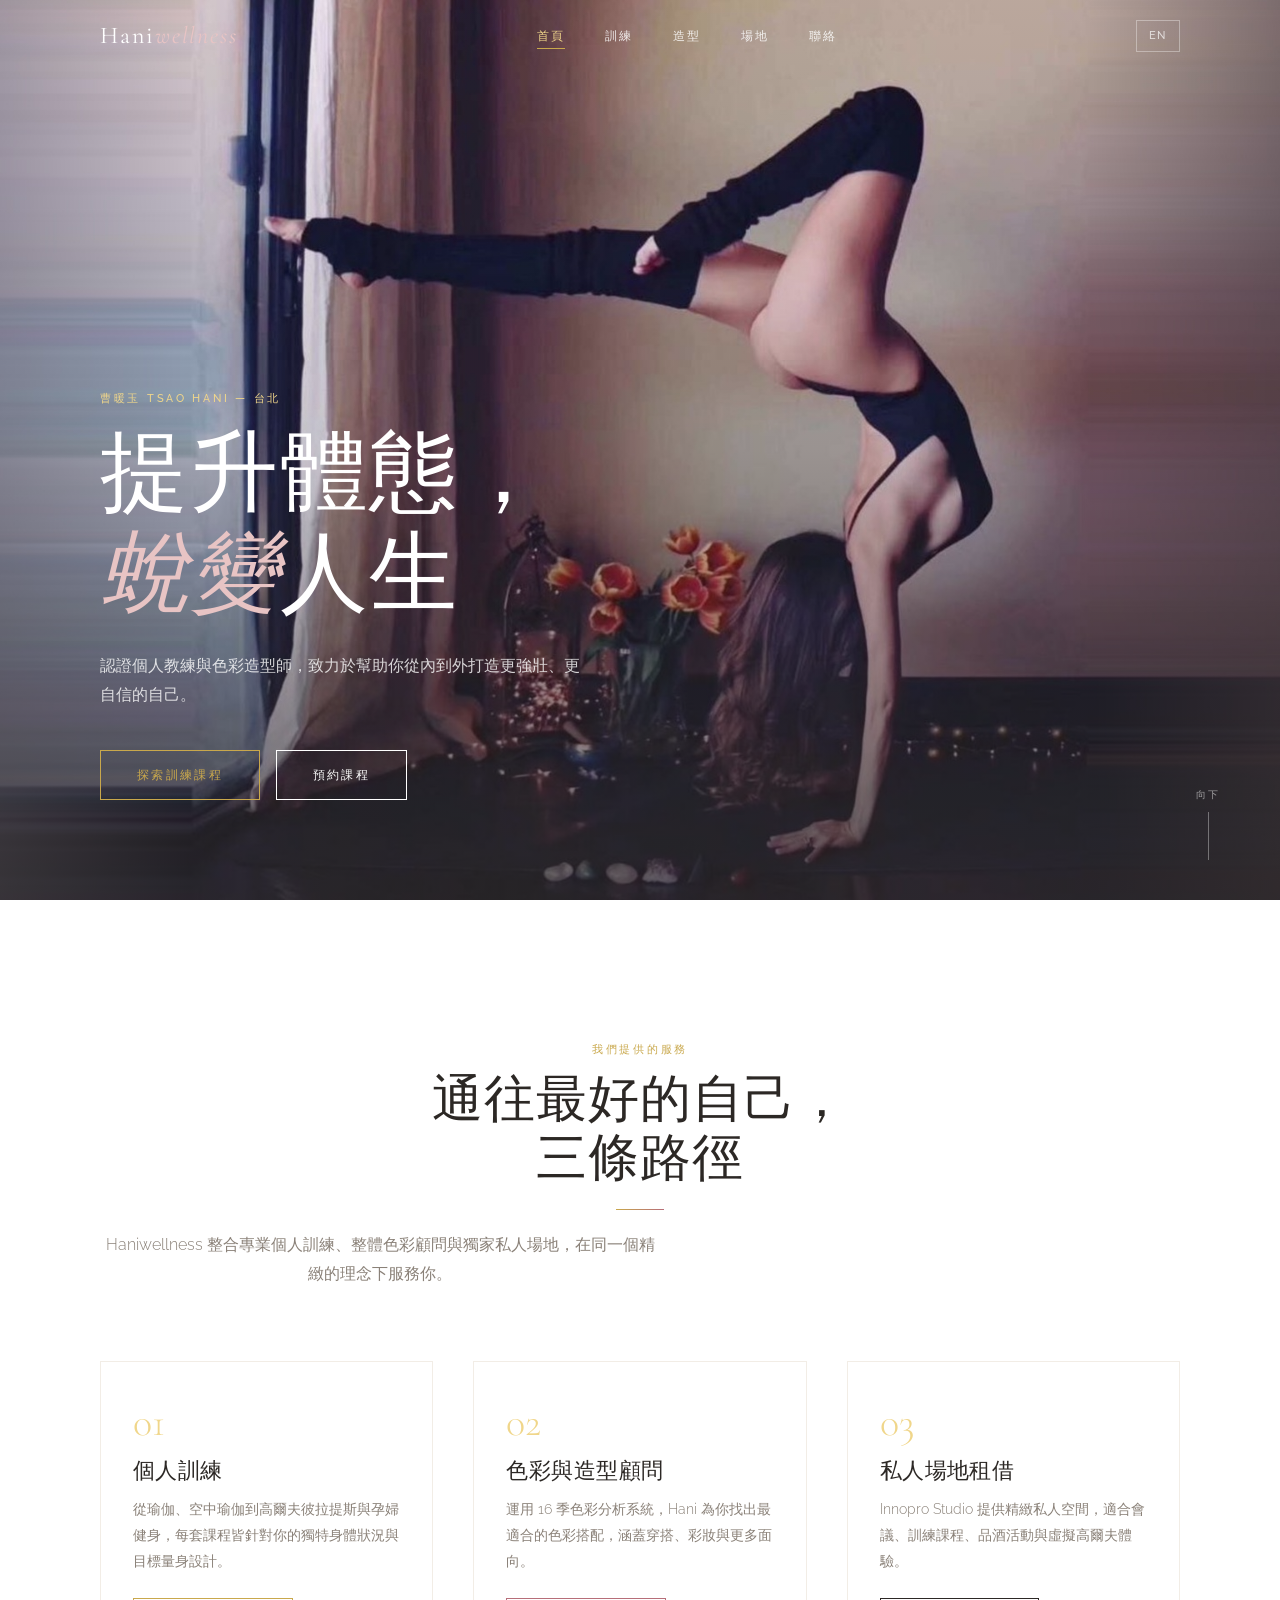
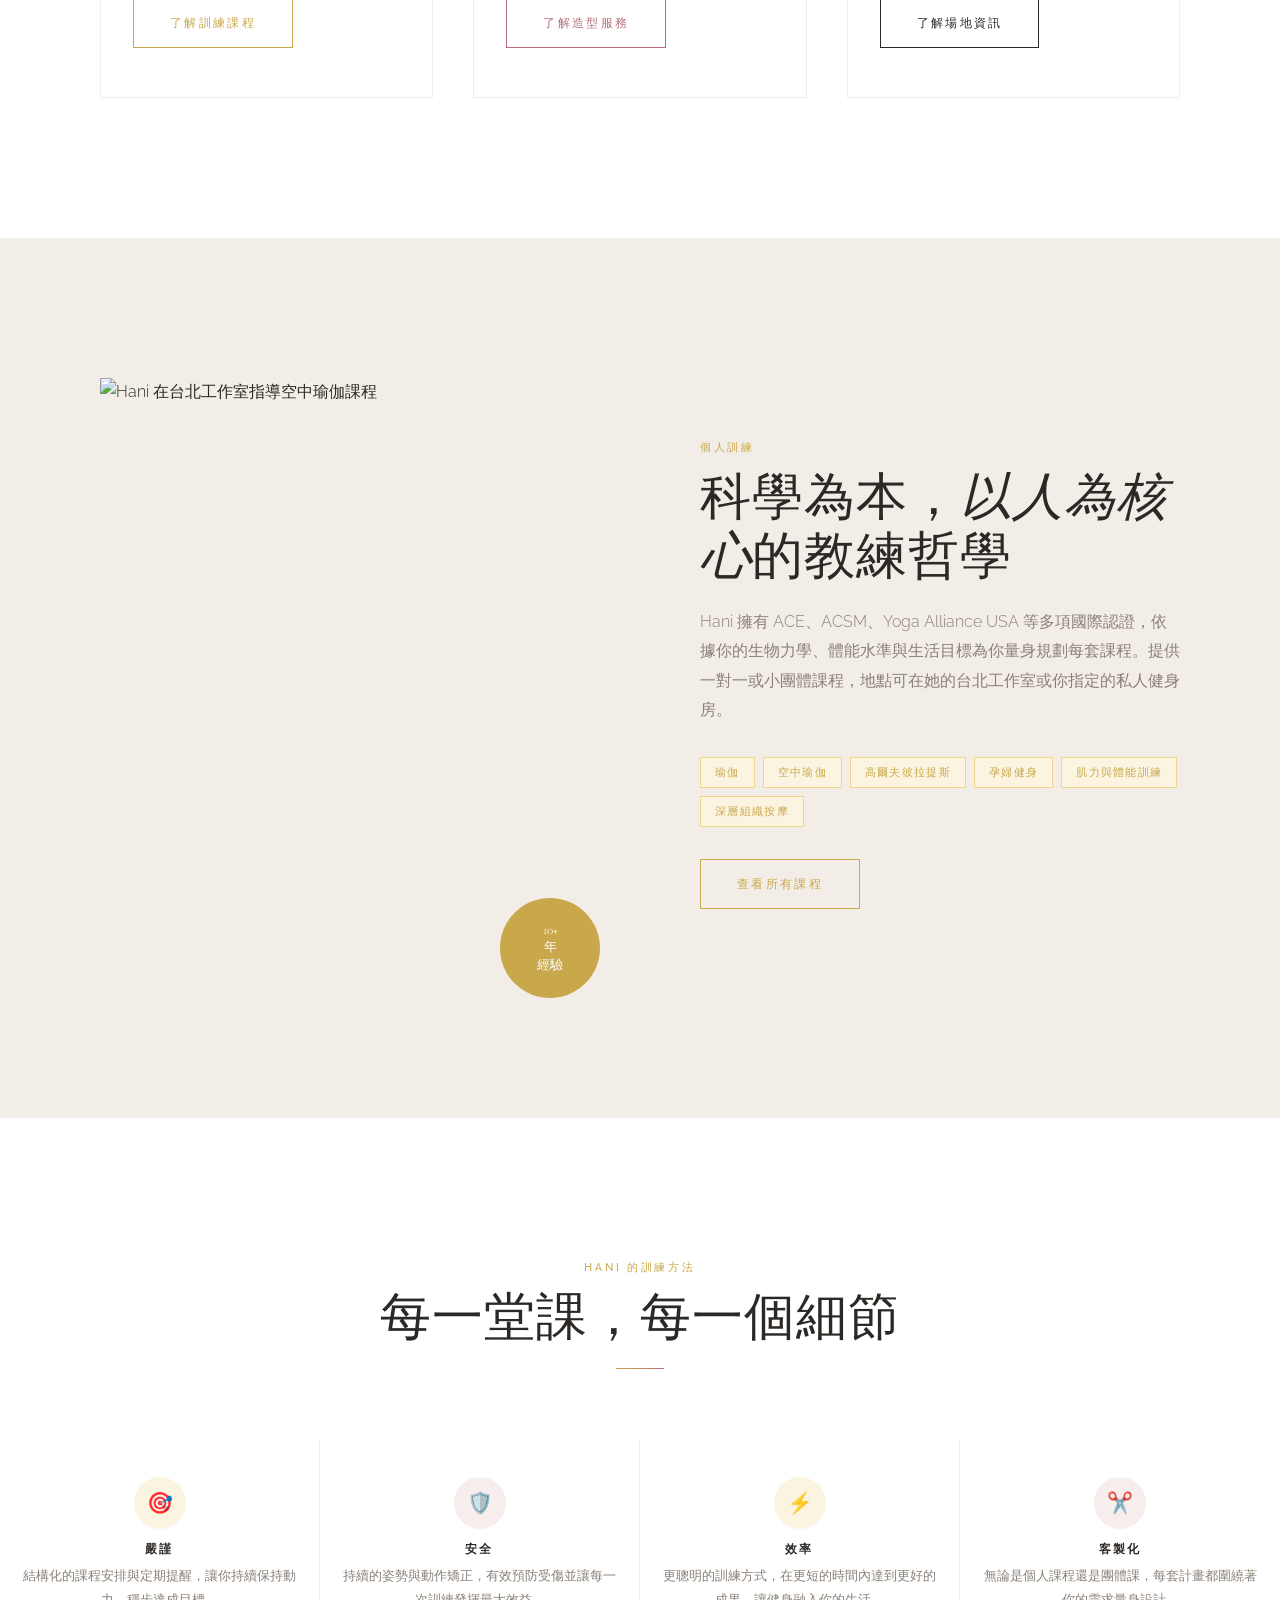
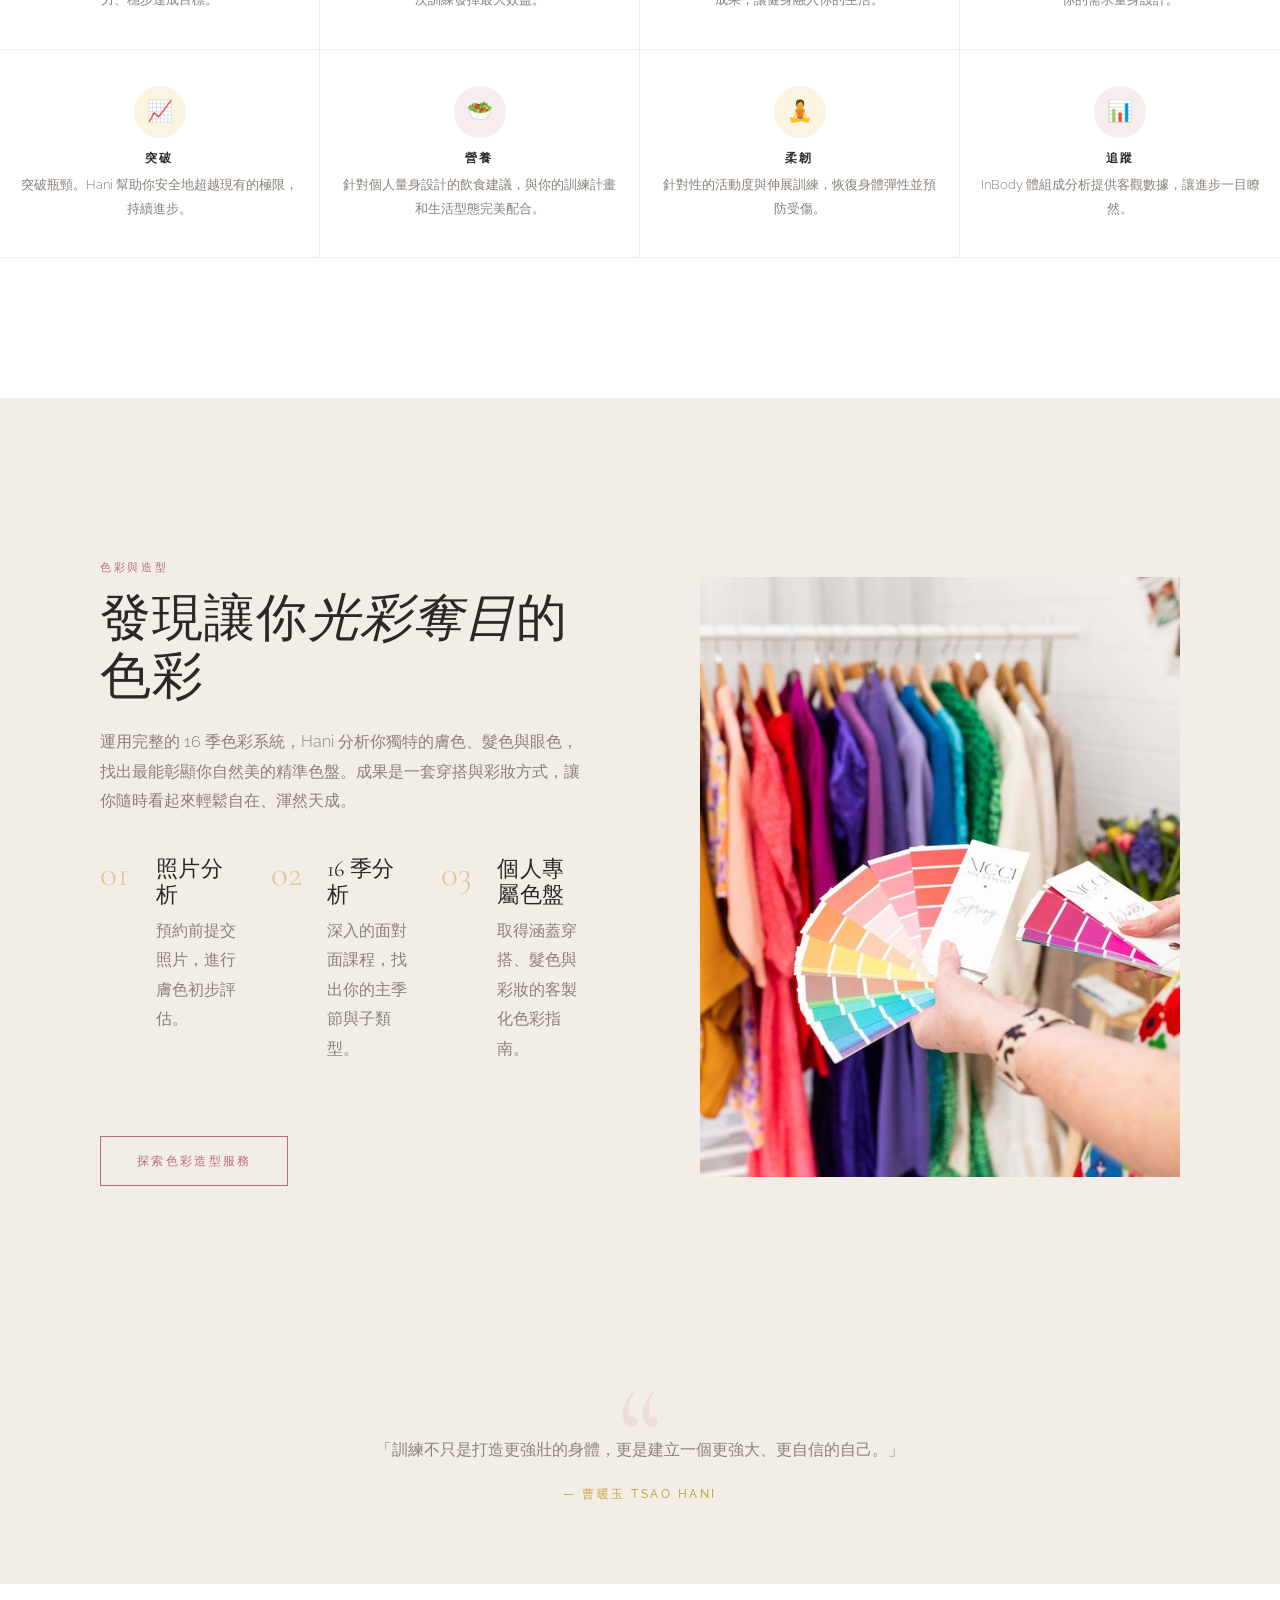
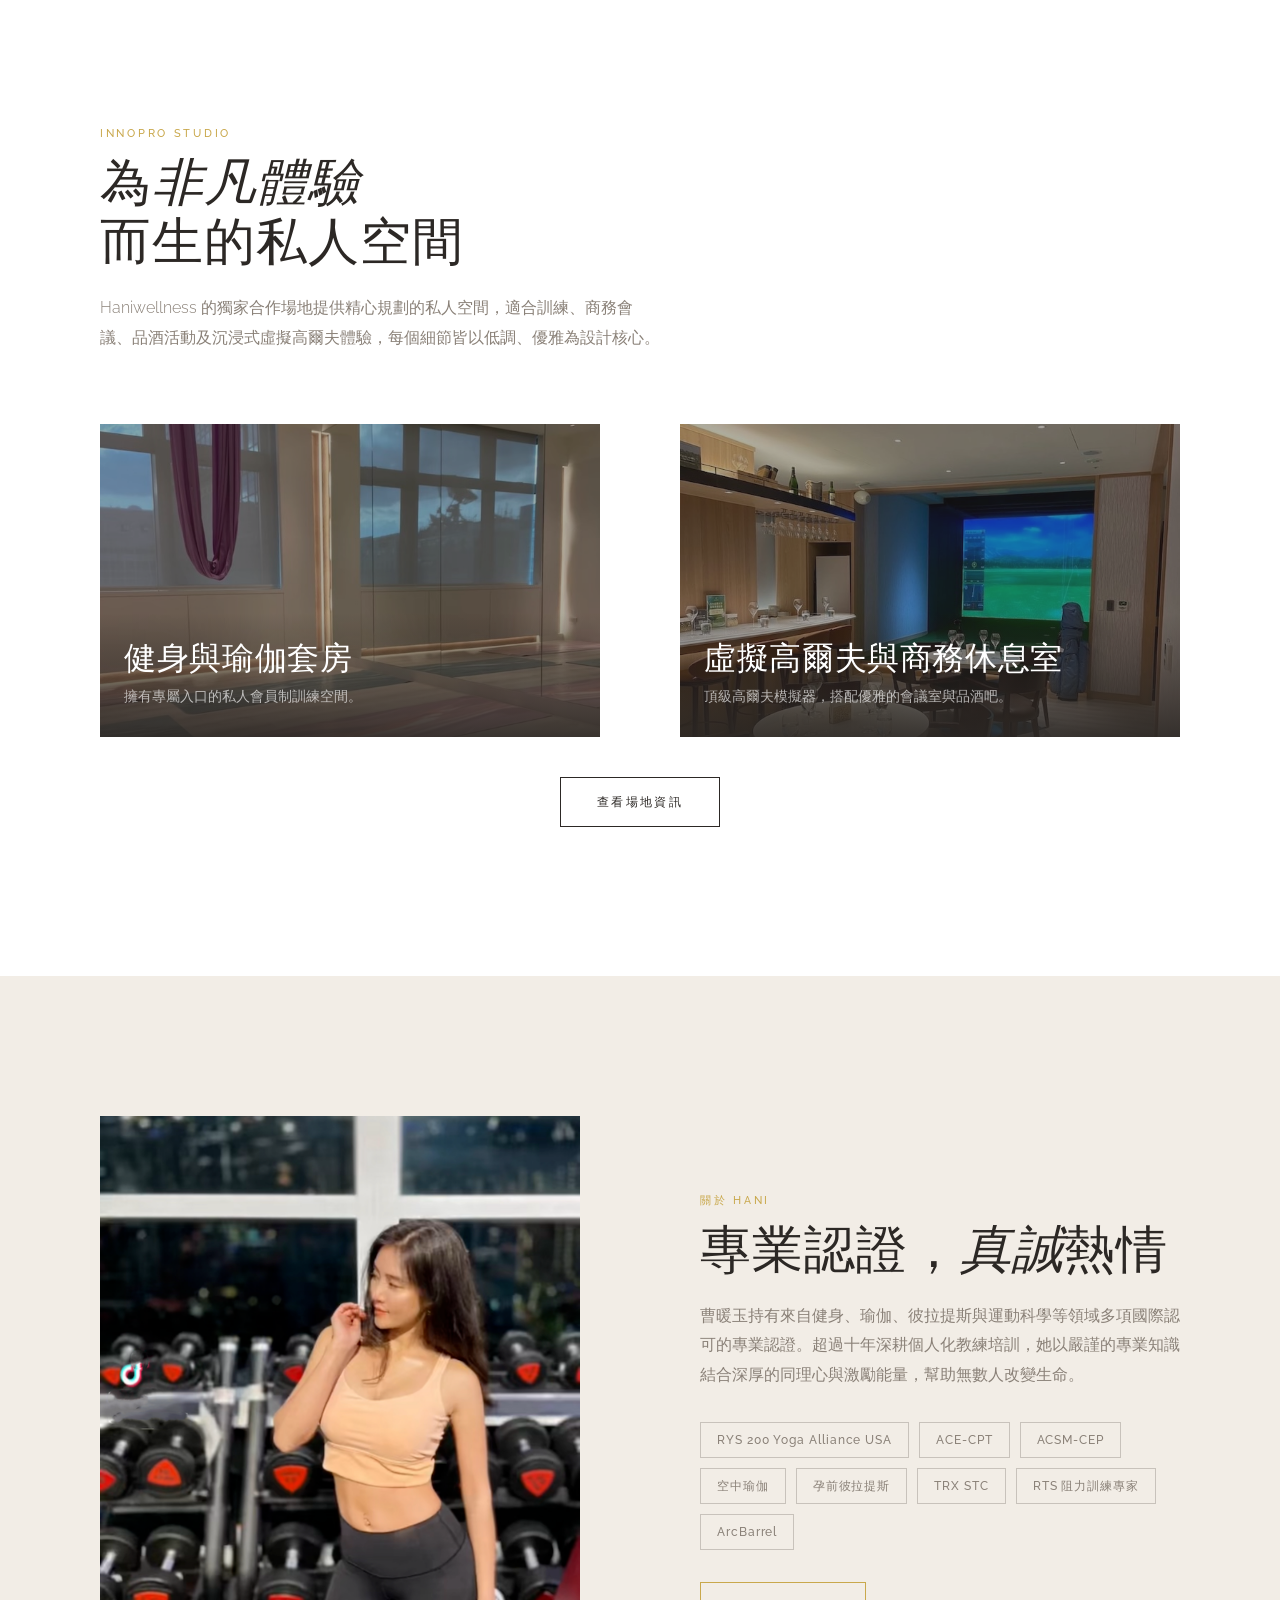
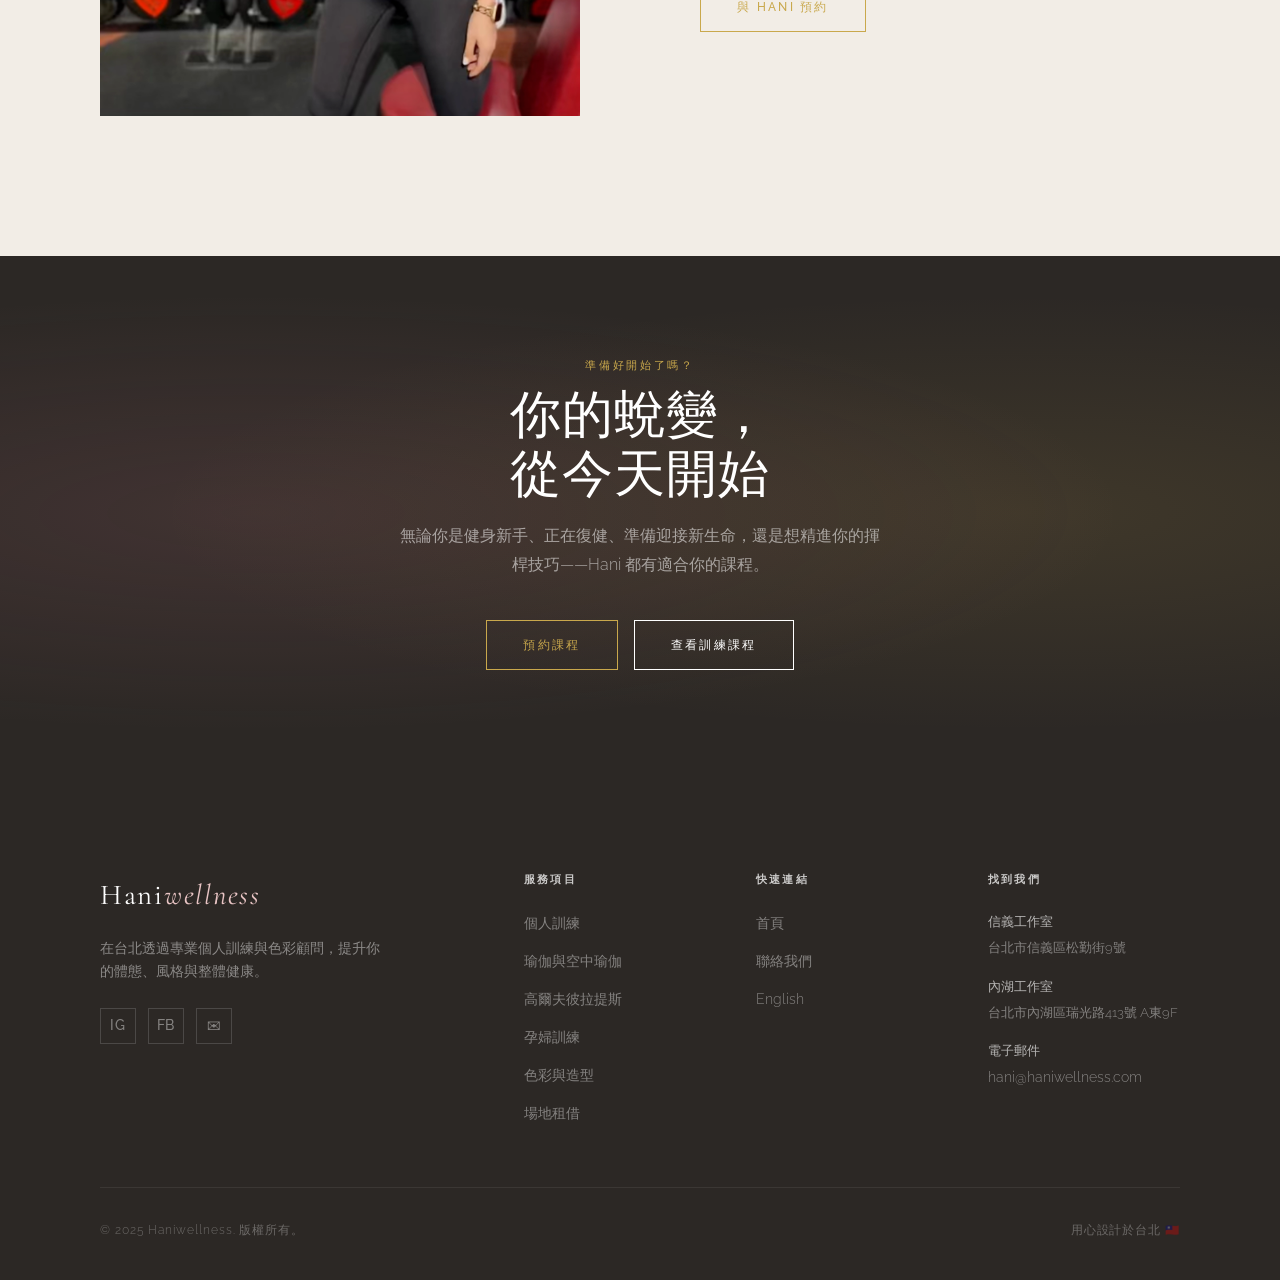
==== zh/index.html @ c05e93bc "hani portrait" ====
<!doctype html>
<html lang="zh-TW">
    <head>
        <meta charset="UTF-8" />
        <meta name="viewport" content="width=device-width, initial-scale=1.0" />
        <title>Haniwellness — 曹暖玉個人訓練與色彩造型顧問｜台北</title>
        <meta
            name="description"
            content="Haniwellness 由曹暖玉主理，提供頂級個人訓練（瑜伽、空中瑜伽、孕婦健身、高爾夫彼拉提斯）及專業色彩與造型顧問服務，地點在台北。打造更強壯、更自信的你。"
        />
        <meta
            name="keywords"
            content="personal trainer Taipei, yoga Taipei, aerial yoga, pregnancy training, golf pilates, color consultant Taipei, personal stylist, Haniwellness, 台北健身, 個人教練, 空中瑜伽"
        />
        <meta name="author" content="Tsao Hani" />
        <meta name="robots" content="index, follow" />
        <link rel="canonical" href="https://haniwellness.com/" />

        <!-- Open Graph -->
        <meta property="og:type" content="website" />
        <meta
            property="og:title"
            content="Haniwellness — 曹暖玉個人訓練與色彩造型顧問"
        />
        <meta
            property="og:description"
            content="台北頂級個人訓練與專業色彩顧問。與 Hani 一起提升你的體態、風格與健康。"
        />
        <meta property="og:url" content="https://haniwellness.com/" />
        <meta
            property="og:image"
            content="https://haniwellness.com/images/hani-hero-personal-trainer-taipei.jpg"
        />
        <meta property="og:locale" content="zh_TW" />
        <meta property="og:locale:alternate" content="en_US" />
        <meta property="og:site_name" content="Haniwellness" />

        <!-- Twitter Card -->
        <meta name="twitter:card" content="summary_large_image" />
        <meta
            name="twitter:title"
            content="Haniwellness — 曹暖玉個人訓練與造型顧問"
        />
        <meta
            name="twitter:description"
            content="台北頂級個人訓練與色彩顧問。"
        />
        <meta
            name="twitter:image"
            content="https://haniwellness.com/images/hani-hero-personal-trainer-taipei.jpg"
        />

        <!-- Alternate language -->
        <link rel="alternate" hreflang="en" href="https://haniwellness.com/" />
        <link
            rel="alternate"
            hreflang="zh-TW"
            href="https://haniwellness.com/zh/"
        />
        <link
            rel="alternate"
            hreflang="x-default"
            href="https://haniwellness.com/"
        />

        <link rel="stylesheet" href="../css/style.css" />

        <!-- Structured Data -->
        <script type="application/ld+json">
            {
                "@context": "https://schema.org",
                "@type": "LocalBusiness",
                "name": "Haniwellness",
                "description": "曹暖玉在台北提供個人訓練、瑜伽、空中瑜伽、高爾夫彼拉提斯、孕婦健身及專業色彩造型服務。",
                "url": "https://haniwellness.com",
                "image": "https://haniwellness.com/images/hani-hero-personal-trainer-taipei.jpg",
                "founder": {
                    "@type": "Person",
                    "name": "Tsao Hani",
                    "alternateName": "曹暖玉",
                    "jobTitle": "Certified Personal Trainer & Color Consultant",
                    "sameAs": [
                        "https://www.instagram.com/hani_c1/",
                        "https://www.facebook.com/profile.php?id=100083695221580"
                    ]
                },
                "address": [
                    {
                        "@type": "PostalAddress",
                        "streetAddress": "松勤街9號",
                        "addressLocality": "信義區, 台北市",
                        "addressCountry": "TW"
                    },
                    {
                        "@type": "PostalAddress",
                        "streetAddress": "瑞光路413號A東9F",
                        "addressLocality": "內湖區, 台北市",
                        "addressCountry": "TW"
                    }
                ],
                "contactPoint": {
                    "@type": "ContactPoint",
                    "email": "hani@haniwellness.com",
                    "contactType": "customer service"
                },
                "sameAs": [
                    "https://www.instagram.com/hani_c1/",
                    "https://www.facebook.com/profile.php?id=100083695221580"
                ],
                "hasOfferCatalog": {
                    "@type": "OfferCatalog",
                    "name": "服務項目",
                    "itemListElement": [
                        {
                            "@type": "Offer",
                            "itemOffered": {
                                "@type": "Service",
                                "name": "個人訓練"
                            }
                        },
                        {
                            "@type": "Offer",
                            "itemOffered": {
                                "@type": "Service",
                                "name": "瑜伽與空中瑜伽"
                            }
                        },
                        {
                            "@type": "Offer",
                            "itemOffered": {
                                "@type": "Service",
                                "name": "高爾夫彼拉提斯"
                            }
                        },
                        {
                            "@type": "Offer",
                            "itemOffered": {
                                "@type": "Service",
                                "name": "孕婦訓練"
                            }
                        },
                        {
                            "@type": "Offer",
                            "itemOffered": {
                                "@type": "Service",
                                "name": "色彩與造型顧問"
                            }
                        },
                        {
                            "@type": "Offer",
                            "itemOffered": {
                                "@type": "Service",
                                "name": "私人場地租借"
                            }
                        }
                    ]
                }
            }
        </script>
    </head>

    <body>
        <!-- ══ NAVIGATION ══════════════════════════ -->
        <nav class="site-nav" role="navigation" aria-label="主要導覽">
            <div class="nav-inner">
                <a
                    href="index.html"
                    class="nav-logo-text"
                    aria-label="Haniwellness 首頁"
                >
                    Hani<em>wellness</em>
                </a>
                <div class="nav-links" role="menubar">
                    <a href="index.html" role="menuitem" class="active">首頁</a>
                    <a href="training.html" role="menuitem">訓練</a>
                    <a href="stylist.html" role="menuitem">造型</a>
                    <a href="rental.html" role="menuitem">場地</a>
                    <a href="contact.html" role="menuitem">聯絡</a>
                </div>
                <div class="nav-right">
                    <a
                        href="../index.html"
                        class="nav-lang"
                        aria-label="切換至英文"
                        >EN</a
                    >
                    <button
                        class="nav-hamburger"
                        aria-label="開啟導覽選單"
                        aria-expanded="false"
                        aria-controls="mobile-menu"
                    >
                        <span></span><span></span><span></span>
                    </button>
                </div>
            </div>
        </nav>

        <!-- Mobile menu -->
        <div
            class="nav-mobile-menu"
            id="mobile-menu"
            role="menu"
            aria-label="行動版導覽"
        >
            <a href="index.html" role="menuitem">首頁</a>
            <a href="training.html" role="menuitem">訓練</a>
            <a href="stylist.html" role="menuitem">造型</a>
            <a href="rental.html" role="menuitem">場地</a>
            <a href="contact.html" role="menuitem">聯絡</a>
            <a href="index.html" role="menuitem">English</a>
        </div>

        <main id="main-content">
            <!-- ══ HERO ════════════════════════════════ -->
            <section class="hero" aria-label="介紹">
                <div class="hero-media">
                    <img
                        src="../images/hani-hero-personal-trainer-taipei.jpg"
                        alt="曹暖玉，台北認證個人教練與健康專家"
                        fetchpriority="high"
                        width="1920"
                        height="1080"
                    />
                </div>
                <div class="hero-overlay" aria-hidden="true"></div>
                <div class="container">
                    <div class="hero-content">
                        <span class="eyebrow">曹暖玉 Tsao Hani — 台北</span>
                        <h1>提升體態，<br /><em>蛻變</em>人生</h1>
                        <p>
                            認證個人教練與色彩造型師，致力於幫助你從內到外打造更強壯、更自信的自己。
                        </p>
                        <div class="hero-ctas">
                            <a href="training.html" class="btn btn-gold"
                                ><span>探索訓練課程</span></a
                            >
                            <a href="contact.html" class="btn btn-white"
                                ><span>預約課程</span></a
                            >
                        </div>
                    </div>
                </div>
                <div class="hero-scroll" aria-hidden="true">
                    <span>向下</span>
                    <div class="hero-scroll-line"></div>
                </div>
            </section>

            <!-- ══ INTRO — 3 PILLARS ════════════════════ -->
            <section
                class="section bg-white"
                aria-labelledby="services-heading"
            >
                <div class="container">
                    <div class="section-head text-center reveal">
                        <span class="eyebrow">我們提供的服務</span>
                        <h2 id="services-heading">
                            通往最好的自己，<br />三條路徑
                        </h2>
                        <div class="gold-divider"></div>
                        <p>
                            Haniwellness
                            整合專業個人訓練、整體色彩顧問與獨家私人場地，在同一個精緻的理念下服務你。
                        </p>
                    </div>

                    <div class="grid-3">
                        <article class="service-card reveal reveal-delay-1">
                            <div class="service-card-num">01</div>
                            <h4>個人訓練</h4>
                            <p>
                                從瑜伽、空中瑜伽到高爾夫彼拉提斯與孕婦健身，每套課程皆針對你的獨特身體狀況與目標量身設計。
                            </p>
                            <a
                                href="training.html"
                                class="btn btn-gold mt-24"
                                style="margin-top: 24px"
                                ><span>了解訓練課程</span></a
                            >
                        </article>
                        <article class="service-card reveal reveal-delay-2">
                            <div class="service-card-num">02</div>
                            <h4>色彩與造型顧問</h4>
                            <p>
                                運用 16 季色彩分析系統，Hani
                                為你找出最適合的色彩搭配，涵蓋穿搭、彩妝與更多面向。
                            </p>
                            <a
                                href="stylist.html"
                                class="btn btn-rose mt-24"
                                style="margin-top: 24px"
                                ><span>了解造型服務</span></a
                            >
                        </article>
                        <article class="service-card reveal reveal-delay-3">
                            <div class="service-card-num">03</div>
                            <h4>私人場地租借</h4>
                            <p>
                                Innopro Studio
                                提供精緻私人空間，適合會議、訓練課程、品酒活動與虛擬高爾夫體驗。
                            </p>
                            <a
                                href="rental.html"
                                class="btn btn-dark mt-24"
                                style="margin-top: 24px"
                                ><span>了解場地資訊</span></a
                            >
                        </article>
                    </div>
                </div>
            </section>

            <!-- ══ TRAINING FEATURE ═════════════════════ -->
            <section
                class="section bg-ivory-dark"
                aria-labelledby="training-heading"
            >
                <div class="container">
                    <div class="feature-block">
                        <div class="feature-image reveal">
                            <img
                                src="../images/hani-yoga-aerial-session-taipei.png"
                                alt="Hani 在台北工作室指導空中瑜伽課程"
                                width="600"
                                height="750"
                                loading="lazy"
                            />
                            <div
                                class="feature-image-badge"
                                aria-label="超過十年經驗"
                            >
                                10+<br />年<br />經驗
                            </div>
                        </div>
                        <div class="feature-text reveal reveal-delay-2">
                            <span class="eyebrow">個人訓練</span>
                            <h2 id="training-heading">
                                科學為本，<em>以人為核心</em>的教練哲學
                            </h2>
                            <p>
                                Hani 擁有 ACE、ACSM、Yoga Alliance USA
                                等多項國際認證，依據你的生物力學、體能水準與生活目標為你量身規劃每套課程。提供一對一或小團體課程，地點可在她的台北工作室或你指定的私人健身房。
                            </p>
                            <div class="training-tags" aria-label="訓練專項">
                                <span class="training-tag">瑜伽</span>
                                <span class="training-tag">空中瑜伽</span>
                                <span class="training-tag">高爾夫彼拉提斯</span>
                                <span class="training-tag">孕婦健身</span>
                                <span class="training-tag">肌力與體能訓練</span>
                                <span class="training-tag">深層組織按摩</span>
                            </div>
                            <a
                                href="training.html"
                                class="btn btn-gold"
                                style="margin-top: 32px"
                                ><span>查看所有課程</span></a
                            >
                        </div>
                    </div>
                </div>
            </section>

            <!-- ══ 8 PILLARS ════════════════════════════ -->
            <section class="section bg-white" aria-labelledby="pillars-heading">
                <div class="container">
                    <div class="section-head text-center reveal">
                        <span class="eyebrow">Hani 的訓練方法</span>
                        <h2 id="pillars-heading">每一堂課，每一個細節</h2>
                        <div class="gold-divider"></div>
                    </div>
                </div>
                <div class="pillar-grid reveal">
                    <div class="pillar-item">
                        <div
                            class="pillar-icon pillar-icon-gold"
                            aria-hidden="true"
                        >
                            🎯
                        </div>
                        <h4>嚴謹</h4>
                        <p>
                            結構化的課程安排與定期提醒，讓你持續保持動力、穩步達成目標。
                        </p>
                    </div>
                    <div class="pillar-item">
                        <div
                            class="pillar-icon pillar-icon-rose"
                            aria-hidden="true"
                        >
                            🛡️
                        </div>
                        <h4>安全</h4>
                        <p>
                            持續的姿勢與動作矯正，有效預防受傷並讓每一次訓練發揮最大效益。
                        </p>
                    </div>
                    <div class="pillar-item">
                        <div
                            class="pillar-icon pillar-icon-gold"
                            aria-hidden="true"
                        >
                            ⚡
                        </div>
                        <h4>效率</h4>
                        <p>
                            更聰明的訓練方式，在更短的時間內達到更好的成果，讓健身融入你的生活。
                        </p>
                    </div>
                    <div class="pillar-item">
                        <div
                            class="pillar-icon pillar-icon-rose"
                            aria-hidden="true"
                        >
                            ✂️
                        </div>
                        <h4>客製化</h4>
                        <p>
                            無論是個人課程還是團體課，每套計畫都圍繞著你的需求量身設計。
                        </p>
                    </div>
                    <div class="pillar-item">
                        <div
                            class="pillar-icon pillar-icon-gold"
                            aria-hidden="true"
                        >
                            📈
                        </div>
                        <h4>突破</h4>
                        <p>
                            突破瓶頸。Hani
                            幫助你安全地超越現有的極限，持續進步。
                        </p>
                    </div>
                    <div class="pillar-item">
                        <div
                            class="pillar-icon pillar-icon-rose"
                            aria-hidden="true"
                        >
                            🥗
                        </div>
                        <h4>營養</h4>
                        <p>
                            針對個人量身設計的飲食建議，與你的訓練計畫和生活型態完美配合。
                        </p>
                    </div>
                    <div class="pillar-item">
                        <div
                            class="pillar-icon pillar-icon-gold"
                            aria-hidden="true"
                        >
                            🧘
                        </div>
                        <h4>柔韌</h4>
                        <p>
                            針對性的活動度與伸展訓練，恢復身體彈性並預防受傷。
                        </p>
                    </div>
                    <div class="pillar-item">
                        <div
                            class="pillar-icon pillar-icon-rose"
                            aria-hidden="true"
                        >
                            📊
                        </div>
                        <h4>追蹤</h4>
                        <p>InBody 體組成分析提供客觀數據，讓進步一目瞭然。</p>
                    </div>
                </div>
            </section>

            <!-- ══ STYLIST FEATURE ══════════════════════ -->
            <section
                class="section bg-ivory-dark"
                aria-labelledby="stylist-heading"
            >
                <div class="container">
                    <div class="feature-block reverse">
                        <div class="feature-text reveal">
                            <span class="eyebrow eyebrow-rose">色彩與造型</span>
                            <h2 id="stylist-heading">
                                發現讓你<em>光彩奪目</em>的色彩
                            </h2>
                            <p>
                                運用完整的 16 季色彩系統，Hani
                                分析你獨特的膚色、髮色與眼色，找出最能彰顯你自然美的精準色盤。成果是一套穿搭與彩妝方式，讓你隨時看起來輕鬆自在、渾然天成。
                            </p>
                            <div class="steps mt-40">
                                <div class="step">
                                    <h4>照片分析</h4>
                                    <p>預約前提交照片，進行膚色初步評估。</p>
                                </div>
                                <div class="step">
                                    <h4>16 季分析</h4>
                                    <p>
                                        深入的面對面課程，找出你的主季節與子類型。
                                    </p>
                                </div>
                                <div class="step">
                                    <h4>個人專屬色盤</h4>
                                    <p>
                                        取得涵蓋穿搭、髮色與彩妝的客製化色彩指南。
                                    </p>
                                </div>
                            </div>
                            <a
                                href="stylist.html"
                                class="btn btn-rose"
                                style="margin-top: 40px"
                                ><span>探索色彩造型服務</span></a
                            >
                        </div>
                        <div class="feature-image reveal reveal-delay-2">
                            <img
                                src="../images/hani-color-analysis-personal-stylist-taipei.jpg"
                                alt="曹暖玉在台北進行個人色彩分析課程"
                                width="600"
                                height="750"
                                loading="lazy"
                            />
                        </div>
                    </div>
                </div>
            </section>

            <!-- ══ PULL QUOTE ════════════════════════════ -->
            <blockquote class="pull-quote" cite="https://haniwellness.com">
                <p>
                    「訓練不只是打造更強壯的身體，更是建立一個更強大、更自信的自己。」
                </p>
                <cite>— 曹暖玉 Tsao Hani</cite>
            </blockquote>

            <!-- ══ VENUE FEATURE ════════════════════════ -->
            <section class="section bg-white" aria-labelledby="venue-heading">
                <div class="container">
                    <div class="section-head reveal">
                        <span class="eyebrow">Innopro Studio</span>
                        <h2 id="venue-heading">
                            為<em>非凡體驗</em><br />而生的私人空間
                        </h2>
                        <div class="gold-divider-left"></div>
                        <p>
                            Haniwellness
                            的獨家合作場地提供精心規劃的私人空間，適合訓練、商務會議、品酒活動及沉浸式虛擬高爾夫體驗，每個細節皆以低調、優雅為設計核心。
                        </p>
                    </div>
                    <div class="grid-2 reveal reveal-delay-1">
                        <article class="venue-card">
                            <img
                                src="../images/innopro-studio-yoga-training-room-taipei.jpg"
                                alt="Innopro Studio 台北私人瑜伽與訓練工作室"
                                width="700"
                                height="438"
                                loading="lazy"
                            />
                            <div class="venue-card-text">
                                <h3>健身與瑜伽套房</h3>
                                <p>擁有專屬入口的私人會員制訓練空間。</p>
                            </div>
                        </article>
                        <article class="venue-card">
                            <img
                                src="../images/innopro-studio-virtual-golf-meeting-room-taipei.jpg"
                                alt="Innopro Studio 台北虛擬高爾夫模擬器與商務休息室"
                                width="700"
                                height="438"
                                loading="lazy"
                            />
                            <div class="venue-card-text">
                                <h3>虛擬高爾夫與商務休息室</h3>
                                <p>
                                    頂級高爾夫模擬器，搭配優雅的會議室與品酒吧。
                                </p>
                            </div>
                        </article>
                    </div>
                    <div class="text-center mt-40 reveal">
                        <a href="rental.html" class="btn btn-dark"
                            ><span>查看場地資訊</span></a
                        >
                    </div>
                </div>
            </section>

            <!-- ══ ABOUT ═════════════════════════════════ -->
            <section
                class="section bg-ivory-dark"
                aria-labelledby="about-heading"
            >
                <div class="container">
                    <div class="feature-block">
                        <div class="feature-image reveal">
                            <img
                                src="../images/tsao-hani-certified-trainer-portrait-taipei.png"
                                alt="曹暖玉，台北認證個人教練與健康專業人士"
                                width="600"
                                height="750"
                                loading="lazy"
                            />
                        </div>
                        <div class="feature-text reveal reveal-delay-2">
                            <span class="eyebrow">關於 Hani</span>
                            <h2 id="about-heading">
                                專業認證，<em>真誠</em>熱情
                            </h2>
                            <p>
                                曹暖玉持有來自健身、瑜伽、彼拉提斯與運動科學等領域多項國際認可的專業認證。超過十年深耕個人化教練培訓，她以嚴謹的專業知識結合深厚的同理心與激勵能量，幫助無數人改變生命。
                            </p>
                            <div class="credential-row" aria-label="專業認證">
                                <span class="credential-tag"
                                    >RYS 200 Yoga Alliance USA</span
                                >
                                <span class="credential-tag">ACE-CPT</span>
                                <span class="credential-tag">ACSM-CEP</span>
                                <span class="credential-tag">空中瑜伽</span>
                                <span class="credential-tag">孕前彼拉提斯</span>
                                <span class="credential-tag">TRX STC</span>
                                <span class="credential-tag"
                                    >RTS 阻力訓練專家</span
                                >
                                <span class="credential-tag">ArcBarrel</span>
                            </div>
                            <a
                                href="contact.html"
                                class="btn btn-gold"
                                style="margin-top: 32px"
                                ><span>與 Hani 預約</span></a
                            >
                        </div>
                    </div>
                </div>
            </section>

            <!-- ══ CTA BAND ══════════════════════════════ -->
            <section class="cta-band" aria-labelledby="cta-heading">
                <span class="eyebrow">準備好開始了嗎？</span>
                <h2 id="cta-heading">你的蛻變，<br />從今天開始</h2>
                <p>
                    無論你是健身新手、正在復健、準備迎接新生命，還是想精進你的揮桿技巧——Hani
                    都有適合你的課程。
                </p>
                <div class="cta-band-btns">
                    <a href="contact.html" class="btn btn-gold"
                        ><span>預約課程</span></a
                    >
                    <a href="training.html" class="btn btn-white"
                        ><span>查看訓練課程</span></a
                    >
                </div>
            </section>
        </main>

        <!-- ══ FOOTER ═══════════════════════════════ -->
        <footer class="site-footer" role="contentinfo">
            <div class="container">
                <div class="footer-grid">
                    <!-- Brand -->
                    <div class="footer-col">
                        <div class="footer-brand-name">
                            Hani<em>wellness</em>
                        </div>
                        <p class="footer-tagline">
                            在台北透過專業個人訓練與色彩顧問，提升你的體態、風格與整體健康。
                        </p>
                        <div class="footer-social">
                            <a
                                href="https://www.instagram.com/hani_c1/"
                                target="_blank"
                                rel="noopener noreferrer"
                                aria-label="Instagram"
                                >IG</a
                            >
                            <a
                                href="https://www.facebook.com/profile.php?id=100083695221580"
                                target="_blank"
                                rel="noopener noreferrer"
                                aria-label="Facebook"
                                >FB</a
                            >
                            <a
                                href="mailto:hani@haniwellness.com"
                                aria-label="電子郵件"
                                >✉</a
                            >
                        </div>
                    </div>

                    <!-- Services -->
                    <nav class="footer-col" aria-label="服務項目連結">
                        <div class="footer-col-title">服務項目</div>
                        <ul>
                            <li><a href="training.html">個人訓練</a></li>
                            <li>
                                <a href="training.html#yoga">瑜伽與空中瑜伽</a>
                            </li>
                            <li>
                                <a href="training.html#golf">高爾夫彼拉提斯</a>
                            </li>
                            <li>
                                <a href="training.html#pregnancy">孕婦訓練</a>
                            </li>
                            <li><a href="stylist.html">色彩與造型</a></li>
                            <li><a href="rental.html">場地租借</a></li>
                        </ul>
                    </nav>

                    <!-- Quick Links -->
                    <nav class="footer-col" aria-label="快速連結">
                        <div class="footer-col-title">快速連結</div>
                        <ul>
                            <li><a href="index.html">首頁</a></li>
                            <li><a href="contact.html">聯絡我們</a></li>
                            <li><a href="index.html">English</a></li>
                        </ul>
                    </nav>

                    <!-- Contact -->
                    <div class="footer-col">
                        <div class="footer-col-title">找到我們</div>
                        <address
                            class="footer-address"
                            style="font-style: normal"
                        >
                            <strong>信義工作室</strong>
                            台北市信義區松勤街9號
                            <strong>內湖工作室</strong>
                            台北市內湖區瑞光路413號 A東9F
                            <strong>電子郵件</strong>
                            <a
                                href="mailto:hani@haniwellness.com"
                                style="color: inherit; transition: color 0.35s"
                                >hani@haniwellness.com</a
                            >
                        </address>
                    </div>
                </div>

                <div class="footer-bottom">
                    <span>© 2025 Haniwellness. 版權所有。</span>
                    <span>用心設計於台北 🇹🇼</span>
                </div>
            </div>
        </footer>

        <script src="../js/main.js" defer></script>
    </body>
</html>
---- css/style.css ----
/* ============================================
   HANIWELLNESS — Global Stylesheet
   Palette: Rose Gold + Yellow Gold on Ivory
   Fonts: Cormorant Garamond + Raleway
   ============================================ */

@import url('https://fonts.googleapis.com/css2?family=Cormorant+Garamond:ital,wght@0,300;0,400;0,500;0,600;1,300;1,400&family=Raleway:wght@200;300;400;500;600&display=swap');

/* ── Variables ─────────────────────────────── */
:root {
  --rose-gold:         #B76E79;
  --rose-gold-light:   #E8C4C4;
  --rose-gold-pale:    #F7EDED;
  --yellow-gold:       #C9A84C;
  --yellow-gold-light: #F0D68A;
  --yellow-gold-pale:  #FBF4E0;
  --ivory:             #FAF8F5;
  --ivory-dark:        #F2EDE6;
  --charcoal:          #2C2825;
  --warm-gray:         #8A8178;
  --warm-gray-light:   #C8C2BB;
  --white:             #FFFFFF;

  --font-display: 'Cormorant Garamond', Georgia, serif;
  --font-body:    'Raleway', sans-serif;

  --nav-h: 72px;
  --max-w: 1200px;
  --section-gap: clamp(80px, 12vw, 140px);
  --transition: 0.35s cubic-bezier(0.4, 0, 0.2, 1);
}

/* ── Reset ─────────────────────────────────── */
*, *::before, *::after { box-sizing: border-box; margin: 0; padding: 0; }
html { scroll-behavior: smooth; font-size: 16px; }
body {
  font-family: var(--font-body);
  font-weight: 300;
  color: var(--charcoal);
  background: var(--ivory);
  line-height: 1.75;
  -webkit-font-smoothing: antialiased;
}
img { display: block; max-width: 100%; height: auto; }
a { color: inherit; text-decoration: none; }
ul { list-style: none; }
button { cursor: pointer; border: none; background: none; font-family: var(--font-body); }

/* ── Typography ────────────────────────────── */
h1, h2, h3, h4 {
  font-family: var(--font-display);
  font-weight: 400;
  line-height: 1.15;
  letter-spacing: 0.02em;
}
h1 { font-size: clamp(2.8rem, 7vw, 5.5rem); }
h2 { font-size: clamp(2rem, 4.5vw, 3.2rem); }
h3 { font-size: clamp(1.4rem, 3vw, 2rem); }
h4 { font-size: clamp(1.1rem, 2vw, 1.4rem); }

.eyebrow {
  font-family: var(--font-body);
  font-weight: 500;
  font-size: 0.68rem;
  letter-spacing: 0.25em;
  text-transform: uppercase;
  color: var(--yellow-gold);
  display: block;
}
.eyebrow-rose { color: var(--rose-gold); }
p { font-size: clamp(0.9rem, 1.5vw, 1rem); color: var(--warm-gray); line-height: 1.85; }

/* ── Layout ─────────────────────────────────── */
.container {
  width: 100%;
  max-width: var(--max-w);
  margin-inline: auto;
  padding-inline: clamp(20px, 5vw, 60px);
}
.section { padding-block: var(--section-gap); }
.text-center { text-align: center; }

.grid-2 { display: grid; grid-template-columns: 1fr; gap: 40px; }
.grid-3 { display: grid; grid-template-columns: 1fr; gap: 32px; }
.grid-4 { display: grid; grid-template-columns: repeat(2, 1fr); gap: 24px; }

@media (min-width: 768px) {
  .grid-2 { grid-template-columns: 1fr 1fr; gap: 60px; }
  .grid-3 { grid-template-columns: repeat(3, 1fr); gap: 40px; }
  .grid-4 { grid-template-columns: repeat(4, 1fr); gap: 32px; }
}
@media (min-width: 1280px) {
  .grid-2 { gap: 80px; }
}

/* ── Divider ───────────────────────────────── */
.gold-divider {
  width: 48px; height: 1px;
  background: linear-gradient(90deg, var(--yellow-gold), var(--rose-gold));
  margin: 20px auto;
}
.gold-divider-left { margin: 20px 0; }

/* ── Buttons ───────────────────────────────── */
.btn {
  display: inline-block;
  font-family: var(--font-body);
  font-weight: 500;
  font-size: 0.72rem;
  letter-spacing: 0.2em;
  text-transform: uppercase;
  padding: 14px 36px;
  border: 1px solid currentColor;
  transition: var(--transition);
  position: relative;
  overflow: hidden;
}
.btn::before {
  content: '';
  position: absolute;
  inset: 0;
  background: currentColor;
  transform: scaleX(0);
  transform-origin: left;
  transition: transform var(--transition);
  z-index: 0;
}
.btn span { position: relative; z-index: 1; transition: color var(--transition); }
.btn:hover::before { transform: scaleX(1); }
.btn-gold { color: var(--yellow-gold); }
.btn-gold:hover span { color: var(--white); }
.btn-rose { color: var(--rose-gold); }
.btn-rose:hover span { color: var(--white); }
.btn-dark { color: var(--charcoal); }
.btn-dark:hover span { color: var(--white); }
.btn-white { color: var(--white); }
.btn-white:hover span { color: var(--charcoal); }

/* ── Navigation ─────────────────────────────── */
.site-nav {
  position: fixed; top: 0; left: 0; right: 0;
  z-index: 100; height: var(--nav-h);
  display: flex; align-items: center;
  transition: background var(--transition), box-shadow var(--transition);
}
.site-nav.scrolled {
  background: rgba(250,248,245,0.97);
  box-shadow: 0 1px 0 var(--warm-gray-light);
  backdrop-filter: blur(8px);
}
.nav-inner {
  width: 100%; max-width: var(--max-w);
  margin-inline: auto;
  padding-inline: clamp(20px, 5vw, 60px);
  display: flex; align-items: center; justify-content: space-between;
}
.nav-logo-text {
  font-family: var(--font-display);
  font-size: 1.5rem; font-weight: 400;
  letter-spacing: 0.08em; color: var(--charcoal);
  transition: color var(--transition);
}
.nav-logo-text em { font-style: italic; color: var(--rose-gold); }
.site-nav:not(.scrolled) .nav-logo-text { color: var(--white); }
.site-nav:not(.scrolled) .nav-logo-text em { color: var(--rose-gold-light); }

.nav-links { display: none; align-items: center; gap: 40px; }
.nav-links a {
  font-size: 0.72rem; font-weight: 500;
  letter-spacing: 0.18em; text-transform: uppercase;
  color: var(--charcoal); position: relative;
  transition: color var(--transition);
}
.nav-links a::after {
  content: ''; position: absolute; bottom: -3px; left: 0;
  width: 0; height: 1px;
  background: var(--yellow-gold);
  transition: width var(--transition);
}
.nav-links a:hover, .nav-links a.active { color: var(--yellow-gold); }
.nav-links a:hover::after, .nav-links a.active::after { width: 100%; }
.site-nav:not(.scrolled) .nav-links a { color: rgba(255,255,255,0.85); }
.site-nav:not(.scrolled) .nav-links a:hover,
.site-nav:not(.scrolled) .nav-links a.active { color: var(--yellow-gold-light); }

.nav-lang {
  font-size: 0.68rem; font-weight: 500;
  letter-spacing: 0.15em; text-transform: uppercase;
  color: var(--warm-gray);
  border: 1px solid var(--warm-gray-light);
  padding: 5px 12px;
  transition: var(--transition);
}
.nav-lang:hover { color: var(--yellow-gold); border-color: var(--yellow-gold); }
.site-nav:not(.scrolled) .nav-lang { color: rgba(255,255,255,0.7); border-color: rgba(255,255,255,0.35); }
.site-nav:not(.scrolled) .nav-lang:hover { color: var(--yellow-gold-light); border-color: var(--yellow-gold-light); }

.nav-right { display: flex; align-items: center; gap: 20px; }
.nav-hamburger {
  display: flex; flex-direction: column; gap: 5px; padding: 4px; cursor: pointer;
}
.nav-hamburger span {
  display: block; width: 24px; height: 1.5px;
  background: var(--charcoal); transition: var(--transition);
}
.site-nav:not(.scrolled) .nav-hamburger span { background: var(--white); }
.nav-hamburger.open span:nth-child(1) { transform: translateY(6.5px) rotate(45deg); }
.nav-hamburger.open span:nth-child(2) { opacity: 0; }
.nav-hamburger.open span:nth-child(3) { transform: translateY(-6.5px) rotate(-45deg); }

.nav-mobile-menu {
  display: none; position: fixed;
  top: var(--nav-h); left: 0; right: 0;
  background: var(--ivory);
  border-top: 1px solid var(--ivory-dark);
  padding: 20px clamp(20px,5vw,60px);
  z-index: 99; flex-direction: column;
}
.nav-mobile-menu.open { display: flex; }
.nav-mobile-menu a {
  font-size: 0.78rem; font-weight: 500;
  letter-spacing: 0.2em; text-transform: uppercase;
  color: var(--charcoal); transition: color var(--transition);
  border-bottom: 1px solid var(--ivory-dark);
  padding: 16px 0;
}
.nav-mobile-menu a:hover { color: var(--yellow-gold); }

@media (min-width: 768px) {
  .nav-hamburger { display: none; }
  .nav-links { display: flex; }
}

/* ── Hero ─────────────────────────────────── */
.hero {
  position: relative; height: 100svh; min-height: 600px;
  display: flex; align-items: flex-end;
  padding-bottom: clamp(60px, 10vw, 100px);
  overflow: hidden;
}
.hero-media { position: absolute; inset: 0; z-index: 0; }
.hero-media img {
  width: 100%; height: 100%;
  object-fit: cover; object-position: center top;
}
.hero-overlay {
  position: absolute; inset: 0;
  background: linear-gradient(to top,
    rgba(44,40,37,0.72) 0%,
    rgba(44,40,37,0.22) 50%,
    rgba(44,40,37,0.05) 100%);
}
.hero-content { position: relative; z-index: 1; color: var(--white); max-width: 680px; }
.hero-content .eyebrow { color: var(--yellow-gold-light); margin-bottom: 16px; }
.hero-content h1 { color: var(--white); margin-bottom: 24px; }
.hero-content h1 em { font-style: italic; color: var(--rose-gold-light); }
.hero-content p { color: rgba(255,255,255,0.8); margin-bottom: 40px; max-width: 480px; }
.hero-ctas { display: flex; flex-wrap: wrap; gap: 16px; }

.hero-scroll {
  position: absolute; bottom: 40px; right: clamp(20px,5vw,60px);
  z-index: 1; display: flex; flex-direction: column;
  align-items: center; gap: 8px;
  color: rgba(255,255,255,0.55);
  font-size: 0.6rem; letter-spacing: 0.2em; text-transform: uppercase;
}
.hero-scroll-line {
  width: 1px; height: 48px;
  background: rgba(255,255,255,0.35);
  animation: scrollPulse 2.2s ease-in-out infinite;
}
@keyframes scrollPulse {
  0%,100% { opacity: 0.35; transform: scaleY(1); }
  50%      { opacity: 0.9; transform: scaleY(0.6); }
}

/* ── Page Hero ───────────────────────────── */
.page-hero {
  padding-top: calc(var(--nav-h) + 60px);
  padding-bottom: 60px;
  background: var(--ivory-dark);
  position: relative; overflow: hidden;
}
.page-hero::before {
  content: '';
  position: absolute; top: -40px; right: -40px;
  width: 320px; height: 320px; border-radius: 50%;
  background: radial-gradient(circle, var(--rose-gold-pale) 0%, transparent 70%);
  opacity: 0.6;
}
.page-hero-inner { position: relative; z-index: 1; }
.page-hero h1 { margin-top: 12px; }
.page-hero p { margin-top: 16px; max-width: 560px; color: var(--warm-gray); }

/* ── Section Headings ────────────────────── */
.section-head { margin-bottom: clamp(40px, 7vw, 72px); }
.section-head h2 { margin-top: 12px; }
.section-head p { margin-top: 16px; max-width: 560px; }
.section-head.centered p { margin-inline: auto; text-align: center; }

/* ── Service Cards ───────────────────────── */
.service-card {
  background: var(--white);
  border: 1px solid var(--ivory-dark);
  padding: 40px 32px;
  transition: transform var(--transition), box-shadow var(--transition);
  position: relative; overflow: hidden;
}
.service-card::before {
  content: ''; position: absolute;
  top: 0; left: 0; width: 3px; height: 0;
  background: linear-gradient(180deg, var(--yellow-gold), var(--rose-gold));
  transition: height var(--transition);
}
.service-card:hover { transform: translateY(-4px); box-shadow: 0 20px 60px rgba(44,40,37,0.08); }
.service-card:hover::before { height: 100%; }
.service-card h4 { margin-bottom: 12px; color: var(--charcoal); }
.service-card p { font-size: 0.88rem; }
.service-card-num {
  font-family: var(--font-display);
  font-size: 2.5rem; font-weight: 300;
  color: var(--yellow-gold-light);
  line-height: 1; margin-bottom: 16px;
}

/* ── Feature Block ───────────────────────── */
.feature-block {
  display: grid; grid-template-columns: 1fr;
  gap: 60px; align-items: center;
}
@media (min-width: 768px) { .feature-block { grid-template-columns: 1fr 1fr; gap: 80px; } }
@media (min-width: 1280px) { .feature-block { gap: 120px; } }
.feature-block.reverse .feature-image { order: 0; }
@media (min-width: 768px) { .feature-block.reverse .feature-image { order: 1; } }
.feature-image { position: relative; }
.feature-image img { width: 100%; aspect-ratio: 4/5; object-fit: cover; }
.feature-image-badge {
  position: absolute; bottom: -20px; right: -20px;
  background: var(--yellow-gold); color: var(--white);
  width: 100px; height: 100px; border-radius: 50%;
  display: flex; flex-direction: column;
  align-items: center; justify-content: center;
  text-align: center; font-family: var(--font-display);
  font-size: 0.82rem; line-height: 1.3; padding: 12px;
}
.feature-text { padding-block: 20px; }
.feature-text h2 { margin-top: 12px; margin-bottom: 20px; }
.feature-text p { margin-bottom: 32px; }

/* ── Pillar Grid ─────────────────────────── */
.pillar-grid { display: grid; grid-template-columns: repeat(2, 1fr); }
@media (min-width: 768px) { .pillar-grid { grid-template-columns: repeat(4, 1fr); } }
.pillar-item {
  text-align: center; padding: 36px 20px;
  border-right: 1px solid var(--ivory-dark);
  border-bottom: 1px solid var(--ivory-dark);
}
.pillar-item:nth-child(2n) { border-right: none; }
@media (min-width: 768px) {
  .pillar-item:nth-child(2n) { border-right: 1px solid var(--ivory-dark); }
  .pillar-item:nth-child(4n) { border-right: none; }
}
.pillar-icon {
  width: 52px; height: 52px;
  margin: 0 auto 14px; border-radius: 50%;
  display: flex; align-items: center; justify-content: center;
  font-size: 1.3rem;
}
.pillar-icon-rose { background: var(--rose-gold-pale); }
.pillar-icon-gold { background: var(--yellow-gold-pale); }
.pillar-item h4 {
  font-size: 0.72rem; font-family: var(--font-body);
  font-weight: 600; letter-spacing: 0.18em;
  text-transform: uppercase; margin-bottom: 8px; color: var(--charcoal);
}
.pillar-item p { font-size: 0.82rem; }

/* ── Credentials ──────────────────────────── */
.credential-row { display: flex; flex-wrap: wrap; gap: 10px; margin-top: 24px; }
.credential-tag {
  font-size: 0.72rem; font-weight: 500;
  letter-spacing: 0.08em;
  padding: 7px 16px;
  border: 1px solid var(--warm-gray-light);
  color: var(--warm-gray);
  transition: var(--transition);
}
.credential-tag:hover { border-color: var(--yellow-gold); color: var(--yellow-gold); }

/* ── Pull Quote ────────────────────────────── */
.pull-quote {
  background: var(--ivory-dark);
  padding: clamp(48px, 8vw, 80px) clamp(24px, 6vw, 80px);
  text-align: center; position: relative;
}
.pull-quote::before {
  content: '\201C';
  position: absolute; top: 10px; left: 50%;
  transform: translateX(-50%);
  font-family: var(--font-display);
  font-size: 9rem; line-height: 1;
  color: var(--rose-gold-light); opacity: 0.4;
  pointer-events: none;
}
.pull-quote blockquote {
  font-family: var(--font-display);
  font-size: clamp(1.4rem, 3vw, 2rem);
  font-weight: 300; font-style: italic;
  color: var(--charcoal); position: relative; z-index: 1;
  max-width: 800px; margin-inline: auto; line-height: 1.55;
}
.pull-quote cite {
  display: block; margin-top: 20px;
  font-family: var(--font-body);
  font-size: 0.72rem; font-style: normal;
  font-weight: 500; letter-spacing: 0.22em;
  text-transform: uppercase; color: var(--yellow-gold);
  position: relative; z-index: 1;
}

/* ── Steps ─────────────────────────────────── */
.steps { counter-reset: steps; display: grid; gap: 32px; }
@media (min-width: 768px) { .steps { grid-template-columns: repeat(3, 1fr); } }
.step { position: relative; padding-left: 56px; }
.step::before {
  counter-increment: steps;
  content: counter(steps, decimal-leading-zero);
  position: absolute; left: 0; top: 0;
  font-family: var(--font-display);
  font-size: 2.2rem; font-weight: 300;
  color: var(--yellow-gold); line-height: 1; opacity: 0.55;
}
.step h4 { margin-bottom: 8px; }

/* ── Gallery ──────────────────────────────── */
.gallery { display: grid; grid-template-columns: 1fr 1fr; gap: 12px; }
@media (min-width: 768px) { .gallery { grid-template-columns: repeat(3, 1fr); gap: 16px; } }
.gallery-item { overflow: hidden; aspect-ratio: 4/5; }
.gallery-item img {
  width: 100%; height: 100%;
  object-fit: cover; transition: transform 0.7s ease;
}
.gallery-item:hover img { transform: scale(1.04); }
.gallery-item-wide { grid-column: span 2; aspect-ratio: 16/9; }

/* ── CTA Band ─────────────────────────────── */
.cta-band {
  background: var(--charcoal);
  padding: clamp(60px, 10vw, 100px) clamp(24px, 5vw, 60px);
  text-align: center; position: relative; overflow: hidden;
}
.cta-band::before {
  content: ''; position: absolute; inset: 0;
  background:
    radial-gradient(ellipse at 20% 50%, rgba(183,110,121,0.15) 0%, transparent 60%),
    radial-gradient(ellipse at 80% 50%, rgba(201,168,76,0.12) 0%, transparent 60%);
}
.cta-band > * { position: relative; z-index: 1; }
.cta-band h2 { color: var(--white); margin-top: 12px; margin-bottom: 16px; }
.cta-band p { color: rgba(255,255,255,0.55); margin-bottom: 40px; max-width: 480px; margin-inline: auto; }
.cta-band .eyebrow { color: var(--yellow-gold); }
.cta-band-btns { display: flex; flex-wrap: wrap; justify-content: center; gap: 16px; }

/* ── Footer ──────────────────────────────── */
.site-footer {
  background: var(--charcoal);
  padding-top: clamp(60px, 10vw, 100px);
  padding-bottom: 40px;
}
.footer-grid {
  display: grid; grid-template-columns: 1fr;
  gap: 48px; margin-bottom: 60px;
}
@media (min-width: 768px) { .footer-grid { grid-template-columns: 2fr 1fr 1fr 1fr; gap: 40px; } }
.footer-brand-name {
  font-family: var(--font-display);
  font-size: 1.8rem; font-weight: 400;
  color: var(--white); letter-spacing: 0.06em; margin-bottom: 16px;
}
.footer-brand-name em { font-style: italic; color: var(--rose-gold-light); }
.footer-tagline { font-size: 0.85rem; line-height: 1.75; margin-bottom: 24px; max-width: 280px; color: rgba(255,255,255,0.45); }
.footer-social { display: flex; gap: 12px; }
.footer-social a {
  width: 36px; height: 36px;
  border: 1px solid rgba(255,255,255,0.15);
  display: flex; align-items: center; justify-content: center;
  font-size: 0.7rem; font-weight: 500; letter-spacing: 0.05em;
  color: rgba(255,255,255,0.45); transition: var(--transition);
}
.footer-social a:hover { border-color: var(--yellow-gold); color: var(--yellow-gold); }
.footer-col-title {
  font-size: 0.68rem; font-weight: 600;
  letter-spacing: 0.2em; text-transform: uppercase;
  color: rgba(255,255,255,0.75); margin-bottom: 20px;
}
.footer-col ul { display: flex; flex-direction: column; gap: 10px; }
.footer-col a { font-size: 0.85rem; color: rgba(255,255,255,0.42); transition: color var(--transition); }
.footer-col a:hover { color: var(--yellow-gold); }
.footer-address { font-size: 0.82rem; line-height: 2; color: rgba(255,255,255,0.42); }
.footer-address strong { color: rgba(255,255,255,0.65); font-weight: 500; display: block; margin-top: 12px; }
.footer-bottom {
  border-top: 1px solid rgba(255,255,255,0.07);
  padding-top: 32px;
  display: flex; flex-direction: column;
  gap: 8px; align-items: center; text-align: center;
  font-size: 0.72rem; letter-spacing: 0.08em;
  color: rgba(255,255,255,0.3);
}
@media (min-width: 768px) { .footer-bottom { flex-direction: row; justify-content: space-between; text-align: left; } }

/* ── Venue Cards ──────────────────────────── */
.venue-card { position: relative; overflow: hidden; background: var(--charcoal); color: var(--white); }
.venue-card img {
  width: 100%; aspect-ratio: 16/10; object-fit: cover;
  opacity: 0.62; transition: opacity var(--transition), transform 0.7s ease;
}
.venue-card:hover img { opacity: 0.46; transform: scale(1.03); }
.venue-card-text {
  position: absolute; bottom: 0; left: 0; right: 0;
  padding: 28px 24px;
  background: linear-gradient(to top, rgba(44,40,37,0.88) 0%, transparent 100%);
}
.venue-card-text h3 { color: var(--white); margin-bottom: 6px; }
.venue-card-text p { color: rgba(255,255,255,0.65); font-size: 0.85rem; }

/* ── Contact ───────────────────────────────── */
.contact-grid { display: grid; grid-template-columns: 1fr; gap: 48px; }
@media (min-width: 768px) { .contact-grid { grid-template-columns: 1fr 1fr; } }
.contact-item { margin-bottom: 28px; }
.contact-item-label {
  font-size: 0.68rem; font-weight: 600;
  letter-spacing: 0.22em; text-transform: uppercase;
  color: var(--yellow-gold); margin-bottom: 6px;
}
.contact-item p, .contact-item a { font-size: 0.92rem; color: var(--warm-gray); transition: color var(--transition); }
.contact-item a:hover { color: var(--rose-gold); }

/* ── Training Tags ──────────────────────────── */
.training-tags { display: flex; flex-wrap: wrap; gap: 8px; margin-top: 20px; }
.training-tag {
  font-size: 0.68rem; font-weight: 500;
  letter-spacing: 0.12em; text-transform: uppercase;
  padding: 5px 14px;
  background: var(--yellow-gold-pale); color: var(--yellow-gold);
  border: 1px solid var(--yellow-gold-light);
}

/* ── Color Season Cards ──────────────────────── */
.color-seasons { display: grid; grid-template-columns: repeat(2, 1fr); gap: 16px; margin-top: 32px; }
@media (min-width: 768px) { .color-seasons { grid-template-columns: repeat(4, 1fr); } }
.season-card { padding: 28px 20px; text-align: center; border: 1px solid var(--ivory-dark); background: var(--white); }
.season-swatch { width: 48px; height: 48px; border-radius: 50%; margin: 0 auto 14px; }
.season-card h4 { font-size: 1.1rem; margin-bottom: 6px; }
.season-card p { font-size: 0.78rem; }

/* ── Reveal Animations ──────────────────────── */
.reveal {
  opacity: 0; transform: translateY(28px);
  transition: opacity 0.75s ease, transform 0.75s ease;
}
.reveal.visible { opacity: 1; transform: translateY(0); }
.reveal-delay-1 { transition-delay: 0.1s; }
.reveal-delay-2 { transition-delay: 0.2s; }
.reveal-delay-3 { transition-delay: 0.3s; }
.reveal-delay-4 { transition-delay: 0.4s; }

/* ── Helpers ────────────────────────────────── */
.mt-8  { margin-top: 8px; }
.mt-16 { margin-top: 16px; }
.mt-24 { margin-top: 24px; }
.mt-40 { margin-top: 40px; }
.mb-16 { margin-bottom: 16px; }
.mb-24 { margin-bottom: 24px; }
.mb-40 { margin-bottom: 40px; }
.bg-ivory-dark { background: var(--ivory-dark); }
.bg-white { background: var(--white); }
.bg-charcoal { background: var(--charcoal); }
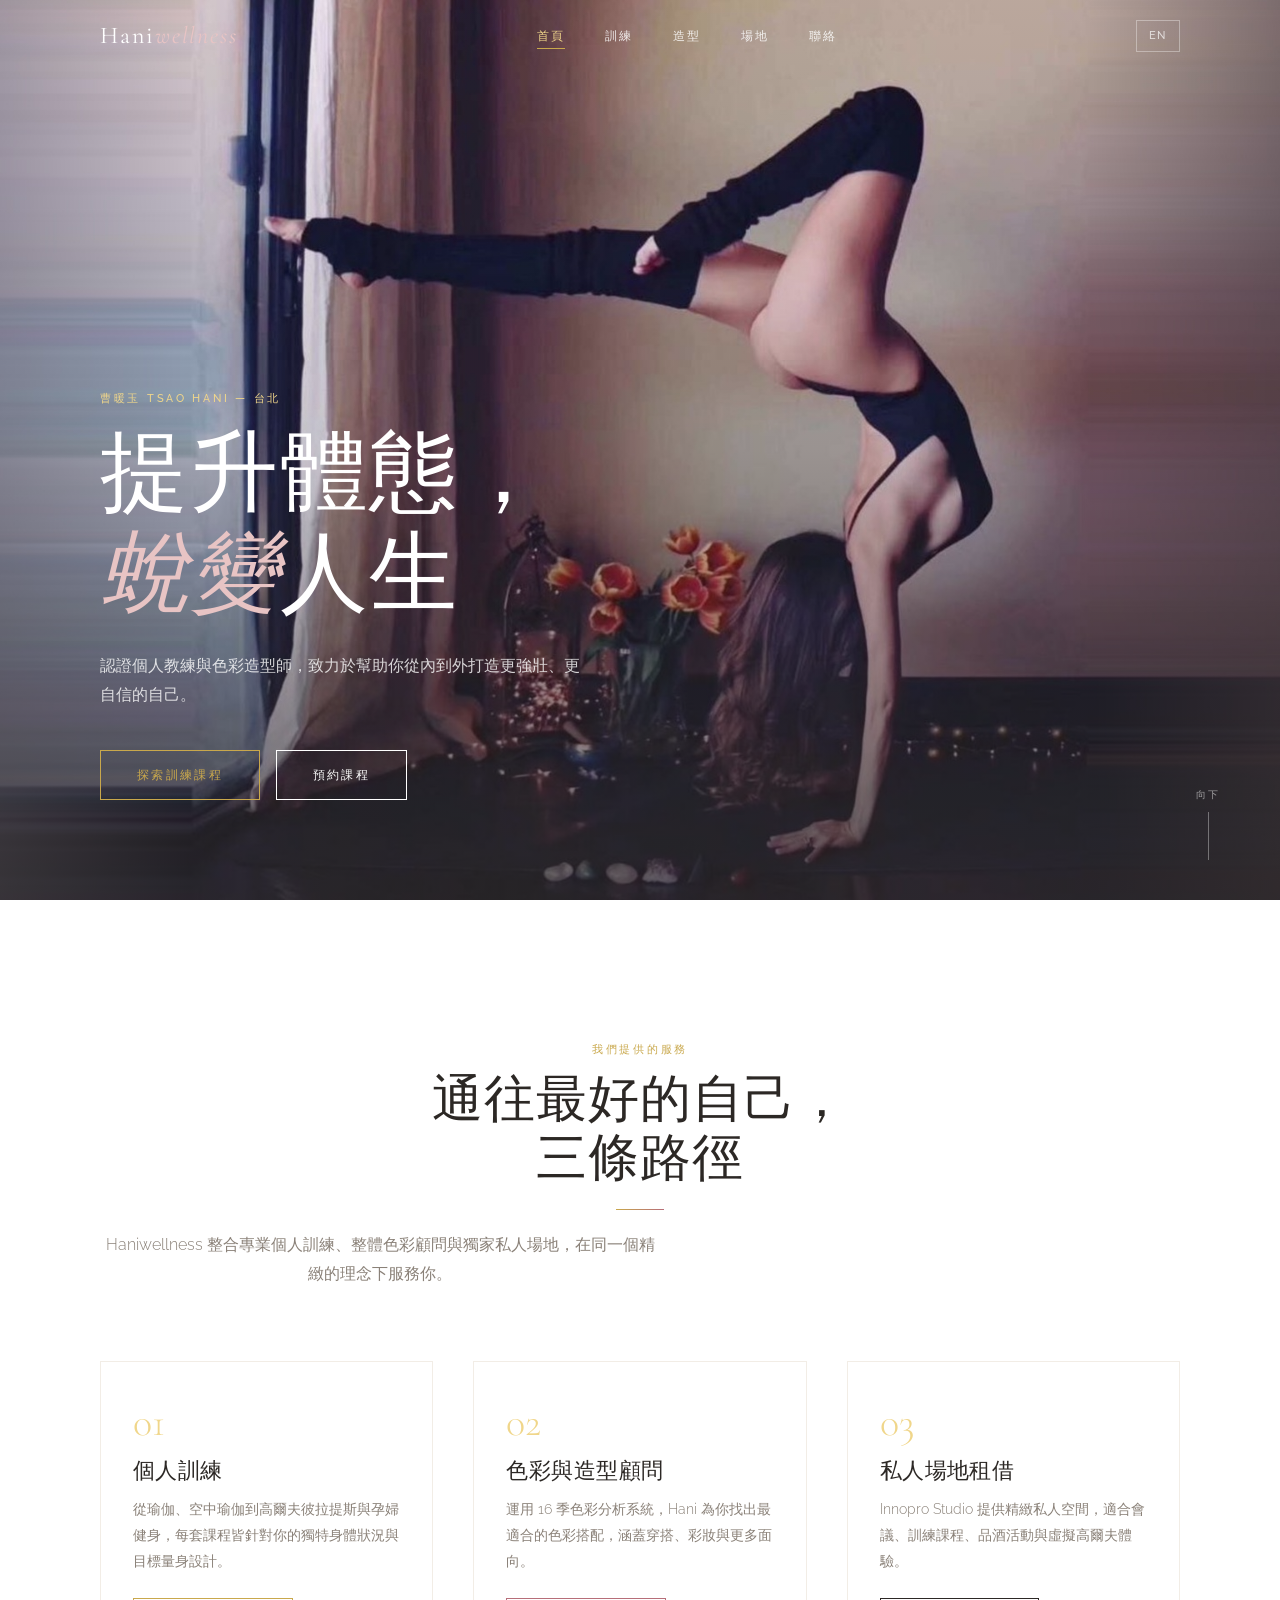
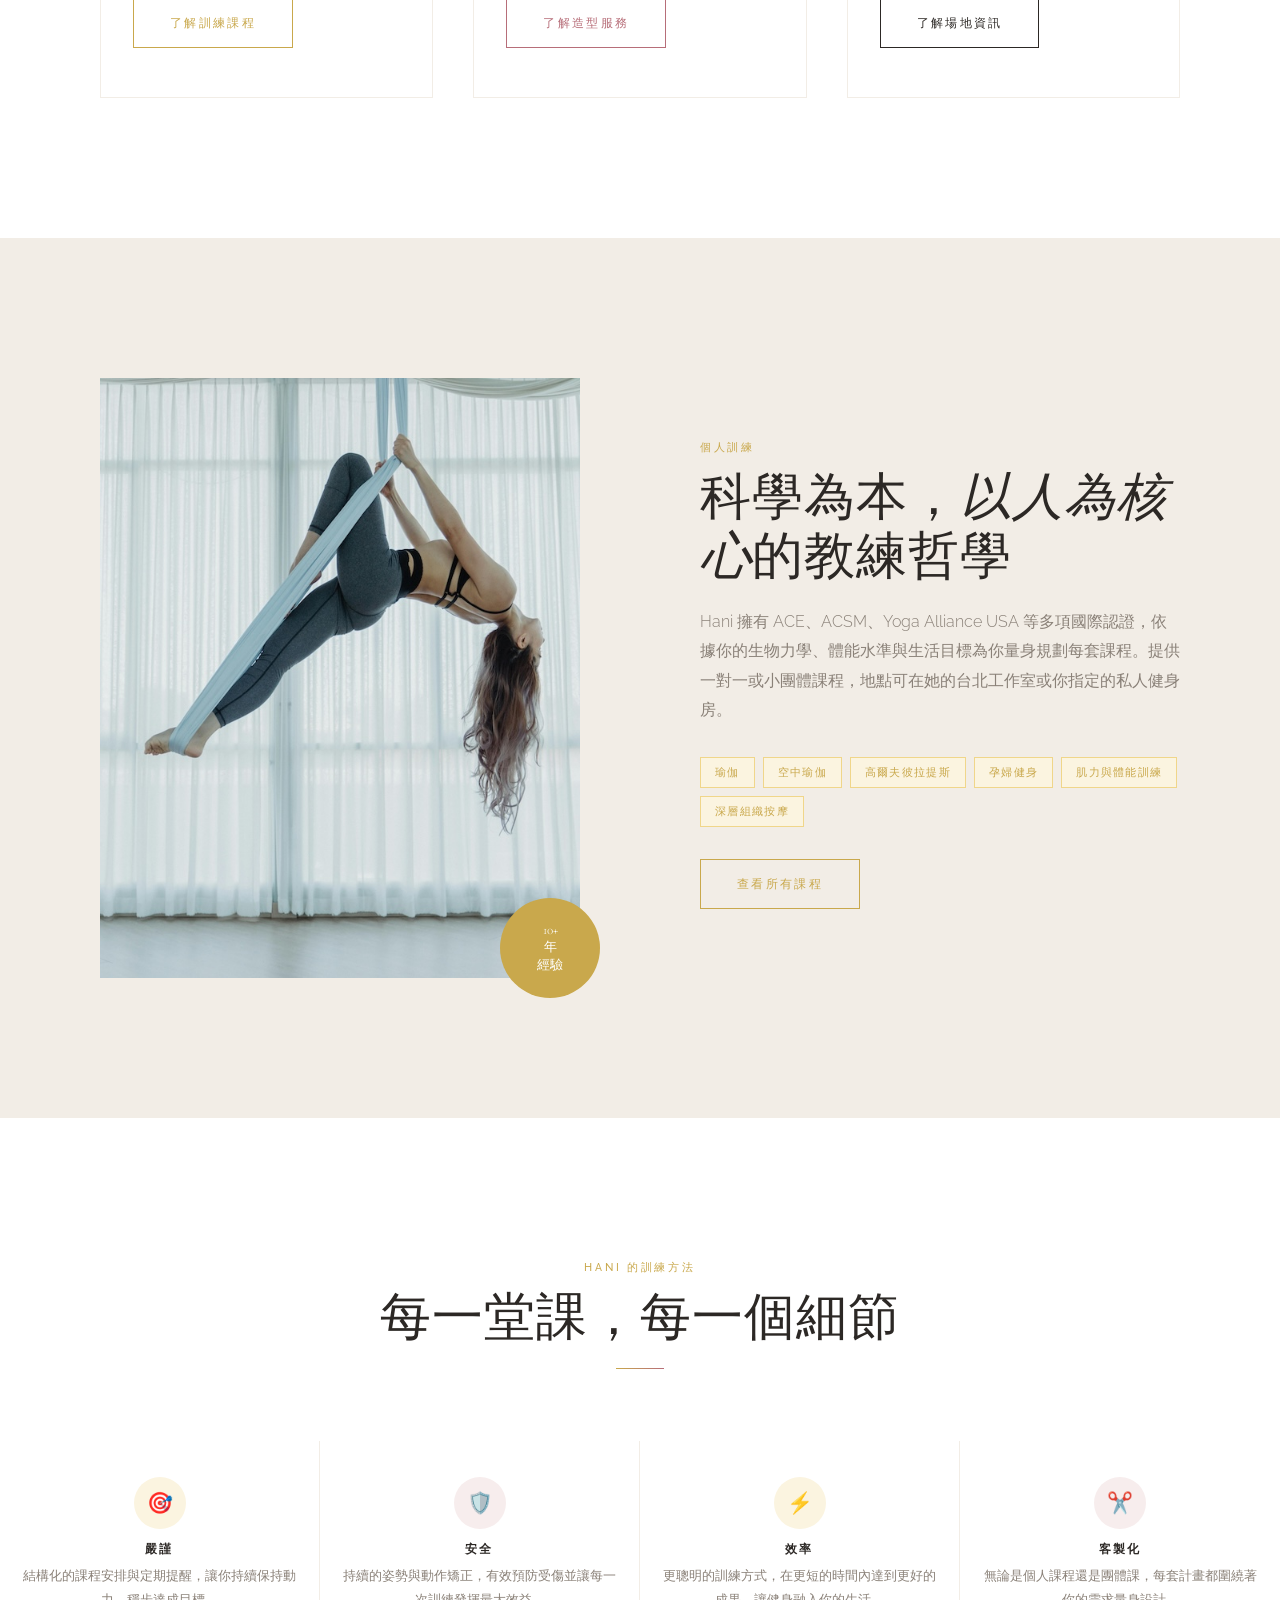
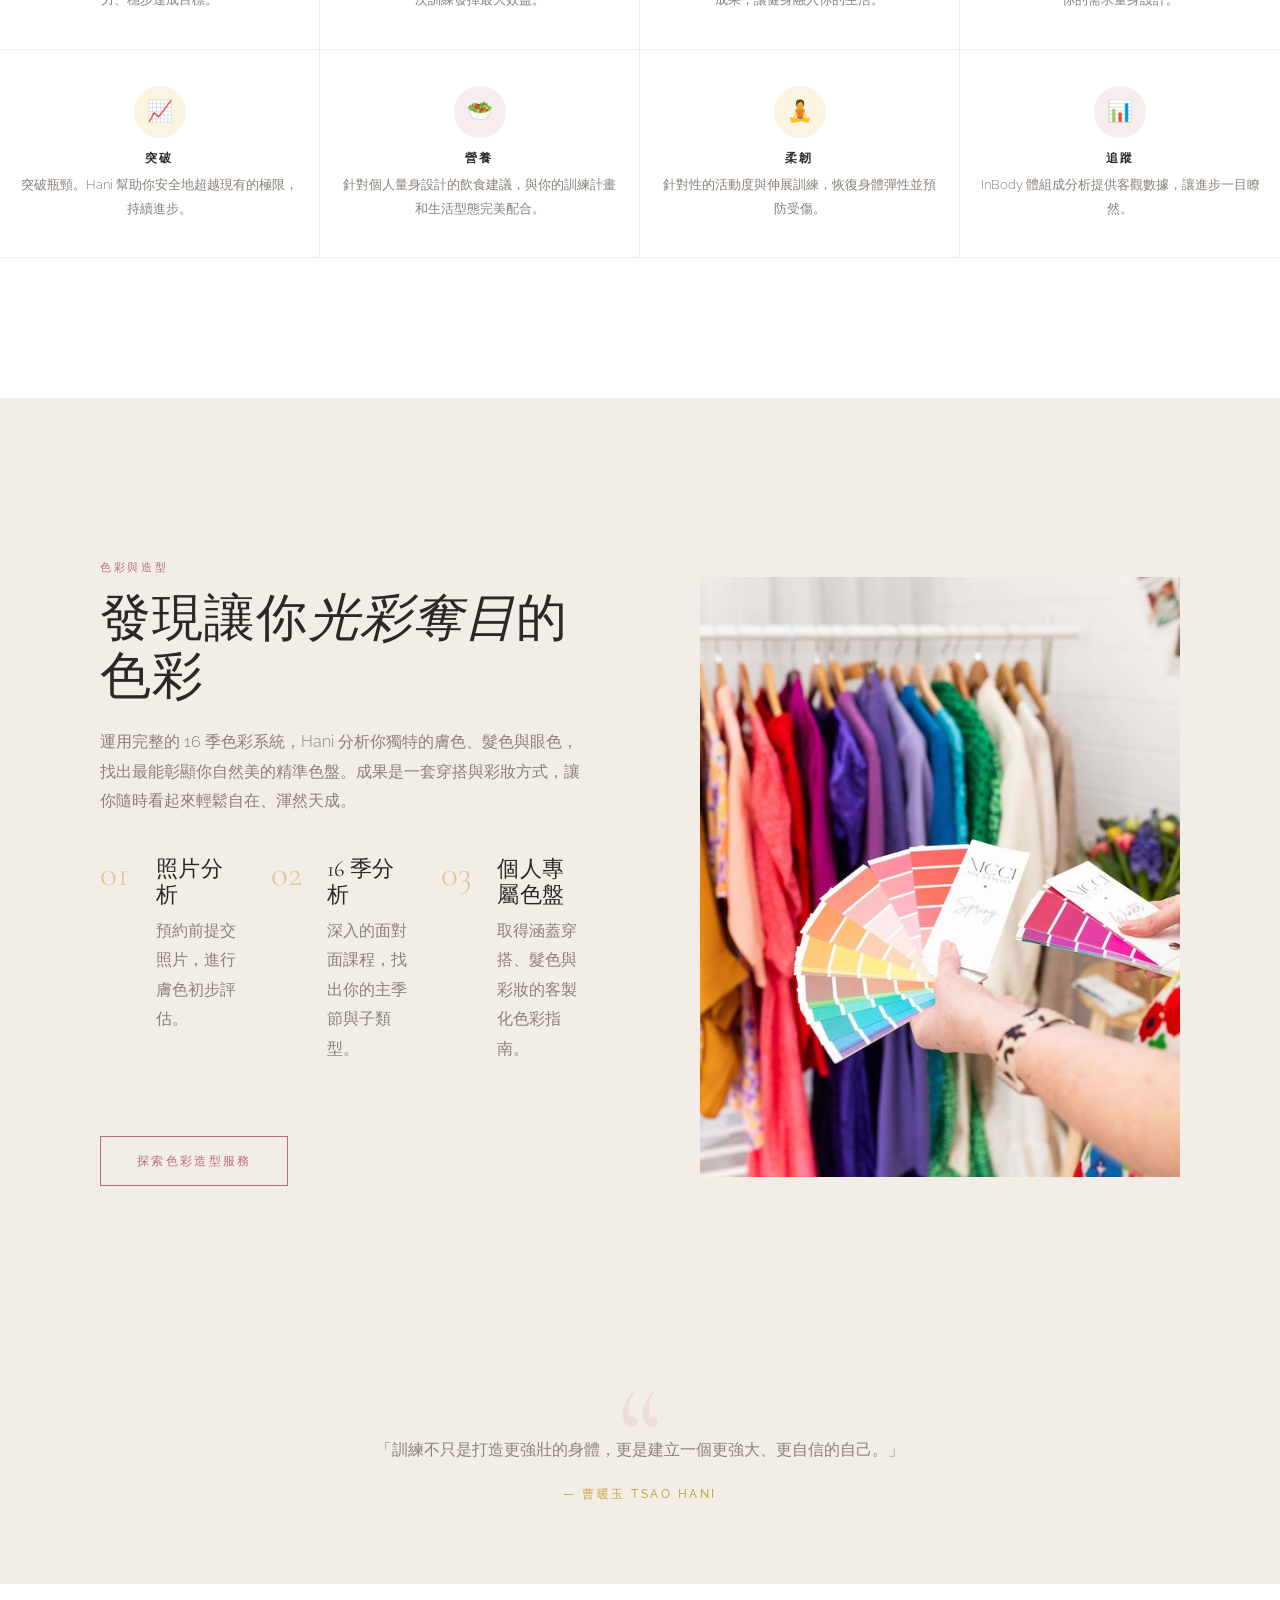
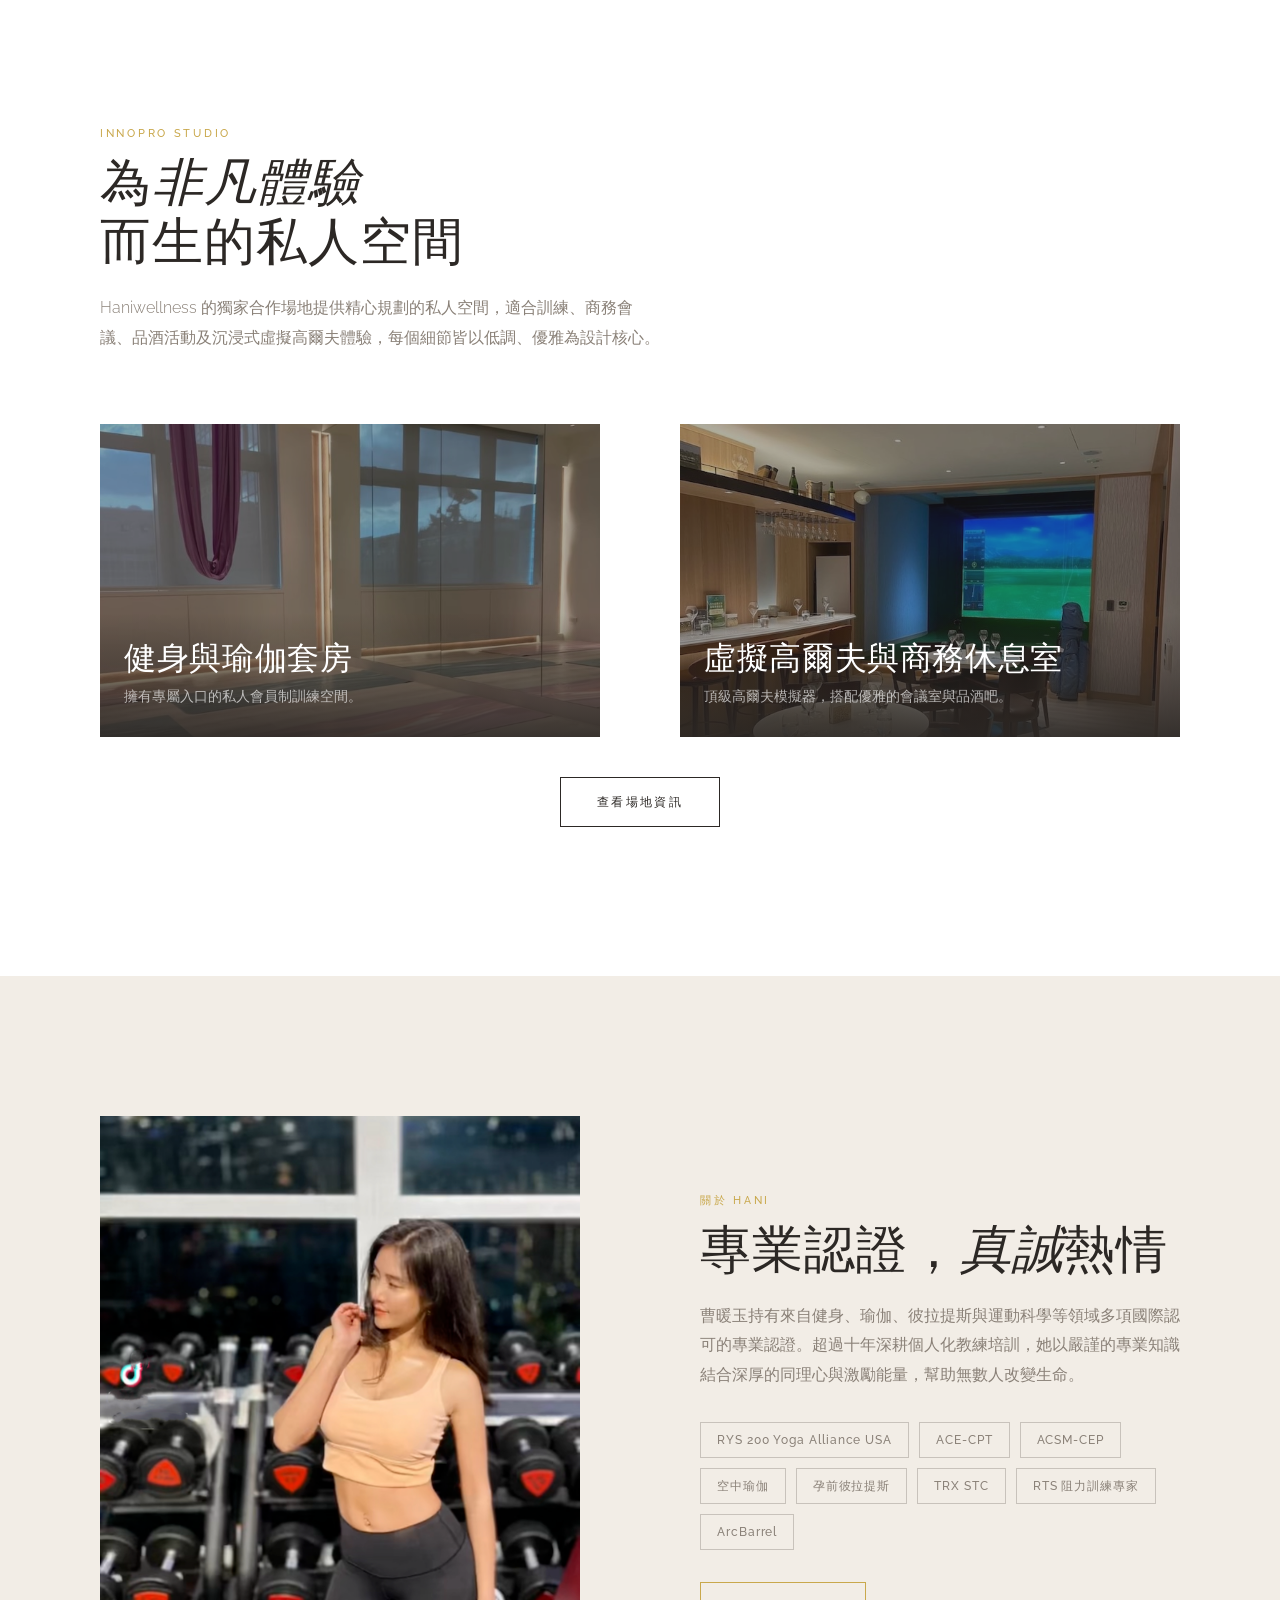
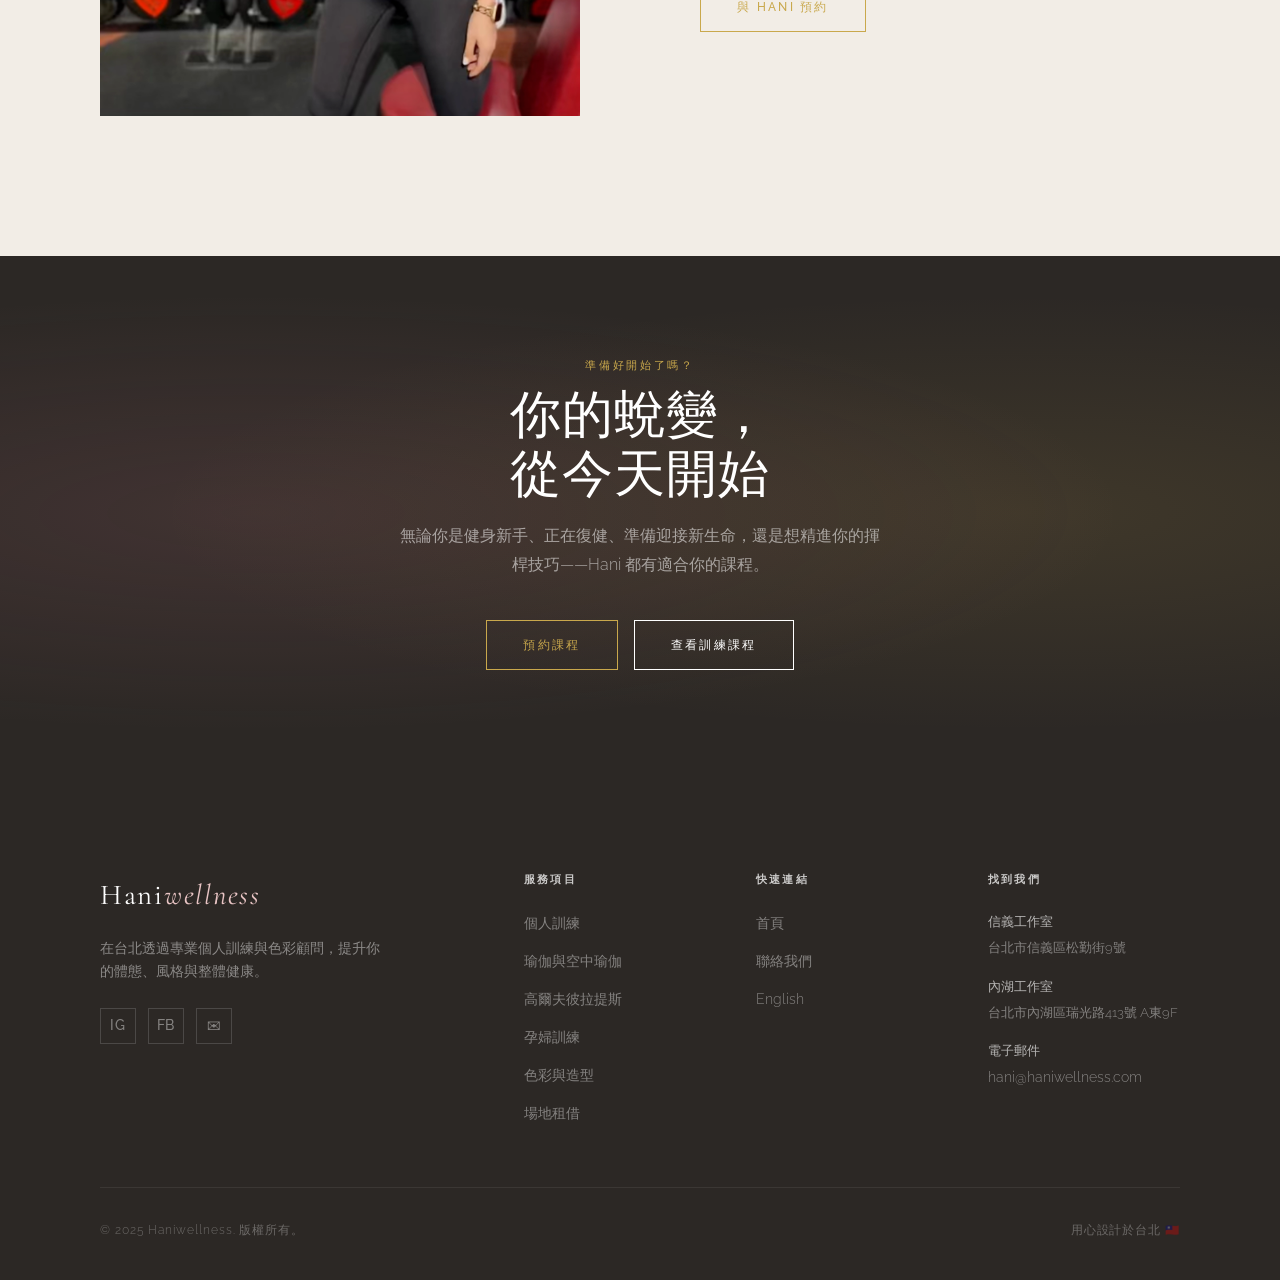
==== commit 1723e25c: "Update index.html" ====
--- a/zh/index.html
+++ b/zh/index.html
@@ -320,7 +320,7 @@
                     <div class="feature-block">
                         <div class="feature-image reveal">
                             <img
-                                src="../images/hani-yoga-aerial-session-taipei.png"
+                                src="../images/hani-yoga-aerial-session-taipei.jpg"
                                 alt="Hani 在台北工作室指導空中瑜伽課程"
                                 width="600"
                                 height="750"
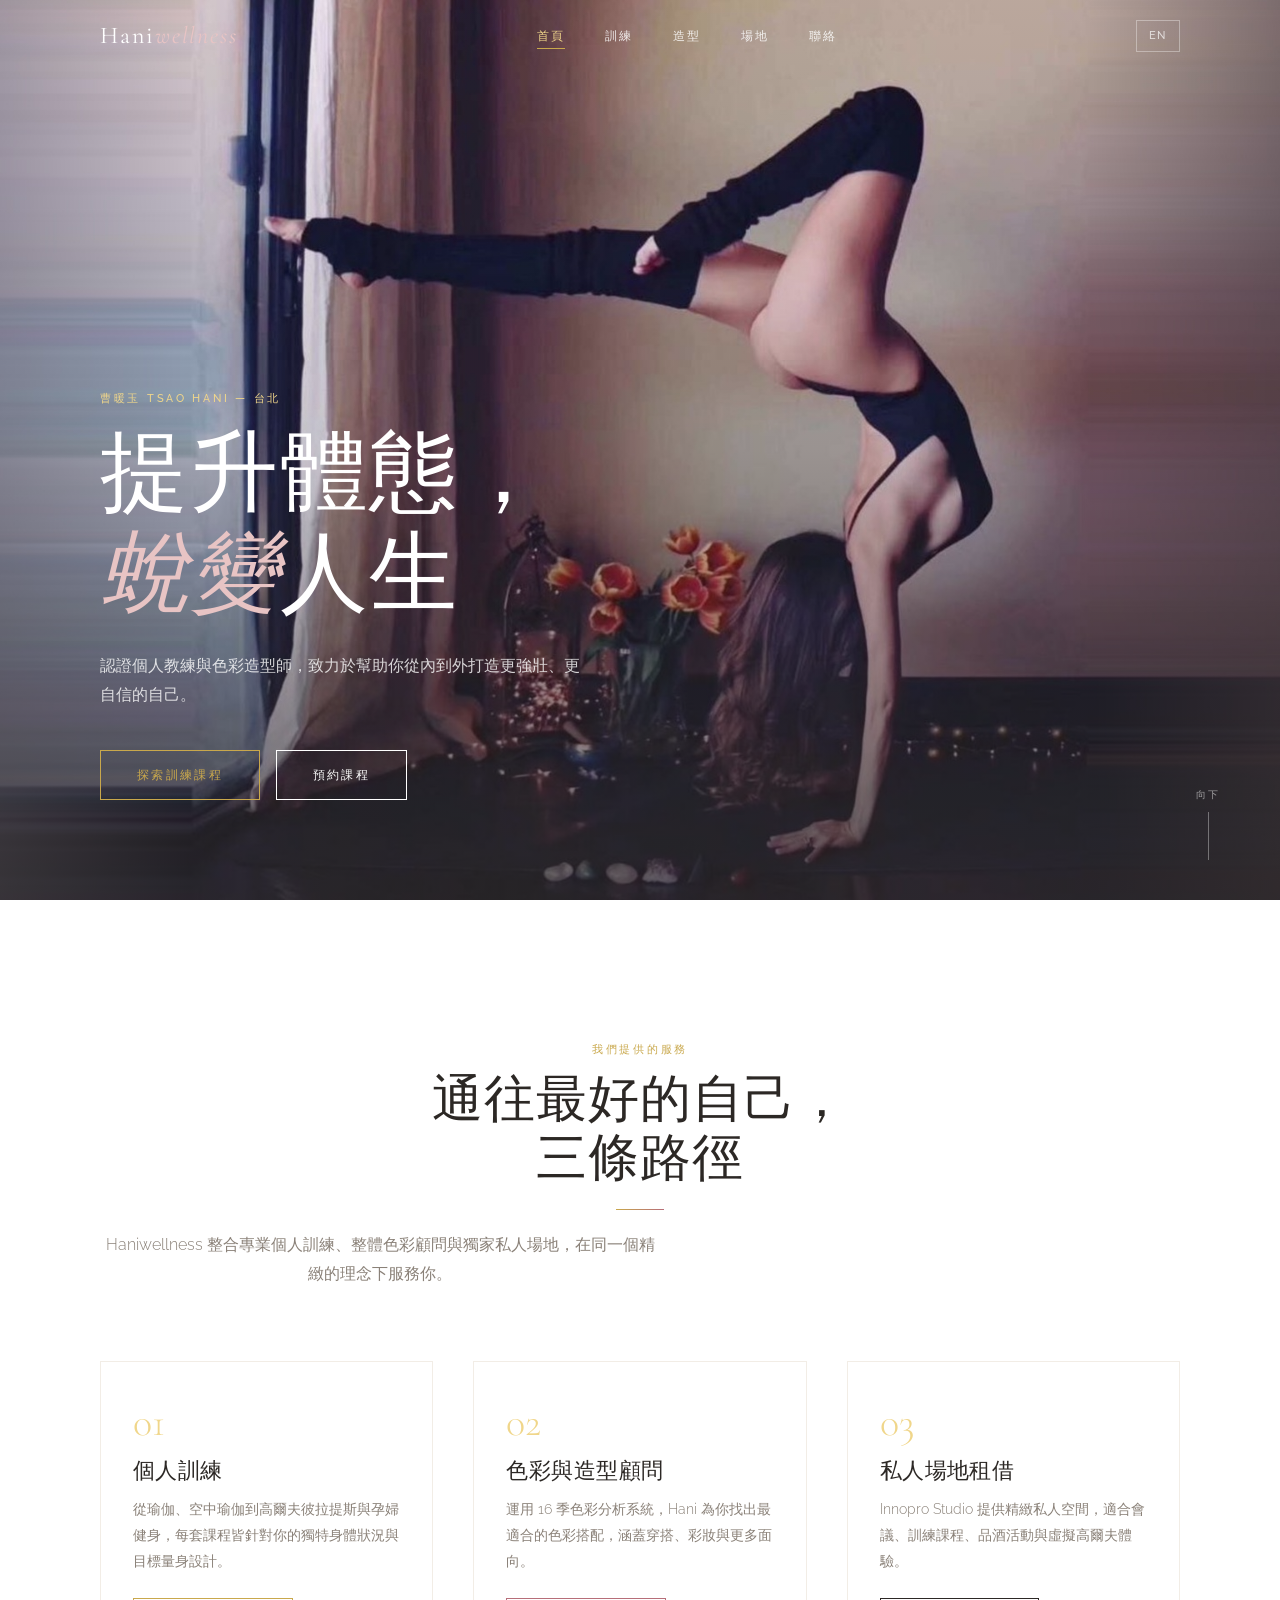
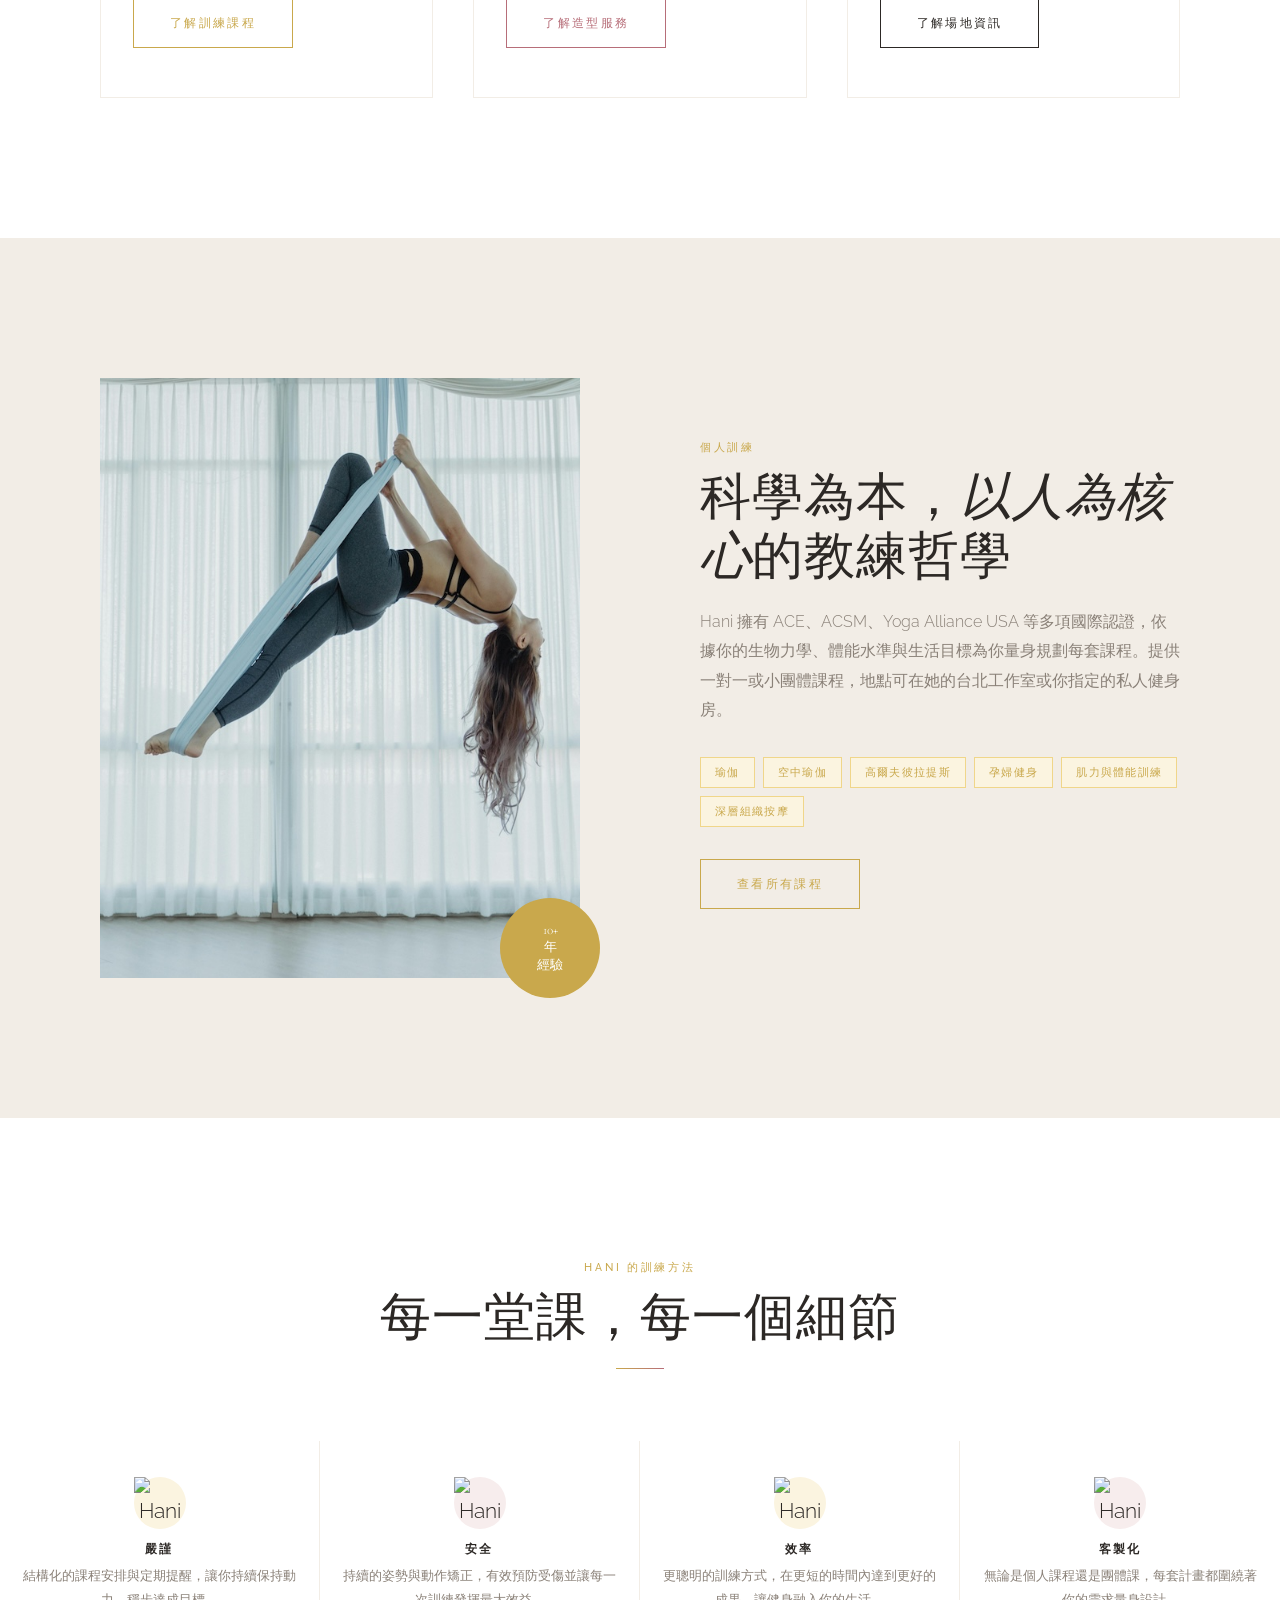
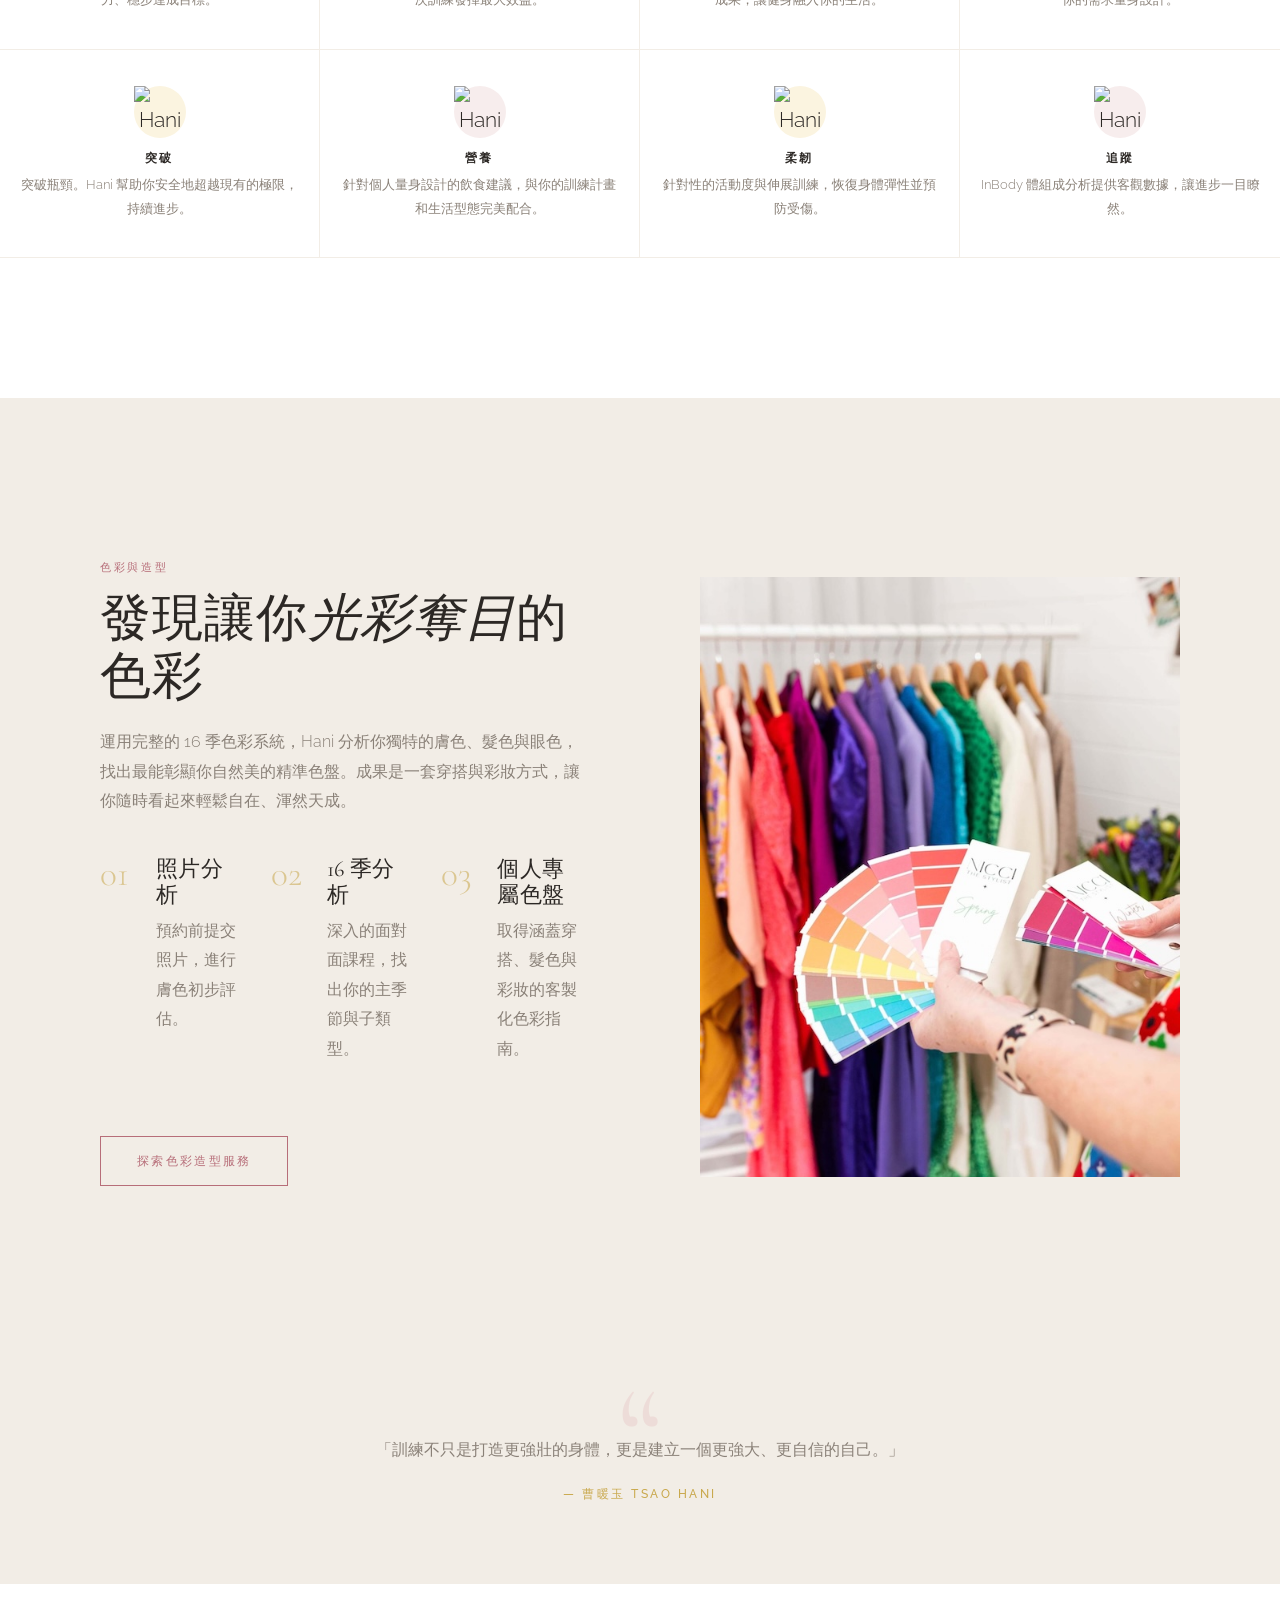
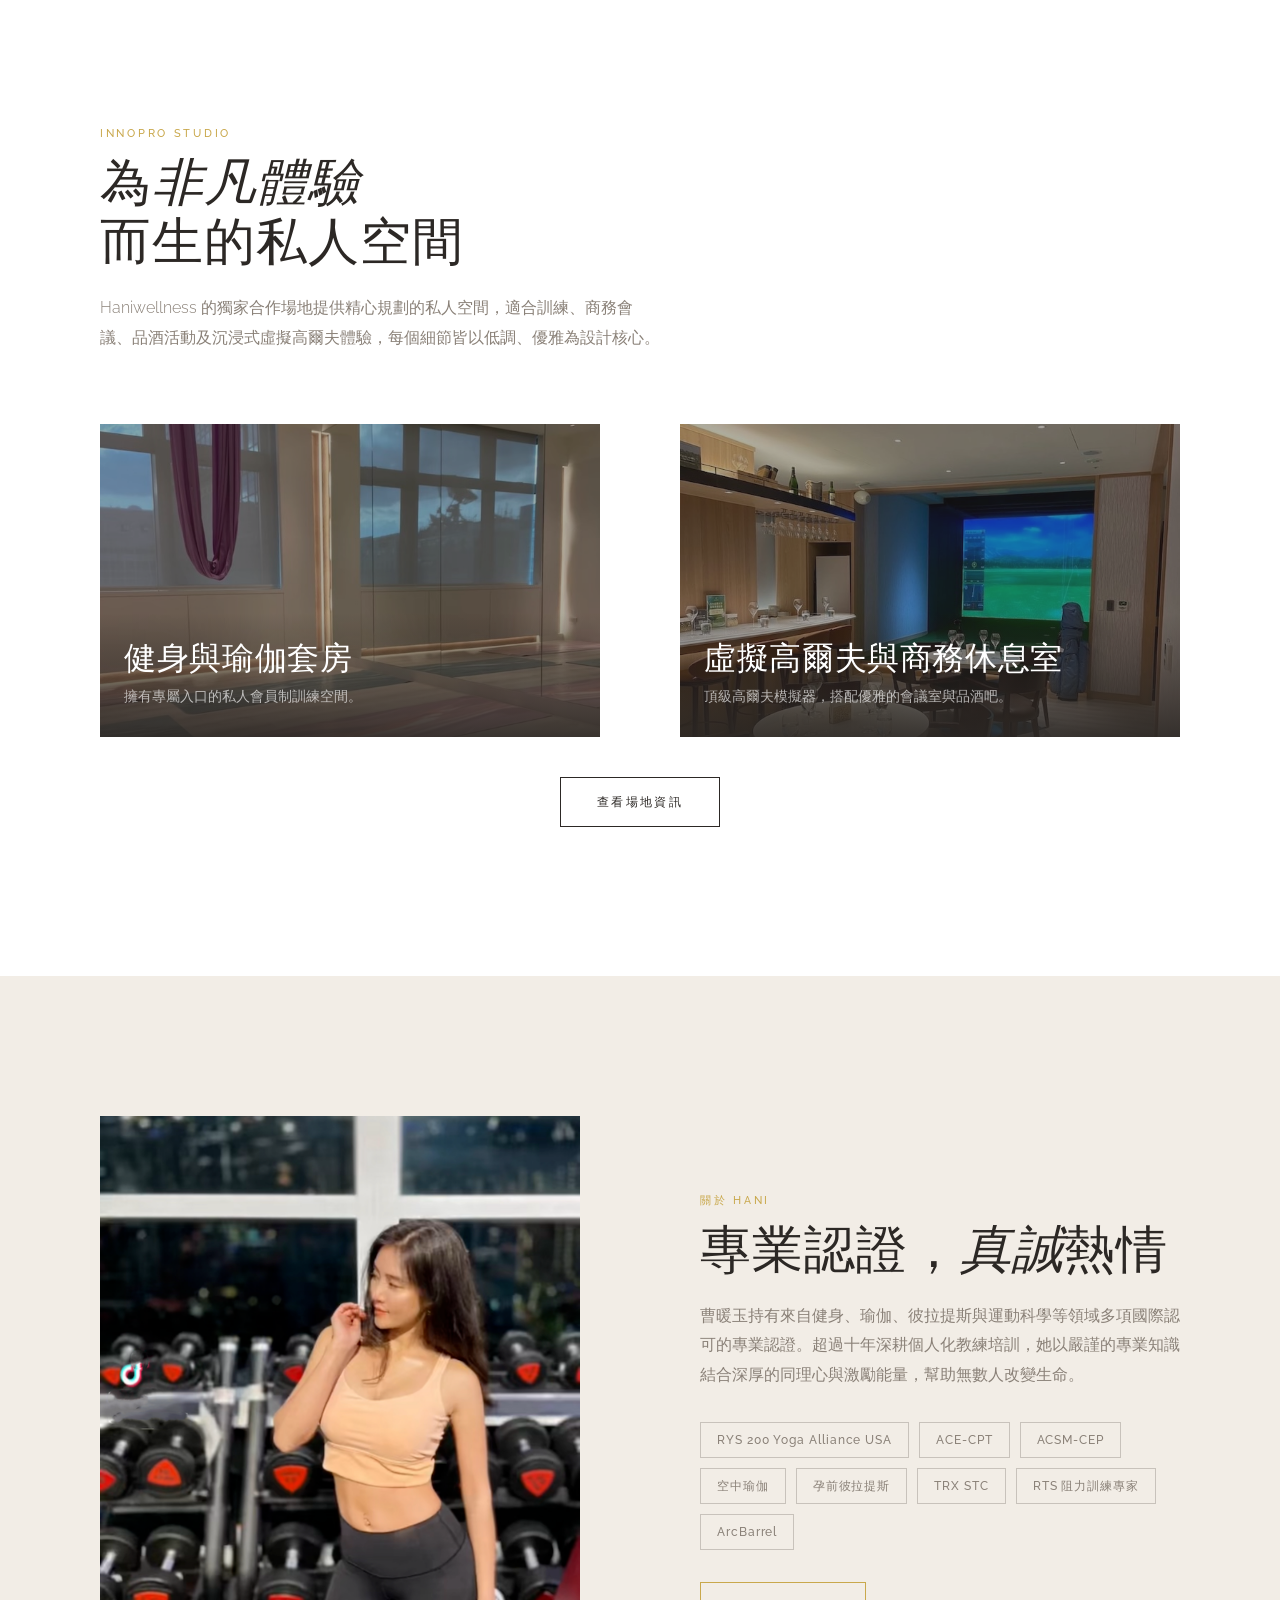
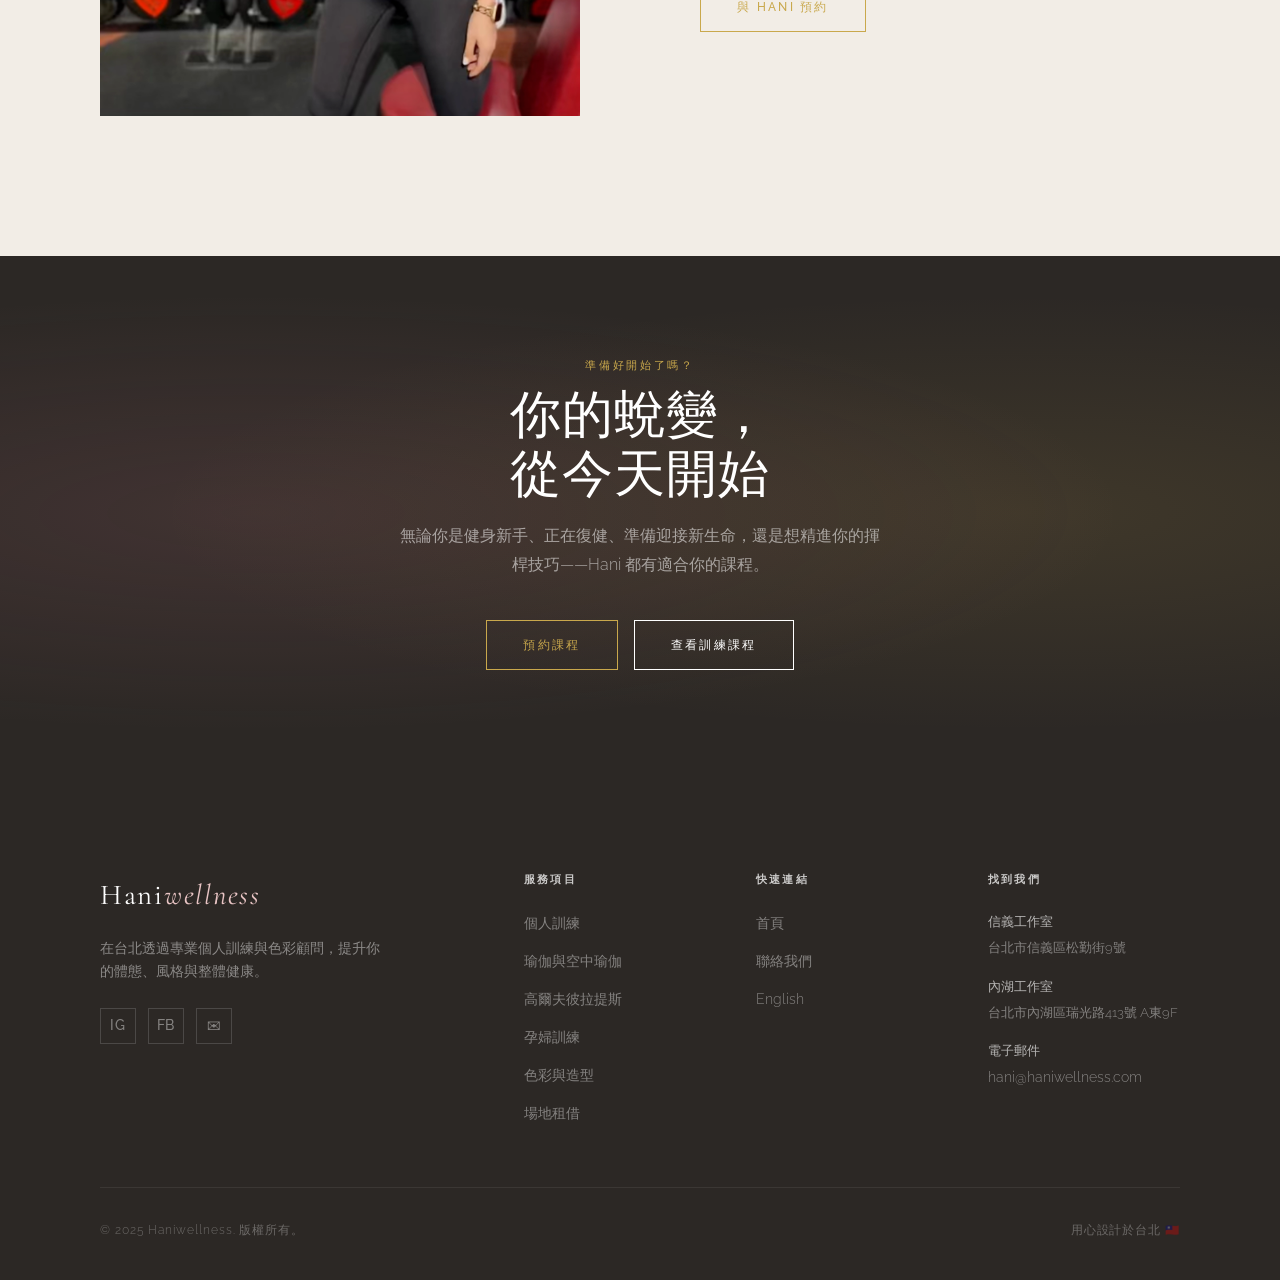
==== commit b1e4633d: "chinese icons" ====
--- a/zh/index.html
+++ b/zh/index.html
@@ -208,7 +208,7 @@
             <a href="stylist.html" role="menuitem">造型</a>
             <a href="rental.html" role="menuitem">場地</a>
             <a href="contact.html" role="menuitem">聯絡</a>
-            <a href="index.html" role="menuitem">English</a>
+            <a href="../index.html" role="menuitem">English</a>
         </div>
 
         <main id="main-content">
@@ -376,7 +376,13 @@
                             class="pillar-icon pillar-icon-gold"
                             aria-hidden="true"
                         >
-                            🎯
+                            <img
+                                src="images/circle_Heartrate-01.png"
+                                alt="Hani coaching rigour"
+                                width="100"
+                                height="100"
+                                loading="lazy"
+                            />
                         </div>
                         <h4>嚴謹</h4>
                         <p>
@@ -388,7 +394,13 @@
                             class="pillar-icon pillar-icon-rose"
                             aria-hidden="true"
                         >
-                            🛡️
+                            <img
+                                src="images/circle_Report-01.png"
+                                alt="Hani coaching safety"
+                                width="100"
+                                height="100"
+                                loading="lazy"
+                            />
                         </div>
                         <h4>安全</h4>
                         <p>
@@ -400,7 +412,13 @@
                             class="pillar-icon pillar-icon-gold"
                             aria-hidden="true"
                         >
-                            ⚡
+                            <img
+                                src="images/circle_Clock-01.png"
+                                alt="Hani coaching efficiency"
+                                width="100"
+                                height="100"
+                                loading="lazy"
+                            />
                         </div>
                         <h4>效率</h4>
                         <p>
@@ -412,7 +430,13 @@
                             class="pillar-icon pillar-icon-rose"
                             aria-hidden="true"
                         >
-                            ✂️
+                            <img
+                                src="images/circle_Teaching-01.png"
+                                alt="Hani coaching tailored"
+                                width="100"
+                                height="100"
+                                loading="lazy"
+                            />
                         </div>
                         <h4>客製化</h4>
                         <p>
@@ -424,7 +448,13 @@
                             class="pillar-icon pillar-icon-gold"
                             aria-hidden="true"
                         >
-                            📈
+                            <img
+                                src="images/circle_Ketle-01.png"
+                                alt="Hani coaching Improvement"
+                                width="100"
+                                height="100"
+                                loading="lazy"
+                            />
                         </div>
                         <h4>突破</h4>
                         <p>
@@ -437,7 +467,13 @@
                             class="pillar-icon pillar-icon-rose"
                             aria-hidden="true"
                         >
-                            🥗
+                            <img
+                                src="images/circle_Apple-01.png"
+                                alt="Hani coaching Nutrition"
+                                width="100"
+                                height="100"
+                                loading="lazy"
+                            />
                         </div>
                         <h4>營養</h4>
                         <p>
@@ -449,7 +485,13 @@
                             class="pillar-icon pillar-icon-gold"
                             aria-hidden="true"
                         >
-                            🧘
+                            <img
+                                src="images/circle_Yoga-01.png"
+                                alt="Hani coaching flexibility"
+                                width="100"
+                                height="100"
+                                loading="lazy"
+                            />
                         </div>
                         <h4>柔韌</h4>
                         <p>
@@ -461,7 +503,13 @@
                             class="pillar-icon pillar-icon-rose"
                             aria-hidden="true"
                         >
-                            📊
+                            <img
+                                src="images/circle_WeightLift-01.png"
+                                alt="Hani coaching schedule"
+                                width="100"
+                                height="100"
+                                loading="lazy"
+                            />
                         </div>
                         <h4>追蹤</h4>
                         <p>InBody 體組成分析提供客觀數據，讓進步一目瞭然。</p>
--- a/css/style.css
+++ b/css/style.css
@@ -4,574 +4,1202 @@
    Fonts: Cormorant Garamond + Raleway
    ============================================ */
 
-@import url('https://fonts.googleapis.com/css2?family=Cormorant+Garamond:ital,wght@0,300;0,400;0,500;0,600;1,300;1,400&family=Raleway:wght@200;300;400;500;600&display=swap');
+@import url("https://fonts.googleapis.com/css2?family=Cormorant+Garamond:ital,wght@0,300;0,400;0,500;0,600;1,300;1,400&family=Raleway:wght@200;300;400;500;600&display=swap");
 
 /* ── Variables ─────────────────────────────── */
 :root {
-  --rose-gold:         #B76E79;
-  --rose-gold-light:   #E8C4C4;
-  --rose-gold-pale:    #F7EDED;
-  --yellow-gold:       #C9A84C;
-  --yellow-gold-light: #F0D68A;
-  --yellow-gold-pale:  #FBF4E0;
-  --ivory:             #FAF8F5;
-  --ivory-dark:        #F2EDE6;
-  --charcoal:          #2C2825;
-  --warm-gray:         #8A8178;
-  --warm-gray-light:   #C8C2BB;
-  --white:             #FFFFFF;
-
-  --font-display: 'Cormorant Garamond', Georgia, serif;
-  --font-body:    'Raleway', sans-serif;
-
-  --nav-h: 72px;
-  --max-w: 1200px;
-  --section-gap: clamp(80px, 12vw, 140px);
-  --transition: 0.35s cubic-bezier(0.4, 0, 0.2, 1);
+    --rose-gold: #b76e79;
+    --rose-gold-light: #e8c4c4;
+    --rose-gold-pale: #f7eded;
+    --yellow-gold: #c9a84c;
+    --yellow-gold-light: #f0d68a;
+    --yellow-gold-pale: #fbf4e0;
+    --ivory: #faf8f5;
+    --ivory-dark: #f2ede6;
+    --charcoal: #2c2825;
+    --warm-gray: #8a8178;
+    --warm-gray-light: #c8c2bb;
+    --white: #ffffff;
+
+    --font-display: "Cormorant Garamond", Georgia, serif;
+    --font-body: "Raleway", sans-serif;
+
+    --nav-h: 72px;
+    --max-w: 1200px;
+    --section-gap: clamp(80px, 12vw, 140px);
+    --transition: 0.35s cubic-bezier(0.4, 0, 0.2, 1);
 }
 
 /* ── Reset ─────────────────────────────────── */
-*, *::before, *::after { box-sizing: border-box; margin: 0; padding: 0; }
-html { scroll-behavior: smooth; font-size: 16px; }
+*,
+*::before,
+*::after {
+    box-sizing: border-box;
+    margin: 0;
+    padding: 0;
+}
+html {
+    scroll-behavior: smooth;
+    font-size: 16px;
+}
 body {
-  font-family: var(--font-body);
-  font-weight: 300;
-  color: var(--charcoal);
-  background: var(--ivory);
-  line-height: 1.75;
-  -webkit-font-smoothing: antialiased;
-}
-img { display: block; max-width: 100%; height: auto; }
-a { color: inherit; text-decoration: none; }
-ul { list-style: none; }
-button { cursor: pointer; border: none; background: none; font-family: var(--font-body); }
+    font-family: var(--font-body);
+    font-weight: 300;
+    color: var(--charcoal);
+    background: var(--ivory);
+    line-height: 1.75;
+    -webkit-font-smoothing: antialiased;
+}
+img {
+    display: block;
+    max-width: 100%;
+    height: auto;
+}
+a {
+    color: inherit;
+    text-decoration: none;
+}
+ul {
+    list-style: none;
+}
+button {
+    cursor: pointer;
+    border: none;
+    background: none;
+    font-family: var(--font-body);
+}
 
 /* ── Typography ────────────────────────────── */
-h1, h2, h3, h4 {
-  font-family: var(--font-display);
-  font-weight: 400;
-  line-height: 1.15;
-  letter-spacing: 0.02em;
-}
-h1 { font-size: clamp(2.8rem, 7vw, 5.5rem); }
-h2 { font-size: clamp(2rem, 4.5vw, 3.2rem); }
-h3 { font-size: clamp(1.4rem, 3vw, 2rem); }
-h4 { font-size: clamp(1.1rem, 2vw, 1.4rem); }
+h1,
+h2,
+h3,
+h4 {
+    font-family: var(--font-display);
+    font-weight: 400;
+    line-height: 1.15;
+    letter-spacing: 0.02em;
+}
+h1 {
+    font-size: clamp(2.8rem, 7vw, 5.5rem);
+}
+h2 {
+    font-size: clamp(2rem, 4.5vw, 3.2rem);
+}
+h3 {
+    font-size: clamp(1.4rem, 3vw, 2rem);
+}
+h4 {
+    font-size: clamp(1.1rem, 2vw, 1.4rem);
+}
 
 .eyebrow {
-  font-family: var(--font-body);
-  font-weight: 500;
-  font-size: 0.68rem;
-  letter-spacing: 0.25em;
-  text-transform: uppercase;
-  color: var(--yellow-gold);
-  display: block;
-}
-.eyebrow-rose { color: var(--rose-gold); }
-p { font-size: clamp(0.9rem, 1.5vw, 1rem); color: var(--warm-gray); line-height: 1.85; }
+    font-family: var(--font-body);
+    font-weight: 500;
+    font-size: 0.68rem;
+    letter-spacing: 0.25em;
+    text-transform: uppercase;
+    color: var(--yellow-gold);
+    display: block;
+}
+.eyebrow-rose {
+    color: var(--rose-gold);
+}
+p {
+    font-size: clamp(0.9rem, 1.5vw, 1rem);
+    color: var(--warm-gray);
+    line-height: 1.85;
+}
 
 /* ── Layout ─────────────────────────────────── */
 .container {
-  width: 100%;
-  max-width: var(--max-w);
-  margin-inline: auto;
-  padding-inline: clamp(20px, 5vw, 60px);
-}
-.section { padding-block: var(--section-gap); }
-.text-center { text-align: center; }
-
-.grid-2 { display: grid; grid-template-columns: 1fr; gap: 40px; }
-.grid-3 { display: grid; grid-template-columns: 1fr; gap: 32px; }
-.grid-4 { display: grid; grid-template-columns: repeat(2, 1fr); gap: 24px; }
+    width: 100%;
+    max-width: var(--max-w);
+    margin-inline: auto;
+    padding-inline: clamp(20px, 5vw, 60px);
+}
+.section {
+    padding-block: var(--section-gap);
+}
+.text-center {
+    text-align: center;
+}
+
+.grid-2 {
+    display: grid;
+    grid-template-columns: 1fr;
+    gap: 40px;
+}
+.grid-3 {
+    display: grid;
+    grid-template-columns: 1fr;
+    gap: 32px;
+}
+.grid-4 {
+    display: grid;
+    grid-template-columns: repeat(2, 1fr);
+    gap: 24px;
+}
 
 @media (min-width: 768px) {
-  .grid-2 { grid-template-columns: 1fr 1fr; gap: 60px; }
-  .grid-3 { grid-template-columns: repeat(3, 1fr); gap: 40px; }
-  .grid-4 { grid-template-columns: repeat(4, 1fr); gap: 32px; }
+    .grid-2 {
+        grid-template-columns: 1fr 1fr;
+        gap: 60px;
+    }
+    .grid-3 {
+        grid-template-columns: repeat(3, 1fr);
+        gap: 40px;
+    }
+    .grid-4 {
+        grid-template-columns: repeat(4, 1fr);
+        gap: 32px;
+    }
 }
 @media (min-width: 1280px) {
-  .grid-2 { gap: 80px; }
+    .grid-2 {
+        gap: 80px;
+    }
 }
 
 /* ── Divider ───────────────────────────────── */
 .gold-divider {
-  width: 48px; height: 1px;
-  background: linear-gradient(90deg, var(--yellow-gold), var(--rose-gold));
-  margin: 20px auto;
-}
-.gold-divider-left { margin: 20px 0; }
+    width: 48px;
+    height: 1px;
+    background: linear-gradient(90deg, var(--yellow-gold), var(--rose-gold));
+    margin: 20px auto;
+}
+.gold-divider-left {
+    margin: 20px 0;
+}
 
 /* ── Buttons ───────────────────────────────── */
 .btn {
-  display: inline-block;
-  font-family: var(--font-body);
-  font-weight: 500;
-  font-size: 0.72rem;
-  letter-spacing: 0.2em;
-  text-transform: uppercase;
-  padding: 14px 36px;
-  border: 1px solid currentColor;
-  transition: var(--transition);
-  position: relative;
-  overflow: hidden;
+    display: inline-block;
+    font-family: var(--font-body);
+    font-weight: 500;
+    font-size: 0.72rem;
+    letter-spacing: 0.2em;
+    text-transform: uppercase;
+    padding: 14px 36px;
+    border: 1px solid currentColor;
+    transition: var(--transition);
+    position: relative;
+    overflow: hidden;
 }
 .btn::before {
-  content: '';
-  position: absolute;
-  inset: 0;
-  background: currentColor;
-  transform: scaleX(0);
-  transform-origin: left;
-  transition: transform var(--transition);
-  z-index: 0;
-}
-.btn span { position: relative; z-index: 1; transition: color var(--transition); }
-.btn:hover::before { transform: scaleX(1); }
-.btn-gold { color: var(--yellow-gold); }
-.btn-gold:hover span { color: var(--white); }
-.btn-rose { color: var(--rose-gold); }
-.btn-rose:hover span { color: var(--white); }
-.btn-dark { color: var(--charcoal); }
-.btn-dark:hover span { color: var(--white); }
-.btn-white { color: var(--white); }
-.btn-white:hover span { color: var(--charcoal); }
+    content: "";
+    position: absolute;
+    inset: 0;
+    background: currentColor;
+    transform: scaleX(0);
+    transform-origin: left;
+    transition: transform var(--transition);
+    z-index: 0;
+}
+.btn span {
+    position: relative;
+    z-index: 1;
+    transition: color var(--transition);
+}
+.btn:hover::before {
+    transform: scaleX(1);
+}
+.btn-gold {
+    color: var(--yellow-gold);
+}
+.btn-gold:hover span {
+    color: var(--white);
+}
+.btn-rose {
+    color: var(--rose-gold);
+}
+.btn-rose:hover span {
+    color: var(--white);
+}
+.btn-dark {
+    color: var(--charcoal);
+}
+.btn-dark:hover span {
+    color: var(--white);
+}
+.btn-white {
+    color: var(--white);
+}
+.btn-white:hover span {
+    color: var(--charcoal);
+}
 
 /* ── Navigation ─────────────────────────────── */
 .site-nav {
-  position: fixed; top: 0; left: 0; right: 0;
-  z-index: 100; height: var(--nav-h);
-  display: flex; align-items: center;
-  transition: background var(--transition), box-shadow var(--transition);
+    position: fixed;
+    top: 0;
+    left: 0;
+    right: 0;
+    z-index: 100;
+    height: var(--nav-h);
+    display: flex;
+    align-items: center;
+    transition:
+        background var(--transition),
+        box-shadow var(--transition);
 }
 .site-nav.scrolled {
-  background: rgba(250,248,245,0.97);
-  box-shadow: 0 1px 0 var(--warm-gray-light);
-  backdrop-filter: blur(8px);
+    background: rgba(250, 248, 245, 0.97);
+    box-shadow: 0 1px 0 var(--warm-gray-light);
+    backdrop-filter: blur(8px);
 }
 .nav-inner {
-  width: 100%; max-width: var(--max-w);
-  margin-inline: auto;
-  padding-inline: clamp(20px, 5vw, 60px);
-  display: flex; align-items: center; justify-content: space-between;
+    width: 100%;
+    max-width: var(--max-w);
+    margin-inline: auto;
+    padding-inline: clamp(20px, 5vw, 60px);
+    display: flex;
+    align-items: center;
+    justify-content: space-between;
 }
 .nav-logo-text {
-  font-family: var(--font-display);
-  font-size: 1.5rem; font-weight: 400;
-  letter-spacing: 0.08em; color: var(--charcoal);
-  transition: color var(--transition);
-}
-.nav-logo-text em { font-style: italic; color: var(--rose-gold); }
-.site-nav:not(.scrolled) .nav-logo-text { color: var(--white); }
-.site-nav:not(.scrolled) .nav-logo-text em { color: var(--rose-gold-light); }
-
-.nav-links { display: none; align-items: center; gap: 40px; }
+    font-family: var(--font-display);
+    font-size: 1.5rem;
+    font-weight: 400;
+    letter-spacing: 0.08em;
+    color: var(--charcoal);
+    transition: color var(--transition);
+}
+.nav-logo-text em {
+    font-style: italic;
+    color: var(--rose-gold);
+}
+.site-nav:not(.scrolled) .nav-logo-text {
+    color: var(--white);
+}
+.site-nav:not(.scrolled) .nav-logo-text em {
+    color: var(--rose-gold-light);
+}
+
+.nav-links {
+    display: none;
+    align-items: center;
+    gap: 40px;
+}
 .nav-links a {
-  font-size: 0.72rem; font-weight: 500;
-  letter-spacing: 0.18em; text-transform: uppercase;
-  color: var(--charcoal); position: relative;
-  transition: color var(--transition);
+    font-size: 0.72rem;
+    font-weight: 500;
+    letter-spacing: 0.18em;
+    text-transform: uppercase;
+    color: var(--charcoal);
+    position: relative;
+    transition: color var(--transition);
 }
 .nav-links a::after {
-  content: ''; position: absolute; bottom: -3px; left: 0;
-  width: 0; height: 1px;
-  background: var(--yellow-gold);
-  transition: width var(--transition);
-}
-.nav-links a:hover, .nav-links a.active { color: var(--yellow-gold); }
-.nav-links a:hover::after, .nav-links a.active::after { width: 100%; }
-.site-nav:not(.scrolled) .nav-links a { color: rgba(255,255,255,0.85); }
+    content: "";
+    position: absolute;
+    bottom: -3px;
+    left: 0;
+    width: 0;
+    height: 1px;
+    background: var(--yellow-gold);
+    transition: width var(--transition);
+}
+.nav-links a:hover,
+.nav-links a.active {
+    color: var(--yellow-gold);
+}
+.nav-links a:hover::after,
+.nav-links a.active::after {
+    width: 100%;
+}
+.site-nav:not(.scrolled) .nav-links a {
+    color: rgba(255, 255, 255, 0.85);
+}
 .site-nav:not(.scrolled) .nav-links a:hover,
-.site-nav:not(.scrolled) .nav-links a.active { color: var(--yellow-gold-light); }
-
+.site-nav:not(.scrolled) .nav-links a.active {
+    color: var(--yellow-gold-light);
+}
+.site-nav.scrolled .nav-links {
+    display: flex;
+}
 .nav-lang {
-  font-size: 0.68rem; font-weight: 500;
-  letter-spacing: 0.15em; text-transform: uppercase;
-  color: var(--warm-gray);
-  border: 1px solid var(--warm-gray-light);
-  padding: 5px 12px;
-  transition: var(--transition);
-}
-.nav-lang:hover { color: var(--yellow-gold); border-color: var(--yellow-gold); }
-.site-nav:not(.scrolled) .nav-lang { color: rgba(255,255,255,0.7); border-color: rgba(255,255,255,0.35); }
-.site-nav:not(.scrolled) .nav-lang:hover { color: var(--yellow-gold-light); border-color: var(--yellow-gold-light); }
-
-.nav-right { display: flex; align-items: center; gap: 20px; }
+    font-size: 0.68rem;
+    font-weight: 500;
+    letter-spacing: 0.15em;
+    text-transform: uppercase;
+    color: var(--warm-gray);
+    border: 1px solid var(--warm-gray-light);
+    padding: 5px 12px;
+    transition: var(--transition);
+}
+.nav-lang:hover {
+    color: var(--yellow-gold);
+    border-color: var(--yellow-gold);
+}
+.site-nav:not(.scrolled) .nav-lang {
+    color: rgba(255, 255, 255, 0.7);
+    border-color: rgba(255, 255, 255, 0.35);
+}
+.site-nav:not(.scrolled) .nav-lang:hover {
+    color: var(--yellow-gold-light);
+    border-color: var(--yellow-gold-light);
+}
+
+.nav-right {
+    display: flex;
+    align-items: center;
+    gap: 20px;
+}
 .nav-hamburger {
-  display: flex; flex-direction: column; gap: 5px; padding: 4px; cursor: pointer;
+    display: flex;
+    flex-direction: column;
+    gap: 5px;
+    padding: 4px;
+    cursor: pointer;
 }
 .nav-hamburger span {
-  display: block; width: 24px; height: 1.5px;
-  background: var(--charcoal); transition: var(--transition);
-}
-.site-nav:not(.scrolled) .nav-hamburger span { background: var(--white); }
-.nav-hamburger.open span:nth-child(1) { transform: translateY(6.5px) rotate(45deg); }
-.nav-hamburger.open span:nth-child(2) { opacity: 0; }
-.nav-hamburger.open span:nth-child(3) { transform: translateY(-6.5px) rotate(-45deg); }
+    display: block;
+    width: 24px;
+    height: 1.5px;
+    background: var(--charcoal);
+    transition: var(--transition);
+}
+.site-nav:not(.scrolled) .nav-hamburger span {
+    background: var(--white);
+}
+.nav-hamburger.open span:nth-child(1) {
+    transform: translateY(6.5px) rotate(45deg);
+}
+.nav-hamburger.open span:nth-child(2) {
+    opacity: 0;
+}
+.nav-hamburger.open span:nth-child(3) {
+    transform: translateY(-6.5px) rotate(-45deg);
+}
 
 .nav-mobile-menu {
-  display: none; position: fixed;
-  top: var(--nav-h); left: 0; right: 0;
-  background: var(--ivory);
-  border-top: 1px solid var(--ivory-dark);
-  padding: 20px clamp(20px,5vw,60px);
-  z-index: 99; flex-direction: column;
-}
-.nav-mobile-menu.open { display: flex; }
+    display: none;
+    position: fixed;
+    top: var(--nav-h);
+    left: 0;
+    right: 0;
+    background: var(--ivory);
+    border-top: 1px solid var(--ivory-dark);
+    padding: 20px clamp(20px, 5vw, 60px);
+    z-index: 99;
+    flex-direction: column;
+}
+.nav-mobile-menu.open {
+    display: flex;
+}
 .nav-mobile-menu a {
-  font-size: 0.78rem; font-weight: 500;
-  letter-spacing: 0.2em; text-transform: uppercase;
-  color: var(--charcoal); transition: color var(--transition);
-  border-bottom: 1px solid var(--ivory-dark);
-  padding: 16px 0;
-}
-.nav-mobile-menu a:hover { color: var(--yellow-gold); }
+    font-size: 0.78rem;
+    font-weight: 500;
+    letter-spacing: 0.2em;
+    text-transform: uppercase;
+    color: var(--charcoal);
+    transition: color var(--transition);
+    border-bottom: 1px solid var(--ivory-dark);
+    padding: 16px 0;
+}
+.nav-mobile-menu a:hover {
+    color: var(--yellow-gold);
+}
 
 @media (min-width: 768px) {
-  .nav-hamburger { display: none; }
-  .nav-links { display: flex; }
+    .nav-hamburger {
+        display: none;
+    }
+    .nav-links {
+        display: flex;
+    }
 }
 
 /* ── Hero ─────────────────────────────────── */
 .hero {
-  position: relative; height: 100svh; min-height: 600px;
-  display: flex; align-items: flex-end;
-  padding-bottom: clamp(60px, 10vw, 100px);
-  overflow: hidden;
-}
-.hero-media { position: absolute; inset: 0; z-index: 0; }
+    position: relative;
+    height: 100svh;
+    min-height: 600px;
+    display: flex;
+    align-items: flex-end;
+    padding-bottom: clamp(60px, 10vw, 100px);
+    overflow: hidden;
+}
+.hero-media {
+    position: absolute;
+    inset: 0;
+    z-index: 0;
+}
 .hero-media img {
-  width: 100%; height: 100%;
-  object-fit: cover; object-position: center top;
+    width: 100%;
+    height: 100%;
+    object-fit: cover;
+    object-position: center top;
 }
 .hero-overlay {
-  position: absolute; inset: 0;
-  background: linear-gradient(to top,
-    rgba(44,40,37,0.72) 0%,
-    rgba(44,40,37,0.22) 50%,
-    rgba(44,40,37,0.05) 100%);
-}
-.hero-content { position: relative; z-index: 1; color: var(--white); max-width: 680px; }
-.hero-content .eyebrow { color: var(--yellow-gold-light); margin-bottom: 16px; }
-.hero-content h1 { color: var(--white); margin-bottom: 24px; }
-.hero-content h1 em { font-style: italic; color: var(--rose-gold-light); }
-.hero-content p { color: rgba(255,255,255,0.8); margin-bottom: 40px; max-width: 480px; }
-.hero-ctas { display: flex; flex-wrap: wrap; gap: 16px; }
+    position: absolute;
+    inset: 0;
+    background: linear-gradient(
+        to top,
+        rgba(44, 40, 37, 0.72) 0%,
+        rgba(44, 40, 37, 0.22) 50%,
+        rgba(44, 40, 37, 0.05) 100%
+    );
+}
+.hero-content {
+    position: relative;
+    z-index: 1;
+    color: var(--white);
+    max-width: 680px;
+}
+.hero-content .eyebrow {
+    color: var(--yellow-gold-light);
+    margin-bottom: 16px;
+}
+.hero-content h1 {
+    color: var(--white);
+    margin-bottom: 24px;
+}
+.hero-content h1 em {
+    font-style: italic;
+    color: var(--rose-gold-light);
+}
+.hero-content p {
+    color: rgba(255, 255, 255, 0.8);
+    margin-bottom: 40px;
+    max-width: 480px;
+}
+.hero-ctas {
+    display: flex;
+    flex-wrap: wrap;
+    gap: 16px;
+}
 
 .hero-scroll {
-  position: absolute; bottom: 40px; right: clamp(20px,5vw,60px);
-  z-index: 1; display: flex; flex-direction: column;
-  align-items: center; gap: 8px;
-  color: rgba(255,255,255,0.55);
-  font-size: 0.6rem; letter-spacing: 0.2em; text-transform: uppercase;
+    position: absolute;
+    bottom: 40px;
+    right: clamp(20px, 5vw, 60px);
+    z-index: 1;
+    display: flex;
+    flex-direction: column;
+    align-items: center;
+    gap: 8px;
+    color: rgba(255, 255, 255, 0.55);
+    font-size: 0.6rem;
+    letter-spacing: 0.2em;
+    text-transform: uppercase;
 }
 .hero-scroll-line {
-  width: 1px; height: 48px;
-  background: rgba(255,255,255,0.35);
-  animation: scrollPulse 2.2s ease-in-out infinite;
+    width: 1px;
+    height: 48px;
+    background: rgba(255, 255, 255, 0.35);
+    animation: scrollPulse 2.2s ease-in-out infinite;
 }
 @keyframes scrollPulse {
-  0%,100% { opacity: 0.35; transform: scaleY(1); }
-  50%      { opacity: 0.9; transform: scaleY(0.6); }
+    0%,
+    100% {
+        opacity: 0.35;
+        transform: scaleY(1);
+    }
+    50% {
+        opacity: 0.9;
+        transform: scaleY(0.6);
+    }
 }
 
 /* ── Page Hero ───────────────────────────── */
 .page-hero {
-  padding-top: calc(var(--nav-h) + 60px);
-  padding-bottom: 60px;
-  background: var(--ivory-dark);
-  position: relative; overflow: hidden;
+    padding-top: calc(var(--nav-h) + 60px);
+    padding-bottom: 60px;
+    background: var(--ivory-dark);
+    position: relative;
+    overflow: hidden;
 }
 .page-hero::before {
-  content: '';
-  position: absolute; top: -40px; right: -40px;
-  width: 320px; height: 320px; border-radius: 50%;
-  background: radial-gradient(circle, var(--rose-gold-pale) 0%, transparent 70%);
-  opacity: 0.6;
-}
-.page-hero-inner { position: relative; z-index: 1; }
-.page-hero h1 { margin-top: 12px; }
-.page-hero p { margin-top: 16px; max-width: 560px; color: var(--warm-gray); }
+    content: "";
+    position: absolute;
+    top: -40px;
+    right: -40px;
+    width: 320px;
+    height: 320px;
+    border-radius: 50%;
+    background: radial-gradient(
+        circle,
+        var(--rose-gold-pale) 0%,
+        transparent 70%
+    );
+    opacity: 0.6;
+}
+.page-hero-inner {
+    position: relative;
+    z-index: 1;
+}
+.page-hero h1 {
+    margin-top: 12px;
+}
+.page-hero p {
+    margin-top: 16px;
+    max-width: 560px;
+    color: var(--warm-gray);
+}
 
 /* ── Section Headings ────────────────────── */
-.section-head { margin-bottom: clamp(40px, 7vw, 72px); }
-.section-head h2 { margin-top: 12px; }
-.section-head p { margin-top: 16px; max-width: 560px; }
-.section-head.centered p { margin-inline: auto; text-align: center; }
+.section-head {
+    margin-bottom: clamp(40px, 7vw, 72px);
+}
+.section-head h2 {
+    margin-top: 12px;
+}
+.section-head p {
+    margin-top: 16px;
+    max-width: 560px;
+}
+.section-head.centered p {
+    margin-inline: auto;
+    text-align: center;
+}
 
 /* ── Service Cards ───────────────────────── */
 .service-card {
-  background: var(--white);
-  border: 1px solid var(--ivory-dark);
-  padding: 40px 32px;
-  transition: transform var(--transition), box-shadow var(--transition);
-  position: relative; overflow: hidden;
+    background: var(--white);
+    border: 1px solid var(--ivory-dark);
+    padding: 40px 32px;
+    transition:
+        transform var(--transition),
+        box-shadow var(--transition);
+    position: relative;
+    overflow: hidden;
 }
 .service-card::before {
-  content: ''; position: absolute;
-  top: 0; left: 0; width: 3px; height: 0;
-  background: linear-gradient(180deg, var(--yellow-gold), var(--rose-gold));
-  transition: height var(--transition);
-}
-.service-card:hover { transform: translateY(-4px); box-shadow: 0 20px 60px rgba(44,40,37,0.08); }
-.service-card:hover::before { height: 100%; }
-.service-card h4 { margin-bottom: 12px; color: var(--charcoal); }
-.service-card p { font-size: 0.88rem; }
+    content: "";
+    position: absolute;
+    top: 0;
+    left: 0;
+    width: 3px;
+    height: 0;
+    background: linear-gradient(180deg, var(--yellow-gold), var(--rose-gold));
+    transition: height var(--transition);
+}
+.service-card:hover {
+    transform: translateY(-4px);
+    box-shadow: 0 20px 60px rgba(44, 40, 37, 0.08);
+}
+.service-card:hover::before {
+    height: 100%;
+}
+.service-card h4 {
+    margin-bottom: 12px;
+    color: var(--charcoal);
+}
+.service-card p {
+    font-size: 0.88rem;
+}
 .service-card-num {
-  font-family: var(--font-display);
-  font-size: 2.5rem; font-weight: 300;
-  color: var(--yellow-gold-light);
-  line-height: 1; margin-bottom: 16px;
+    font-family: var(--font-display);
+    font-size: 2.5rem;
+    font-weight: 300;
+    color: var(--yellow-gold-light);
+    line-height: 1;
+    margin-bottom: 16px;
+}
+
+/* ── Pricing ─────────────────────────────── */
+.pricing-amount {
+    margin-top: 16px;
+    font-size: 1.05rem;
+    color: var(--charcoal);
+    font-family: var(--font-display);
+}
+.pricing-unit {
+    font-size: 0.8rem;
+    color: var(--warm-gray);
+    font-family: var(--font-body);
+}
+.pricing-extra {
+    margin-top: 4px;
+    font-size: 0.82rem;
+    color: var(--warm-gray);
 }
 
 /* ── Feature Block ───────────────────────── */
 .feature-block {
-  display: grid; grid-template-columns: 1fr;
-  gap: 60px; align-items: center;
-}
-@media (min-width: 768px) { .feature-block { grid-template-columns: 1fr 1fr; gap: 80px; } }
-@media (min-width: 1280px) { .feature-block { gap: 120px; } }
-.feature-block.reverse .feature-image { order: 0; }
-@media (min-width: 768px) { .feature-block.reverse .feature-image { order: 1; } }
-.feature-image { position: relative; }
-.feature-image img { width: 100%; aspect-ratio: 4/5; object-fit: cover; }
+    display: grid;
+    grid-template-columns: 1fr;
+    gap: 60px;
+    align-items: center;
+}
+@media (min-width: 768px) {
+    .feature-block {
+        grid-template-columns: 1fr 1fr;
+        gap: 80px;
+    }
+}
+@media (min-width: 1280px) {
+    .feature-block {
+        gap: 120px;
+    }
+}
+.feature-block.reverse .feature-image {
+    order: 0;
+}
+@media (min-width: 768px) {
+    .feature-block.reverse .feature-image {
+        order: 1;
+    }
+}
+.feature-image {
+    position: relative;
+}
+.feature-image img {
+    width: 100%;
+    aspect-ratio: 4/5;
+    object-fit: cover;
+}
 .feature-image-badge {
-  position: absolute; bottom: -20px; right: -20px;
-  background: var(--yellow-gold); color: var(--white);
-  width: 100px; height: 100px; border-radius: 50%;
-  display: flex; flex-direction: column;
-  align-items: center; justify-content: center;
-  text-align: center; font-family: var(--font-display);
-  font-size: 0.82rem; line-height: 1.3; padding: 12px;
-}
-.feature-text { padding-block: 20px; }
-.feature-text h2 { margin-top: 12px; margin-bottom: 20px; }
-.feature-text p { margin-bottom: 32px; }
+    position: absolute;
+    bottom: -20px;
+    right: -20px;
+    background: var(--yellow-gold);
+    color: var(--white);
+    width: 100px;
+    height: 100px;
+    border-radius: 50%;
+    display: flex;
+    flex-direction: column;
+    align-items: center;
+    justify-content: center;
+    text-align: center;
+    font-family: var(--font-display);
+    font-size: 0.82rem;
+    line-height: 1.3;
+    padding: 12px;
+}
+.feature-text {
+    padding-block: 20px;
+}
+.feature-text h2 {
+    margin-top: 12px;
+    margin-bottom: 20px;
+}
+.feature-text p {
+    margin-bottom: 32px;
+}
 
 /* ── Pillar Grid ─────────────────────────── */
-.pillar-grid { display: grid; grid-template-columns: repeat(2, 1fr); }
-@media (min-width: 768px) { .pillar-grid { grid-template-columns: repeat(4, 1fr); } }
+.pillar-grid {
+    display: grid;
+    grid-template-columns: repeat(2, 1fr);
+}
+@media (min-width: 768px) {
+    .pillar-grid {
+        grid-template-columns: repeat(4, 1fr);
+    }
+}
 .pillar-item {
-  text-align: center; padding: 36px 20px;
-  border-right: 1px solid var(--ivory-dark);
-  border-bottom: 1px solid var(--ivory-dark);
-}
-.pillar-item:nth-child(2n) { border-right: none; }
+    text-align: center;
+    padding: 36px 20px;
+    border-right: 1px solid var(--ivory-dark);
+    border-bottom: 1px solid var(--ivory-dark);
+}
+.pillar-item:nth-child(2n) {
+    border-right: none;
+}
 @media (min-width: 768px) {
-  .pillar-item:nth-child(2n) { border-right: 1px solid var(--ivory-dark); }
-  .pillar-item:nth-child(4n) { border-right: none; }
+    .pillar-item:nth-child(2n) {
+        border-right: 1px solid var(--ivory-dark);
+    }
+    .pillar-item:nth-child(4n) {
+        border-right: none;
+    }
 }
 .pillar-icon {
-  width: 52px; height: 52px;
-  margin: 0 auto 14px; border-radius: 50%;
-  display: flex; align-items: center; justify-content: center;
-  font-size: 1.3rem;
-}
-.pillar-icon-rose { background: var(--rose-gold-pale); }
-.pillar-icon-gold { background: var(--yellow-gold-pale); }
+    width: 52px;
+    height: 52px;
+    margin: 0 auto 14px;
+    border-radius: 50%;
+    display: flex;
+    align-items: center;
+    justify-content: center;
+    font-size: 1.3rem;
+}
+.pillar-icon-rose {
+    background: var(--rose-gold-pale);
+}
+.pillar-icon-gold {
+    background: var(--yellow-gold-pale);
+}
 .pillar-item h4 {
-  font-size: 0.72rem; font-family: var(--font-body);
-  font-weight: 600; letter-spacing: 0.18em;
-  text-transform: uppercase; margin-bottom: 8px; color: var(--charcoal);
-}
-.pillar-item p { font-size: 0.82rem; }
+    font-size: 0.72rem;
+    font-family: var(--font-body);
+    font-weight: 600;
+    letter-spacing: 0.18em;
+    text-transform: uppercase;
+    margin-bottom: 8px;
+    color: var(--charcoal);
+}
+.pillar-item p {
+    font-size: 0.82rem;
+}
 
 /* ── Credentials ──────────────────────────── */
-.credential-row { display: flex; flex-wrap: wrap; gap: 10px; margin-top: 24px; }
+.credential-row {
+    display: flex;
+    flex-wrap: wrap;
+    gap: 10px;
+    margin-top: 24px;
+}
 .credential-tag {
-  font-size: 0.72rem; font-weight: 500;
-  letter-spacing: 0.08em;
-  padding: 7px 16px;
-  border: 1px solid var(--warm-gray-light);
-  color: var(--warm-gray);
-  transition: var(--transition);
-}
-.credential-tag:hover { border-color: var(--yellow-gold); color: var(--yellow-gold); }
+    font-size: 0.72rem;
+    font-weight: 500;
+    letter-spacing: 0.08em;
+    padding: 7px 16px;
+    border: 1px solid var(--warm-gray-light);
+    color: var(--warm-gray);
+    transition: var(--transition);
+}
+.credential-tag:hover {
+    border-color: var(--yellow-gold);
+    color: var(--yellow-gold);
+}
 
 /* ── Pull Quote ────────────────────────────── */
 .pull-quote {
-  background: var(--ivory-dark);
-  padding: clamp(48px, 8vw, 80px) clamp(24px, 6vw, 80px);
-  text-align: center; position: relative;
+    background: var(--ivory-dark);
+    padding: clamp(48px, 8vw, 80px) clamp(24px, 6vw, 80px);
+    text-align: center;
+    position: relative;
 }
 .pull-quote::before {
-  content: '\201C';
-  position: absolute; top: 10px; left: 50%;
-  transform: translateX(-50%);
-  font-family: var(--font-display);
-  font-size: 9rem; line-height: 1;
-  color: var(--rose-gold-light); opacity: 0.4;
-  pointer-events: none;
+    content: "\201C";
+    position: absolute;
+    top: 10px;
+    left: 50%;
+    transform: translateX(-50%);
+    font-family: var(--font-display);
+    font-size: 9rem;
+    line-height: 1;
+    color: var(--rose-gold-light);
+    opacity: 0.4;
+    pointer-events: none;
 }
 .pull-quote blockquote {
-  font-family: var(--font-display);
-  font-size: clamp(1.4rem, 3vw, 2rem);
-  font-weight: 300; font-style: italic;
-  color: var(--charcoal); position: relative; z-index: 1;
-  max-width: 800px; margin-inline: auto; line-height: 1.55;
+    font-family: var(--font-display);
+    font-size: clamp(1.4rem, 3vw, 2rem);
+    font-weight: 300;
+    font-style: italic;
+    color: var(--charcoal);
+    position: relative;
+    z-index: 1;
+    max-width: 800px;
+    margin-inline: auto;
+    line-height: 1.55;
 }
 .pull-quote cite {
-  display: block; margin-top: 20px;
-  font-family: var(--font-body);
-  font-size: 0.72rem; font-style: normal;
-  font-weight: 500; letter-spacing: 0.22em;
-  text-transform: uppercase; color: var(--yellow-gold);
-  position: relative; z-index: 1;
+    display: block;
+    margin-top: 20px;
+    font-family: var(--font-body);
+    font-size: 0.72rem;
+    font-style: normal;
+    font-weight: 500;
+    letter-spacing: 0.22em;
+    text-transform: uppercase;
+    color: var(--yellow-gold);
+    position: relative;
+    z-index: 1;
 }
 
 /* ── Steps ─────────────────────────────────── */
-.steps { counter-reset: steps; display: grid; gap: 32px; }
-@media (min-width: 768px) { .steps { grid-template-columns: repeat(3, 1fr); } }
-.step { position: relative; padding-left: 56px; }
+.steps {
+    counter-reset: steps;
+    display: grid;
+    gap: 32px;
+}
+@media (min-width: 768px) {
+    .steps {
+        grid-template-columns: repeat(3, 1fr);
+    }
+}
+.step {
+    position: relative;
+    padding-left: 56px;
+}
 .step::before {
-  counter-increment: steps;
-  content: counter(steps, decimal-leading-zero);
-  position: absolute; left: 0; top: 0;
-  font-family: var(--font-display);
-  font-size: 2.2rem; font-weight: 300;
-  color: var(--yellow-gold); line-height: 1; opacity: 0.55;
-}
-.step h4 { margin-bottom: 8px; }
+    counter-increment: steps;
+    content: counter(steps, decimal-leading-zero);
+    position: absolute;
+    left: 0;
+    top: 0;
+    font-family: var(--font-display);
+    font-size: 2.2rem;
+    font-weight: 300;
+    color: var(--yellow-gold);
+    line-height: 1;
+    opacity: 0.55;
+}
+.step h4 {
+    margin-bottom: 8px;
+}
 
 /* ── Gallery ──────────────────────────────── */
-.gallery { display: grid; grid-template-columns: 1fr 1fr; gap: 12px; }
-@media (min-width: 768px) { .gallery { grid-template-columns: repeat(3, 1fr); gap: 16px; } }
-.gallery-item { overflow: hidden; aspect-ratio: 4/5; }
+.gallery {
+    display: grid;
+    grid-template-columns: 1fr 1fr;
+    gap: 12px;
+}
+@media (min-width: 768px) {
+    .gallery {
+        grid-template-columns: repeat(3, 1fr);
+        gap: 16px;
+    }
+}
+.gallery-item {
+    overflow: hidden;
+    aspect-ratio: 4/5;
+}
 .gallery-item img {
-  width: 100%; height: 100%;
-  object-fit: cover; transition: transform 0.7s ease;
-}
-.gallery-item:hover img { transform: scale(1.04); }
-.gallery-item-wide { grid-column: span 2; aspect-ratio: 16/9; }
+    width: 100%;
+    height: 100%;
+    object-fit: cover;
+    transition: transform 0.7s ease;
+}
+.gallery-item:hover img {
+    transform: scale(1.04);
+}
+.gallery-item-wide {
+    grid-column: span 2;
+    aspect-ratio: 16/9;
+}
 
 /* ── CTA Band ─────────────────────────────── */
 .cta-band {
-  background: var(--charcoal);
-  padding: clamp(60px, 10vw, 100px) clamp(24px, 5vw, 60px);
-  text-align: center; position: relative; overflow: hidden;
+    background: var(--charcoal);
+    padding: clamp(60px, 10vw, 100px) clamp(24px, 5vw, 60px);
+    text-align: center;
+    position: relative;
+    overflow: hidden;
 }
 .cta-band::before {
-  content: ''; position: absolute; inset: 0;
-  background:
-    radial-gradient(ellipse at 20% 50%, rgba(183,110,121,0.15) 0%, transparent 60%),
-    radial-gradient(ellipse at 80% 50%, rgba(201,168,76,0.12) 0%, transparent 60%);
-}
-.cta-band > * { position: relative; z-index: 1; }
-.cta-band h2 { color: var(--white); margin-top: 12px; margin-bottom: 16px; }
-.cta-band p { color: rgba(255,255,255,0.55); margin-bottom: 40px; max-width: 480px; margin-inline: auto; }
-.cta-band .eyebrow { color: var(--yellow-gold); }
-.cta-band-btns { display: flex; flex-wrap: wrap; justify-content: center; gap: 16px; }
+    content: "";
+    position: absolute;
+    inset: 0;
+    background:
+        radial-gradient(
+            ellipse at 20% 50%,
+            rgba(183, 110, 121, 0.15) 0%,
+            transparent 60%
+        ),
+        radial-gradient(
+            ellipse at 80% 50%,
+            rgba(201, 168, 76, 0.12) 0%,
+            transparent 60%
+        );
+}
+.cta-band > * {
+    position: relative;
+    z-index: 1;
+}
+.cta-band h2 {
+    color: var(--white);
+    margin-top: 12px;
+    margin-bottom: 16px;
+}
+.cta-band p {
+    color: rgba(255, 255, 255, 0.55);
+    margin-bottom: 40px;
+    max-width: 480px;
+    margin-inline: auto;
+}
+.cta-band .eyebrow {
+    color: var(--yellow-gold);
+}
+.cta-band-btns {
+    display: flex;
+    flex-wrap: wrap;
+    justify-content: center;
+    gap: 16px;
+}
 
 /* ── Footer ──────────────────────────────── */
 .site-footer {
-  background: var(--charcoal);
-  padding-top: clamp(60px, 10vw, 100px);
-  padding-bottom: 40px;
+    background: var(--charcoal);
+    padding-top: clamp(60px, 10vw, 100px);
+    padding-bottom: 40px;
 }
 .footer-grid {
-  display: grid; grid-template-columns: 1fr;
-  gap: 48px; margin-bottom: 60px;
-}
-@media (min-width: 768px) { .footer-grid { grid-template-columns: 2fr 1fr 1fr 1fr; gap: 40px; } }
+    display: grid;
+    grid-template-columns: 1fr;
+    gap: 48px;
+    margin-bottom: 60px;
+}
+@media (min-width: 768px) {
+    .footer-grid {
+        grid-template-columns: 2fr 1fr 1fr 1fr;
+        gap: 40px;
+    }
+}
 .footer-brand-name {
-  font-family: var(--font-display);
-  font-size: 1.8rem; font-weight: 400;
-  color: var(--white); letter-spacing: 0.06em; margin-bottom: 16px;
-}
-.footer-brand-name em { font-style: italic; color: var(--rose-gold-light); }
-.footer-tagline { font-size: 0.85rem; line-height: 1.75; margin-bottom: 24px; max-width: 280px; color: rgba(255,255,255,0.45); }
-.footer-social { display: flex; gap: 12px; }
+    font-family: var(--font-display);
+    font-size: 1.8rem;
+    font-weight: 400;
+    color: var(--white);
+    letter-spacing: 0.06em;
+    margin-bottom: 16px;
+}
+.footer-brand-name em {
+    font-style: italic;
+    color: var(--rose-gold-light);
+}
+.footer-tagline {
+    font-size: 0.85rem;
+    line-height: 1.75;
+    margin-bottom: 24px;
+    max-width: 280px;
+    color: rgba(255, 255, 255, 0.45);
+}
+.footer-social {
+    display: flex;
+    gap: 12px;
+}
 .footer-social a {
-  width: 36px; height: 36px;
-  border: 1px solid rgba(255,255,255,0.15);
-  display: flex; align-items: center; justify-content: center;
-  font-size: 0.7rem; font-weight: 500; letter-spacing: 0.05em;
-  color: rgba(255,255,255,0.45); transition: var(--transition);
-}
-.footer-social a:hover { border-color: var(--yellow-gold); color: var(--yellow-gold); }
+    width: 36px;
+    height: 36px;
+    border: 1px solid rgba(255, 255, 255, 0.15);
+    display: flex;
+    align-items: center;
+    justify-content: center;
+    font-size: 0.7rem;
+    font-weight: 500;
+    letter-spacing: 0.05em;
+    color: rgba(255, 255, 255, 0.45);
+    transition: var(--transition);
+}
+.footer-social a:hover {
+    border-color: var(--yellow-gold);
+    color: var(--yellow-gold);
+}
 .footer-col-title {
-  font-size: 0.68rem; font-weight: 600;
-  letter-spacing: 0.2em; text-transform: uppercase;
-  color: rgba(255,255,255,0.75); margin-bottom: 20px;
-}
-.footer-col ul { display: flex; flex-direction: column; gap: 10px; }
-.footer-col a { font-size: 0.85rem; color: rgba(255,255,255,0.42); transition: color var(--transition); }
-.footer-col a:hover { color: var(--yellow-gold); }
-.footer-address { font-size: 0.82rem; line-height: 2; color: rgba(255,255,255,0.42); }
-.footer-address strong { color: rgba(255,255,255,0.65); font-weight: 500; display: block; margin-top: 12px; }
+    font-size: 0.68rem;
+    font-weight: 600;
+    letter-spacing: 0.2em;
+    text-transform: uppercase;
+    color: rgba(255, 255, 255, 0.75);
+    margin-bottom: 20px;
+}
+.footer-col ul {
+    display: flex;
+    flex-direction: column;
+    gap: 10px;
+}
+.footer-col a {
+    font-size: 0.85rem;
+    color: rgba(255, 255, 255, 0.42);
+    transition: color var(--transition);
+}
+.footer-col a:hover {
+    color: var(--yellow-gold);
+}
+.footer-address {
+    font-size: 0.82rem;
+    line-height: 2;
+    color: rgba(255, 255, 255, 0.42);
+}
+.footer-address strong {
+    color: rgba(255, 255, 255, 0.65);
+    font-weight: 500;
+    display: block;
+    margin-top: 12px;
+}
 .footer-bottom {
-  border-top: 1px solid rgba(255,255,255,0.07);
-  padding-top: 32px;
-  display: flex; flex-direction: column;
-  gap: 8px; align-items: center; text-align: center;
-  font-size: 0.72rem; letter-spacing: 0.08em;
-  color: rgba(255,255,255,0.3);
-}
-@media (min-width: 768px) { .footer-bottom { flex-direction: row; justify-content: space-between; text-align: left; } }
+    border-top: 1px solid rgba(255, 255, 255, 0.07);
+    padding-top: 32px;
+    display: flex;
+    flex-direction: column;
+    gap: 8px;
+    align-items: center;
+    text-align: center;
+    font-size: 0.72rem;
+    letter-spacing: 0.08em;
+    color: rgba(255, 255, 255, 0.3);
+}
+@media (min-width: 768px) {
+    .footer-bottom {
+        flex-direction: row;
+        justify-content: space-between;
+        text-align: left;
+    }
+}
 
 /* ── Venue Cards ──────────────────────────── */
-.venue-card { position: relative; overflow: hidden; background: var(--charcoal); color: var(--white); }
+.venue-card {
+    position: relative;
+    overflow: hidden;
+    background: var(--charcoal);
+    color: var(--white);
+}
 .venue-card img {
-  width: 100%; aspect-ratio: 16/10; object-fit: cover;
-  opacity: 0.62; transition: opacity var(--transition), transform 0.7s ease;
-}
-.venue-card:hover img { opacity: 0.46; transform: scale(1.03); }
+    width: 100%;
+    aspect-ratio: 16/10;
+    object-fit: cover;
+    opacity: 0.62;
+    transition:
+        opacity var(--transition),
+        transform 0.7s ease;
+}
+.venue-card:hover img {
+    opacity: 0.46;
+    transform: scale(1.03);
+}
 .venue-card-text {
-  position: absolute; bottom: 0; left: 0; right: 0;
-  padding: 28px 24px;
-  background: linear-gradient(to top, rgba(44,40,37,0.88) 0%, transparent 100%);
-}
-.venue-card-text h3 { color: var(--white); margin-bottom: 6px; }
-.venue-card-text p { color: rgba(255,255,255,0.65); font-size: 0.85rem; }
+    position: absolute;
+    bottom: 0;
+    left: 0;
+    right: 0;
+    padding: 28px 24px;
+    background: linear-gradient(
+        to top,
+        rgba(44, 40, 37, 0.88) 0%,
+        transparent 100%
+    );
+}
+.venue-card-text h3 {
+    color: var(--white);
+    margin-bottom: 6px;
+}
+.venue-card-text p {
+    color: rgba(255, 255, 255, 0.65);
+    font-size: 0.85rem;
+}
 
 /* ── Contact ───────────────────────────────── */
-.contact-grid { display: grid; grid-template-columns: 1fr; gap: 48px; }
-@media (min-width: 768px) { .contact-grid { grid-template-columns: 1fr 1fr; } }
-.contact-item { margin-bottom: 28px; }
+.contact-grid {
+    display: grid;
+    grid-template-columns: 1fr;
+    gap: 48px;
+}
+@media (min-width: 768px) {
+    .contact-grid {
+        grid-template-columns: 1fr 1fr;
+    }
+}
+.contact-item {
+    margin-bottom: 28px;
+}
 .contact-item-label {
-  font-size: 0.68rem; font-weight: 600;
-  letter-spacing: 0.22em; text-transform: uppercase;
-  color: var(--yellow-gold); margin-bottom: 6px;
-}
-.contact-item p, .contact-item a { font-size: 0.92rem; color: var(--warm-gray); transition: color var(--transition); }
-.contact-item a:hover { color: var(--rose-gold); }
+    font-size: 0.68rem;
+    font-weight: 600;
+    letter-spacing: 0.22em;
+    text-transform: uppercase;
+    color: var(--yellow-gold);
+    margin-bottom: 6px;
+}
+.contact-item p,
+.contact-item a {
+    font-size: 0.92rem;
+    color: var(--warm-gray);
+    transition: color var(--transition);
+}
+.contact-item a:hover {
+    color: var(--rose-gold);
+}
 
 /* ── Training Tags ──────────────────────────── */
-.training-tags { display: flex; flex-wrap: wrap; gap: 8px; margin-top: 20px; }
+.training-tags {
+    display: flex;
+    flex-wrap: wrap;
+    gap: 8px;
+    margin-top: 20px;
+}
 .training-tag {
-  font-size: 0.68rem; font-weight: 500;
-  letter-spacing: 0.12em; text-transform: uppercase;
-  padding: 5px 14px;
-  background: var(--yellow-gold-pale); color: var(--yellow-gold);
-  border: 1px solid var(--yellow-gold-light);
+    font-size: 0.68rem;
+    font-weight: 500;
+    letter-spacing: 0.12em;
+    text-transform: uppercase;
+    padding: 5px 14px;
+    background: var(--yellow-gold-pale);
+    color: var(--yellow-gold);
+    border: 1px solid var(--yellow-gold-light);
 }
 
 /* ── Color Season Cards ──────────────────────── */
-.color-seasons { display: grid; grid-template-columns: repeat(2, 1fr); gap: 16px; margin-top: 32px; }
-@media (min-width: 768px) { .color-seasons { grid-template-columns: repeat(4, 1fr); } }
-.season-card { padding: 28px 20px; text-align: center; border: 1px solid var(--ivory-dark); background: var(--white); }
-.season-swatch { width: 48px; height: 48px; border-radius: 50%; margin: 0 auto 14px; }
-.season-card h4 { font-size: 1.1rem; margin-bottom: 6px; }
-.season-card p { font-size: 0.78rem; }
+.color-seasons {
+    display: grid;
+    grid-template-columns: repeat(2, 1fr);
+    gap: 16px;
+    margin-top: 32px;
+}
+@media (min-width: 768px) {
+    .color-seasons {
+        grid-template-columns: repeat(4, 1fr);
+    }
+}
+.season-card {
+    padding: 28px 20px;
+    text-align: center;
+    border: 1px solid var(--ivory-dark);
+    background: var(--white);
+}
+.season-swatch {
+    width: 48px;
+    height: 48px;
+    border-radius: 50%;
+    margin: 0 auto 14px;
+}
+.season-card h4 {
+    font-size: 1.1rem;
+    margin-bottom: 6px;
+}
+.season-card p {
+    font-size: 0.78rem;
+}
 
 /* ── Reveal Animations ──────────────────────── */
 .reveal {
-  opacity: 0; transform: translateY(28px);
-  transition: opacity 0.75s ease, transform 0.75s ease;
-}
-.reveal.visible { opacity: 1; transform: translateY(0); }
-.reveal-delay-1 { transition-delay: 0.1s; }
-.reveal-delay-2 { transition-delay: 0.2s; }
-.reveal-delay-3 { transition-delay: 0.3s; }
-.reveal-delay-4 { transition-delay: 0.4s; }
+    opacity: 0;
+    transform: translateY(28px);
+    transition:
+        opacity 0.75s ease,
+        transform 0.75s ease;
+}
+.reveal.visible {
+    opacity: 1;
+    transform: translateY(0);
+}
+.reveal-delay-1 {
+    transition-delay: 0.1s;
+}
+.reveal-delay-2 {
+    transition-delay: 0.2s;
+}
+.reveal-delay-3 {
+    transition-delay: 0.3s;
+}
+.reveal-delay-4 {
+    transition-delay: 0.4s;
+}
 
 /* ── Helpers ────────────────────────────────── */
-.mt-8  { margin-top: 8px; }
-.mt-16 { margin-top: 16px; }
-.mt-24 { margin-top: 24px; }
-.mt-40 { margin-top: 40px; }
-.mb-16 { margin-bottom: 16px; }
-.mb-24 { margin-bottom: 24px; }
-.mb-40 { margin-bottom: 40px; }
-.bg-ivory-dark { background: var(--ivory-dark); }
-.bg-white { background: var(--white); }
-.bg-charcoal { background: var(--charcoal); }
+.mt-8 {
+    margin-top: 8px;
+}
+.mt-16 {
+    margin-top: 16px;
+}
+.mt-24 {
+    margin-top: 24px;
+}
+.mt-40 {
+    margin-top: 40px;
+}
+.mb-16 {
+    margin-bottom: 16px;
+}
+.mb-24 {
+    margin-bottom: 24px;
+}
+.mb-40 {
+    margin-bottom: 40px;
+}
+.bg-ivory-dark {
+    background: var(--ivory-dark);
+}
+.bg-white {
+    background: var(--white);
+}
+.bg-charcoal {
+    background: var(--charcoal);
+}
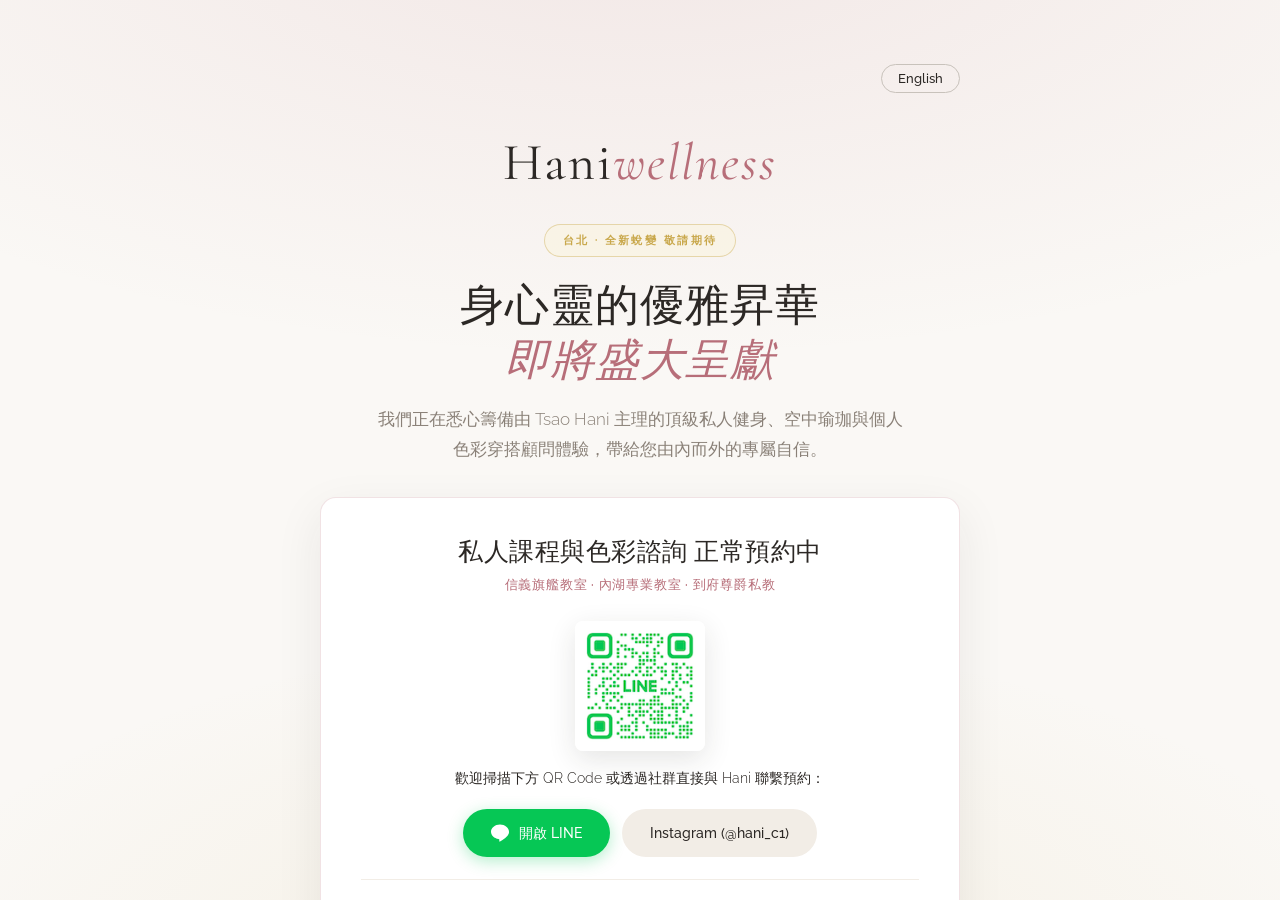
==== commit 15ad3868: "Show coming soon page on index.html" ====
--- a/zh/index.html
+++ b/zh/index.html
@@ -3,794 +3,173 @@
     <head>
         <meta charset="UTF-8" />
         <meta name="viewport" content="width=device-width, initial-scale=1.0" />
-        <title>Haniwellness — 曹暖玉個人訓練與色彩造型顧問｜台北</title>
+        <title>即將推出 — Haniwellness | 曹哈妮 Tsao Hani 台北個人教練與色彩穿搭</title>
         <meta
             name="description"
-            content="Haniwellness 由曹暖玉主理，提供頂級個人訓練（瑜伽、空中瑜伽、孕婦健身、高爾夫彼拉提斯）及專業色彩與造型顧問服務，地點在台北。打造更強壯、更自信的你。"
+            content="Haniwellness 由 Tsao Hani 主理，台北頂級私人健身教練、空中瑜珈、個人色彩穿搭顧問。全新蛻變，即將盛大呈獻。"
         />
-        <meta
-            name="keywords"
-            content="personal trainer Taipei, yoga Taipei, aerial yoga, pregnancy training, golf pilates, color consultant Taipei, personal stylist, Haniwellness, 台北健身, 個人教練, 空中瑜伽"
-        />
-        <meta name="author" content="Tsao Hani" />
-        <meta name="robots" content="index, follow" />
-        <link rel="canonical" href="https://haniwellness.com/" />
-
-        <!-- Open Graph -->
-        <meta property="og:type" content="website" />
-        <meta
-            property="og:title"
-            content="Haniwellness — 曹暖玉個人訓練與色彩造型顧問"
-        />
-        <meta
-            property="og:description"
-            content="台北頂級個人訓練與專業色彩顧問。與 Hani 一起提升你的體態、風格與健康。"
-        />
-        <meta property="og:url" content="https://haniwellness.com/" />
-        <meta
-            property="og:image"
-            content="https://haniwellness.com/images/hani-hero-personal-trainer-taipei.jpg"
-        />
-        <meta property="og:locale" content="zh_TW" />
-        <meta property="og:locale:alternate" content="en_US" />
-        <meta property="og:site_name" content="Haniwellness" />
-
-        <!-- Twitter Card -->
-        <meta name="twitter:card" content="summary_large_image" />
-        <meta
-            name="twitter:title"
-            content="Haniwellness — 曹暖玉個人訓練與造型顧問"
-        />
-        <meta
-            name="twitter:description"
-            content="台北頂級個人訓練與色彩顧問。"
-        />
-        <meta
-            name="twitter:image"
-            content="https://haniwellness.com/images/hani-hero-personal-trainer-taipei.jpg"
-        />
-
-        <!-- Alternate language -->
-        <link rel="alternate" hreflang="en" href="https://haniwellness.com/" />
-        <link
-            rel="alternate"
-            hreflang="zh-TW"
-            href="https://haniwellness.com/zh/"
-        />
-        <link
-            rel="alternate"
-            hreflang="x-default"
-            href="https://haniwellness.com/"
-        />
-
+        <meta name="robots" content="noindex, follow" />
         <link rel="stylesheet" href="../css/style.css" />
-
-        <!-- Structured Data -->
-        <script type="application/ld+json">
-            {
-                "@context": "https://schema.org",
-                "@type": "LocalBusiness",
-                "name": "Haniwellness",
-                "description": "曹暖玉在台北提供個人訓練、瑜伽、空中瑜伽、高爾夫彼拉提斯、孕婦健身及專業色彩造型服務。",
-                "url": "https://haniwellness.com",
-                "image": "https://haniwellness.com/images/hani-hero-personal-trainer-taipei.jpg",
-                "founder": {
-                    "@type": "Person",
-                    "name": "Tsao Hani",
-                    "alternateName": "曹暖玉",
-                    "jobTitle": "Certified Personal Trainer & Color Consultant",
-                    "sameAs": [
-                        "https://www.instagram.com/hani_c1/",
-                        "https://www.facebook.com/profile.php?id=100083695221580"
-                    ]
-                },
-                "address": [
-                    {
-                        "@type": "PostalAddress",
-                        "streetAddress": "松勤街9號",
-                        "addressLocality": "信義區, 台北市",
-                        "addressCountry": "TW"
-                    },
-                    {
-                        "@type": "PostalAddress",
-                        "streetAddress": "瑞光路413號A東9F",
-                        "addressLocality": "內湖區, 台北市",
-                        "addressCountry": "TW"
-                    }
-                ],
-                "contactPoint": {
-                    "@type": "ContactPoint",
-                    "email": "hani@haniwellness.com",
-                    "contactType": "customer service"
-                },
-                "sameAs": [
-                    "https://www.instagram.com/hani_c1/",
-                    "https://www.facebook.com/profile.php?id=100083695221580"
-                ],
-                "hasOfferCatalog": {
-                    "@type": "OfferCatalog",
-                    "name": "服務項目",
-                    "itemListElement": [
-                        {
-                            "@type": "Offer",
-                            "itemOffered": {
-                                "@type": "Service",
-                                "name": "個人訓練"
-                            }
-                        },
-                        {
-                            "@type": "Offer",
-                            "itemOffered": {
-                                "@type": "Service",
-                                "name": "瑜伽與空中瑜伽"
-                            }
-                        },
-                        {
-                            "@type": "Offer",
-                            "itemOffered": {
-                                "@type": "Service",
-                                "name": "高爾夫彼拉提斯"
-                            }
-                        },
-                        {
-                            "@type": "Offer",
-                            "itemOffered": {
-                                "@type": "Service",
-                                "name": "孕婦訓練"
-                            }
-                        },
-                        {
-                            "@type": "Offer",
-                            "itemOffered": {
-                                "@type": "Service",
-                                "name": "色彩與造型顧問"
-                            }
-                        },
-                        {
-                            "@type": "Offer",
-                            "itemOffered": {
-                                "@type": "Service",
-                                "name": "私人場地租借"
-                            }
-                        }
-                    ]
-                }
+        <link rel="icon" href="../images/hani_logo_orange.png" type="image/png" />
+        <script>
+            // Check for direct preview bypass parameter
+            const params = new URLSearchParams(window.location.search);
+            if (params.get('preview') === 'hani' || sessionStorage.getItem('hw_preview') === '1') {
+                sessionStorage.setItem('hw_preview', '1');
+                window.location.replace('home.html?preview=hani');
             }
         </script>
     </head>
+    <body class="hw-shield-active">
+        <main id="hw-maintenance-shield" role="main" aria-label="Coming Soon Announcement">
+            <div class="hw-shield-container">
+                <div class="hw-shield-topbar">
+                    <button type="button" class="hw-lang-toggle" id="hw-lang-toggle-btn" aria-label="切換語言">English</button>
+                </div>
 
-    <body>
-        <!-- ══ NAVIGATION ══════════════════════════ -->
-        <nav class="site-nav" role="navigation" aria-label="主要導覽">
-            <div class="nav-inner">
-                <a
-                    href="index.html"
-                    class="nav-logo-text"
-                    aria-label="Haniwellness 首頁"
-                >
+                <div class="hw-shield-brand" id="hw-brand-logo" role="button" tabindex="0" title="Haniwellness">
                     Hani<em>wellness</em>
-                </a>
-                <div class="nav-links" role="menubar">
-                    <a href="index.html" role="menuitem" class="active">首頁</a>
-                    <a href="training.html" role="menuitem">訓練</a>
-                    <a href="stylist.html" role="menuitem">造型</a>
-                    <a href="rental.html" role="menuitem">場地</a>
-                    <a href="contact.html" role="menuitem">聯絡</a>
                 </div>
-                <div class="nav-right">
-                    <a
-                        href="../index.html"
-                        class="nav-lang"
-                        aria-label="切換至英文"
-                        >EN</a
-                    >
-                    <button
-                        class="nav-hamburger"
-                        aria-label="開啟導覽選單"
-                        aria-expanded="false"
-                        aria-controls="mobile-menu"
-                    >
-                        <span></span><span></span><span></span>
-                    </button>
-                </div>
-            </div>
-        </nav>
 
-        <!-- Mobile menu -->
-        <div
-            class="nav-mobile-menu"
-            id="mobile-menu"
-            role="menu"
-            aria-label="行動版導覽"
-        >
-            <a href="index.html" role="menuitem">首頁</a>
-            <a href="training.html" role="menuitem">訓練</a>
-            <a href="stylist.html" role="menuitem">造型</a>
-            <a href="rental.html" role="menuitem">場地</a>
-            <a href="contact.html" role="menuitem">聯絡</a>
-            <a href="../index.html" role="menuitem">English</a>
-        </div>
+                <div class="hw-shield-tag" id="hw-tag">台北 · 全新蛻變 敬請期待</div>
 
-        <main id="main-content">
-            <!-- ══ HERO ════════════════════════════════ -->
-            <section class="hero" aria-label="介紹">
-                <div class="hero-media">
-                    <img
-                        src="../images/hani-hero-personal-trainer-taipei.jpg"
-                        alt="曹暖玉，台北認證個人教練與健康專家"
-                        fetchpriority="high"
-                        width="1920"
-                        height="1080"
-                    />
-                </div>
-                <div class="hero-overlay" aria-hidden="true"></div>
-                <div class="container">
-                    <div class="hero-content">
-                        <span class="eyebrow">曹暖玉 Tsao Hani — 台北</span>
-                        <h1>提升體態，<br /><em>蛻變</em>人生</h1>
-                        <p>
-                            認證個人教練與色彩造型師，致力於幫助你從內到外打造更強壯、更自信的自己。
-                        </p>
-                        <div class="hero-ctas">
-                            <a href="training.html" class="btn btn-gold"
-                                ><span>探索訓練課程</span></a
-                            >
-                            <a href="contact.html" class="btn btn-white"
-                                ><span>預約課程</span></a
-                            >
-                        </div>
-                    </div>
-                </div>
-                <div class="hero-scroll" aria-hidden="true">
-                    <span>向下</span>
-                    <div class="hero-scroll-line"></div>
-                </div>
-            </section>
+                <h1 class="hw-shield-title" id="hw-title">
+                    身心靈的優雅昇華<br /><em>即將盛大呈獻</em>
+                </h1>
+                <p class="hw-shield-desc" id="hw-desc">
+                    我們正在悉心籌備由 Tsao Hani 主理的頂級私人健身、空中瑜珈與個人色彩穿搭顧問體驗，帶給您由內而外的專屬自信。
+                </p>
 
-            <!-- ══ INTRO — 3 PILLARS ════════════════════ -->
-            <section
-                class="section bg-white"
-                aria-labelledby="services-heading"
-            >
-                <div class="container">
-                    <div class="section-head text-center reveal">
-                        <span class="eyebrow">我們提供的服務</span>
-                        <h2 id="services-heading">
-                            通往最好的自己，<br />三條路徑
-                        </h2>
-                        <div class="gold-divider"></div>
-                        <p>
-                            Haniwellness
-                            整合專業個人訓練、整體色彩顧問與獨家私人場地，在同一個精緻的理念下服務你。
-                        </p>
+                <div class="hw-shield-card">
+                    <h2 class="hw-card-title" id="hw-card-title">私人課程與色彩諮詢 正常預約中</h2>
+                    <p class="hw-card-subtitle" id="hw-card-sub">信義旗艦教室 · 內湖專業教室 · 到府尊爵私教</p>
+
+                    <div class="hw-qr-wrap">
+                        <img
+                            src="../images/line-qr-code-haniwellness.png"
+                            alt="加入 Haniwellness 官方 LINE 預約"
+                            width="130"
+                            height="130"
+                            class="hw-qr-img"
+                        />
                     </div>
 
-                    <div class="grid-3">
-                        <article class="service-card reveal reveal-delay-1">
-                            <div class="service-card-num">01</div>
-                            <h4>個人訓練</h4>
-                            <p>
-                                從瑜伽、空中瑜伽到高爾夫彼拉提斯與孕婦健身，每套課程皆針對你的獨特身體狀況與目標量身設計。
-                            </p>
-                            <a
-                                href="training.html"
-                                class="btn btn-gold mt-24"
-                                style="margin-top: 24px"
-                                ><span>了解訓練課程</span></a
-                            >
-                        </article>
-                        <article class="service-card reveal reveal-delay-2">
-                            <div class="service-card-num">02</div>
-                            <h4>色彩與造型顧問</h4>
-                            <p>
-                                運用 16 季色彩分析系統，Hani
-                                為你找出最適合的色彩搭配，涵蓋穿搭、彩妝與更多面向。
-                            </p>
-                            <a
-                                href="stylist.html"
-                                class="btn btn-rose mt-24"
-                                style="margin-top: 24px"
-                                ><span>了解造型服務</span></a
-                            >
-                        </article>
-                        <article class="service-card reveal reveal-delay-3">
-                            <div class="service-card-num">03</div>
-                            <h4>私人場地租借</h4>
-                            <p>
-                                Innopro Studio
-                                提供精緻私人空間，適合會議、訓練課程、品酒活動與虛擬高爾夫體驗。
-                            </p>
-                            <a
-                                href="rental.html"
-                                class="btn btn-dark mt-24"
-                                style="margin-top: 24px"
-                                ><span>了解場地資訊</span></a
-                            >
-                        </article>
-                    </div>
-                </div>
-            </section>
+                    <p class="hw-line-note" id="hw-line-note">
+                        歡迎掃描下方 QR Code 或透過社群直接與 Hani 聯繫預約：
+                    </p>
 
-            <!-- ══ TRAINING FEATURE ═════════════════════ -->
-            <section
-                class="section bg-ivory-dark"
-                aria-labelledby="training-heading"
-            >
-                <div class="container">
-                    <div class="feature-block">
-                        <div class="feature-image reveal">
-                            <img
-                                src="../images/hani-yoga-aerial-session-taipei.jpg"
-                                alt="Hani 在台北工作室指導空中瑜伽課程"
-                                width="600"
-                                height="750"
-                                loading="lazy"
-                            />
-                            <div
-                                class="feature-image-badge"
-                                aria-label="超過十年經驗"
-                            >
-                                10+<br />年<br />經驗
-                            </div>
-                        </div>
-                        <div class="feature-text reveal reveal-delay-2">
-                            <span class="eyebrow">個人訓練</span>
-                            <h2 id="training-heading">
-                                科學為本，<em>以人為核心</em>的教練哲學
-                            </h2>
-                            <p>
-                                Hani 擁有 ACE、ACSM、Yoga Alliance USA
-                                等多項國際認證，依據你的生物力學、體能水準與生活目標為你量身規劃每套課程。提供一對一或小團體課程，地點可在她的台北工作室或你指定的私人健身房。
-                            </p>
-                            <div class="training-tags" aria-label="訓練專項">
-                                <span class="training-tag">瑜伽</span>
-                                <span class="training-tag">空中瑜伽</span>
-                                <span class="training-tag">高爾夫彼拉提斯</span>
-                                <span class="training-tag">孕婦健身</span>
-                                <span class="training-tag">肌力與體能訓練</span>
-                                <span class="training-tag">深層組織按摩</span>
-                            </div>
-                            <a
-                                href="training.html"
-                                class="btn btn-gold"
-                                style="margin-top: 32px"
-                                ><span>查看所有課程</span></a
-                            >
-                        </div>
-                    </div>
-                </div>
-            </section>
-
-            <!-- ══ 8 PILLARS ════════════════════════════ -->
-            <section class="section bg-white" aria-labelledby="pillars-heading">
-                <div class="container">
-                    <div class="section-head text-center reveal">
-                        <span class="eyebrow">Hani 的訓練方法</span>
-                        <h2 id="pillars-heading">每一堂課，每一個細節</h2>
-                        <div class="gold-divider"></div>
-                    </div>
-                </div>
-                <div class="pillar-grid reveal">
-                    <div class="pillar-item">
-                        <div
-                            class="pillar-icon pillar-icon-gold"
-                            aria-hidden="true"
+                    <div class="hw-actions">
+                        <a
+                            href="https://line.me/R/ti/p/@"
+                            target="_blank"
+                            rel="noopener noreferrer"
+                            class="hw-btn hw-btn-line"
+                            id="hw-btn-line"
                         >
-                            <img
-                                src="images/circle_Heartrate-01.png"
-                                alt="Hani coaching rigour"
-                                width="100"
-                                height="100"
-                                loading="lazy"
-                            />
-                        </div>
-                        <h4>嚴謹</h4>
-                        <p>
-                            結構化的課程安排與定期提醒，讓你持續保持動力、穩步達成目標。
-                        </p>
-                    </div>
-                    <div class="pillar-item">
-                        <div
-                            class="pillar-icon pillar-icon-rose"
-                            aria-hidden="true"
+                            <svg width="18" height="18" viewBox="0 0 24 24" fill="currentColor" aria-hidden="true" style="margin-right:2px"><path d="M24 10.304c0-5.369-5.383-9.738-12-9.738-6.616 0-12 4.369-12 9.738 0 4.814 4.269 8.846 10.035 9.608.391.084.922.258 1.057.592.121.303.079.778.039 1.085l-.171 1.027c-.053.303-.242 1.186 1.039.646 1.281-.54 6.911-4.069 9.428-6.967 1.739-1.907 2.573-3.844 2.573-5.293z"/></svg>
+                            開啟 LINE
+                        </a>
+                        <a
+                            href="https://www.instagram.com/hani_c1/"
+                            target="_blank"
+                            rel="noopener noreferrer"
+                            class="hw-btn"
+                            style="background: var(--ivory-dark); color: var(--charcoal);"
                         >
-                            <img
-                                src="images/circle_Report-01.png"
-                                alt="Hani coaching safety"
-                                width="100"
-                                height="100"
-                                loading="lazy"
-                            />
-                        </div>
-                        <h4>安全</h4>
-                        <p>
-                            持續的姿勢與動作矯正，有效預防受傷並讓每一次訓練發揮最大效益。
-                        </p>
-                    </div>
-                    <div class="pillar-item">
-                        <div
-                            class="pillar-icon pillar-icon-gold"
-                            aria-hidden="true"
-                        >
-                            <img
-                                src="images/circle_Clock-01.png"
-                                alt="Hani coaching efficiency"
-                                width="100"
-                                height="100"
-                                loading="lazy"
-                            />
-                        </div>
-                        <h4>效率</h4>
-                        <p>
-                            更聰明的訓練方式，在更短的時間內達到更好的成果，讓健身融入你的生活。
-                        </p>
-                    </div>
-                    <div class="pillar-item">
-                        <div
-                            class="pillar-icon pillar-icon-rose"
-                            aria-hidden="true"
-                        >
-                            <img
-                                src="images/circle_Teaching-01.png"
-                                alt="Hani coaching tailored"
-                                width="100"
-                                height="100"
-                                loading="lazy"
-                            />
-                        </div>
-                        <h4>客製化</h4>
-                        <p>
-                            無論是個人課程還是團體課，每套計畫都圍繞著你的需求量身設計。
-                        </p>
-                    </div>
-                    <div class="pillar-item">
-                        <div
-                            class="pillar-icon pillar-icon-gold"
-                            aria-hidden="true"
-                        >
-                            <img
-                                src="images/circle_Ketle-01.png"
-                                alt="Hani coaching Improvement"
-                                width="100"
-                                height="100"
-                                loading="lazy"
-                            />
-                        </div>
-                        <h4>突破</h4>
-                        <p>
-                            突破瓶頸。Hani
-                            幫助你安全地超越現有的極限，持續進步。
-                        </p>
-                    </div>
-                    <div class="pillar-item">
-                        <div
-                            class="pillar-icon pillar-icon-rose"
-                            aria-hidden="true"
-                        >
-                            <img
-                                src="images/circle_Apple-01.png"
-                                alt="Hani coaching Nutrition"
-                                width="100"
-                                height="100"
-                                loading="lazy"
-                            />
-                        </div>
-                        <h4>營養</h4>
-                        <p>
-                            針對個人量身設計的飲食建議，與你的訓練計畫和生活型態完美配合。
-                        </p>
-                    </div>
-                    <div class="pillar-item">
-                        <div
-                            class="pillar-icon pillar-icon-gold"
-                            aria-hidden="true"
-                        >
-                            <img
-                                src="images/circle_Yoga-01.png"
-                                alt="Hani coaching flexibility"
-                                width="100"
-                                height="100"
-                                loading="lazy"
-                            />
-                        </div>
-                        <h4>柔韌</h4>
-                        <p>
-                            針對性的活動度與伸展訓練，恢復身體彈性並預防受傷。
-                        </p>
-                    </div>
-                    <div class="pillar-item">
-                        <div
-                            class="pillar-icon pillar-icon-rose"
-                            aria-hidden="true"
-                        >
-                            <img
-                                src="images/circle_WeightLift-01.png"
-                                alt="Hani coaching schedule"
-                                width="100"
-                                height="100"
-                                loading="lazy"
-                            />
-                        </div>
-                        <h4>追蹤</h4>
-                        <p>InBody 體組成分析提供客觀數據，讓進步一目瞭然。</p>
-                    </div>
-                </div>
-            </section>
-
-            <!-- ══ STYLIST FEATURE ══════════════════════ -->
-            <section
-                class="section bg-ivory-dark"
-                aria-labelledby="stylist-heading"
-            >
-                <div class="container">
-                    <div class="feature-block reverse">
-                        <div class="feature-text reveal">
-                            <span class="eyebrow eyebrow-rose">色彩與造型</span>
-                            <h2 id="stylist-heading">
-                                發現讓你<em>光彩奪目</em>的色彩
-                            </h2>
-                            <p>
-                                運用完整的 16 季色彩系統，Hani
-                                分析你獨特的膚色、髮色與眼色，找出最能彰顯你自然美的精準色盤。成果是一套穿搭與彩妝方式，讓你隨時看起來輕鬆自在、渾然天成。
-                            </p>
-                            <div class="steps mt-40">
-                                <div class="step">
-                                    <h4>照片分析</h4>
-                                    <p>預約前提交照片，進行膚色初步評估。</p>
-                                </div>
-                                <div class="step">
-                                    <h4>16 季分析</h4>
-                                    <p>
-                                        深入的面對面課程，找出你的主季節與子類型。
-                                    </p>
-                                </div>
-                                <div class="step">
-                                    <h4>個人專屬色盤</h4>
-                                    <p>
-                                        取得涵蓋穿搭、髮色與彩妝的客製化色彩指南。
-                                    </p>
-                                </div>
-                            </div>
-                            <a
-                                href="stylist.html"
-                                class="btn btn-rose"
-                                style="margin-top: 40px"
-                                ><span>探索色彩造型服務</span></a
-                            >
-                        </div>
-                        <div class="feature-image reveal reveal-delay-2">
-                            <img
-                                src="../images/hani-color-analysis-personal-stylist-taipei.jpg"
-                                alt="曹暖玉在台北進行個人色彩分析課程"
-                                width="600"
-                                height="750"
-                                loading="lazy"
-                            />
-                        </div>
-                    </div>
-                </div>
-            </section>
-
-            <!-- ══ PULL QUOTE ════════════════════════════ -->
-            <blockquote class="pull-quote" cite="https://haniwellness.com">
-                <p>
-                    「訓練不只是打造更強壯的身體，更是建立一個更強大、更自信的自己。」
-                </p>
-                <cite>— 曹暖玉 Tsao Hani</cite>
-            </blockquote>
-
-            <!-- ══ VENUE FEATURE ════════════════════════ -->
-            <section class="section bg-white" aria-labelledby="venue-heading">
-                <div class="container">
-                    <div class="section-head reveal">
-                        <span class="eyebrow">Innopro Studio</span>
-                        <h2 id="venue-heading">
-                            為<em>非凡體驗</em><br />而生的私人空間
-                        </h2>
-                        <div class="gold-divider-left"></div>
-                        <p>
-                            Haniwellness
-                            的獨家合作場地提供精心規劃的私人空間，適合訓練、商務會議、品酒活動及沉浸式虛擬高爾夫體驗，每個細節皆以低調、優雅為設計核心。
-                        </p>
-                    </div>
-                    <div class="grid-2 reveal reveal-delay-1">
-                        <article class="venue-card">
-                            <img
-                                src="../images/innopro-studio-yoga-training-room-taipei.jpg"
-                                alt="Innopro Studio 台北私人瑜伽與訓練工作室"
-                                width="700"
-                                height="438"
-                                loading="lazy"
-                            />
-                            <div class="venue-card-text">
-                                <h3>健身與瑜伽套房</h3>
-                                <p>擁有專屬入口的私人會員制訓練空間。</p>
-                            </div>
-                        </article>
-                        <article class="venue-card">
-                            <img
-                                src="../images/innopro-studio-virtual-golf-meeting-room-taipei.jpg"
-                                alt="Innopro Studio 台北虛擬高爾夫模擬器與商務休息室"
-                                width="700"
-                                height="438"
-                                loading="lazy"
-                            />
-                            <div class="venue-card-text">
-                                <h3>虛擬高爾夫與商務休息室</h3>
-                                <p>
-                                    頂級高爾夫模擬器，搭配優雅的會議室與品酒吧。
-                                </p>
-                            </div>
-                        </article>
-                    </div>
-                    <div class="text-center mt-40 reveal">
-                        <a href="rental.html" class="btn btn-dark"
-                            ><span>查看場地資訊</span></a
-                        >
-                    </div>
-                </div>
-            </section>
-
-            <!-- ══ ABOUT ═════════════════════════════════ -->
-            <section
-                class="section bg-ivory-dark"
-                aria-labelledby="about-heading"
-            >
-                <div class="container">
-                    <div class="feature-block">
-                        <div class="feature-image reveal">
-                            <img
-                                src="../images/tsao-hani-certified-trainer-portrait-taipei.png"
-                                alt="曹暖玉，台北認證個人教練與健康專業人士"
-                                width="600"
-                                height="750"
-                                loading="lazy"
-                            />
-                        </div>
-                        <div class="feature-text reveal reveal-delay-2">
-                            <span class="eyebrow">關於 Hani</span>
-                            <h2 id="about-heading">
-                                專業認證，<em>真誠</em>熱情
-                            </h2>
-                            <p>
-                                曹暖玉持有來自健身、瑜伽、彼拉提斯與運動科學等領域多項國際認可的專業認證。超過十年深耕個人化教練培訓，她以嚴謹的專業知識結合深厚的同理心與激勵能量，幫助無數人改變生命。
-                            </p>
-                            <div class="credential-row" aria-label="專業認證">
-                                <span class="credential-tag"
-                                    >RYS 200 Yoga Alliance USA</span
-                                >
-                                <span class="credential-tag">ACE-CPT</span>
-                                <span class="credential-tag">ACSM-CEP</span>
-                                <span class="credential-tag">空中瑜伽</span>
-                                <span class="credential-tag">孕前彼拉提斯</span>
-                                <span class="credential-tag">TRX STC</span>
-                                <span class="credential-tag"
-                                    >RTS 阻力訓練專家</span
-                                >
-                                <span class="credential-tag">ArcBarrel</span>
-                            </div>
-                            <a
-                                href="contact.html"
-                                class="btn btn-gold"
-                                style="margin-top: 32px"
-                                ><span>與 Hani 預約</span></a
-                            >
-                        </div>
-                    </div>
-                </div>
-            </section>
-
-            <!-- ══ CTA BAND ══════════════════════════════ -->
-            <section class="cta-band" aria-labelledby="cta-heading">
-                <span class="eyebrow">準備好開始了嗎？</span>
-                <h2 id="cta-heading">你的蛻變，<br />從今天開始</h2>
-                <p>
-                    無論你是健身新手、正在復健、準備迎接新生命，還是想精進你的揮桿技巧——Hani
-                    都有適合你的課程。
-                </p>
-                <div class="cta-band-btns">
-                    <a href="contact.html" class="btn btn-gold"
-                        ><span>預約課程</span></a
-                    >
-                    <a href="training.html" class="btn btn-white"
-                        ><span>查看訓練課程</span></a
-                    >
-                </div>
-            </section>
-        </main>
-
-        <!-- ══ FOOTER ═══════════════════════════════ -->
-        <footer class="site-footer" role="contentinfo">
-            <div class="container">
-                <div class="footer-grid">
-                    <!-- Brand -->
-                    <div class="footer-col">
-                        <div class="footer-brand-name">
-                            Hani<em>wellness</em>
-                        </div>
-                        <p class="footer-tagline">
-                            在台北透過專業個人訓練與色彩顧問，提升你的體態、風格與整體健康。
-                        </p>
-                        <div class="footer-social">
-                            <a
-                                href="https://www.instagram.com/hani_c1/"
-                                target="_blank"
-                                rel="noopener noreferrer"
-                                aria-label="Instagram"
-                                >IG</a
-                            >
-                            <a
-                                href="https://www.facebook.com/profile.php?id=100083695221580"
-                                target="_blank"
-                                rel="noopener noreferrer"
-                                aria-label="Facebook"
-                                >FB</a
-                            >
-                            <a
-                                href="mailto:hani@haniwellness.com"
-                                aria-label="電子郵件"
-                                >✉</a
-                            >
-                        </div>
+                            Instagram (@hani_c1)
+                        </a>
                     </div>
 
-                    <!-- Services -->
-                    <nav class="footer-col" aria-label="服務項目連結">
-                        <div class="footer-col-title">服務項目</div>
-                        <ul>
-                            <li><a href="training.html">個人訓練</a></li>
-                            <li>
-                                <a href="training.html#yoga">瑜伽與空中瑜伽</a>
-                            </li>
-                            <li>
-                                <a href="training.html#golf">高爾夫彼拉提斯</a>
-                            </li>
-                            <li>
-                                <a href="training.html#pregnancy">孕婦訓練</a>
-                            </li>
-                            <li><a href="stylist.html">色彩與造型</a></li>
-                            <li><a href="rental.html">場地租借</a></li>
-                        </ul>
-                    </nav>
-
-                    <!-- Quick Links -->
-                    <nav class="footer-col" aria-label="快速連結">
-                        <div class="footer-col-title">快速連結</div>
-                        <ul>
-                            <li><a href="index.html">首頁</a></li>
-                            <li><a href="contact.html">聯絡我們</a></li>
-                            <li><a href="index.html">English</a></li>
-                        </ul>
-                    </nav>
-
-                    <!-- Contact -->
-                    <div class="footer-col">
-                        <div class="footer-col-title">找到我們</div>
-                        <address
-                            class="footer-address"
-                            style="font-style: normal"
-                        >
-                            <strong>信義工作室</strong>
-                            台北市信義區松勤街9號
-                            <strong>內湖工作室</strong>
-                            台北市內湖區瑞光路413號 A東9F
-                            <strong>電子郵件</strong>
-                            <a
-                                href="mailto:hani@haniwellness.com"
-                                style="color: inherit; transition: color 0.35s"
-                                >hani@haniwellness.com</a
-                            >
-                        </address>
+                    <div class="hw-social-row">
+                        <span id="hw-services" style="font-size:12px;opacity:0.8">私人教練 · 空中瑜珈 · 孕婦體適能 · 個人色彩分析 · 私人場地租借</span>
+                        <span class="hw-dot">&middot;</span>
+                        <a
+                            href="https://www.facebook.com/profile.php?id=100083695221580"
+                            target="_blank"
+                            rel="noopener noreferrer"
+                            class="hw-social-link"
+                            id="hw-fb"
+                        >Facebook 專頁</a>
                     </div>
                 </div>
 
-                <div class="footer-bottom">
-                    <span>© 2025 Haniwellness. 版權所有。</span>
-                    <span>用心設計於台北 🇹🇼</span>
+                <div class="hw-shield-footer" id="hw-footer">
+                    &copy; 2026 Haniwellness &middot; 曹哈妮 Tsao Hani. 版權所有
                 </div>
             </div>
-        </footer>
+        </main>
 
-        <script src="../js/main.js" defer></script>
+        <script>
+            (function () {
+                const strings = {
+                    en: {
+                        tag: 'EST. TAIPEI · COMING SOON',
+                        title: 'Something Transformative<br><em>is Coming Soon</em>',
+                        desc: 'We are curating an elevated sanctuary dedicated to private personal training, aerial yoga, and professional color styling by Tsao Hani in Taipei.',
+                        cardTitle: 'Private Consultations & Bookings Open',
+                        cardSub: 'Xinyi Studio · Neihu Studio · Private Gym Sessions',
+                        lineNote: 'Scan or connect with Tsao Hani directly on LINE for bookings and consultations:',
+                        btnLine: 'Open LINE App',
+                        services: 'Personal Training · Aerial Yoga · Color Analysis · Venue Rental',
+                        btnLang: '切換至中文',
+                        fb: 'Facebook',
+                        footer: '&copy; 2026 Haniwellness &middot; Tsao Hani. All rights reserved.'
+                    },
+                    zh: {
+                        tag: '台北 · 全新蛻變 敬請期待',
+                        title: '身心靈的優雅昇華<br><em>即將盛大呈獻</em>',
+                        desc: '我們正在悉心籌備由 Tsao Hani 主理的頂級私人健身、空中瑜珈與個人色彩穿搭顧問體驗，帶給您由內而外的專屬自信。',
+                        cardTitle: '私人課程與色彩諮詢 正常預約中',
+                        cardSub: '信義旗艦教室 · 內湖專業教室 · 到府尊爵私教',
+                        lineNote: '歡迎掃描下方 QR Code 或透過社群直接與 Hani 聯繫預約：',
+                        btnLine: '開啟 LINE',
+                        services: '私人教練 · 空中瑜珈 · 孕婦體適能 · 個人色彩分析 · 私人場地租借',
+                        btnLang: 'English',
+                        fb: 'Facebook 專頁',
+                        footer: '&copy; 2026 Haniwellness &middot; 曹哈妮 Tsao Hani. 版權所有'
+                    }
+                };
+
+                let lang = 'zh';
+                const toggleBtn = document.getElementById('hw-lang-toggle-btn');
+                toggleBtn.addEventListener('click', function () {
+                    lang = lang === 'zh' ? 'en' : 'zh';
+                    const s = strings[lang];
+                    document.getElementById('hw-tag').textContent = s.tag;
+                    document.getElementById('hw-title').innerHTML = s.title;
+                    document.getElementById('hw-desc').textContent = s.desc;
+                    document.getElementById('hw-card-title').textContent = s.cardTitle;
+                    document.getElementById('hw-card-sub').textContent = s.cardSub;
+                    document.getElementById('hw-line-note').textContent = s.lineNote;
+                    document.getElementById('hw-services').textContent = s.services;
+                    document.getElementById('hw-fb').textContent = s.fb;
+                    document.getElementById('hw-footer').innerHTML = s.footer;
+                    toggleBtn.textContent = s.btnLang;
+                    document.documentElement.lang = lang === 'zh' ? 'zh-TW' : 'en';
+                });
+
+                // Secret 3x click on logo to open preview
+                let clicks = 0;
+                let timer = null;
+                const logo = document.getElementById('hw-brand-logo');
+                if (logo) {
+                    logo.addEventListener('click', function () {
+                        clicks++;
+                        clearTimeout(timer);
+                        timer = setTimeout(function () { clicks = 0; }, 600);
+                        if (clicks >= 3) {
+                            clicks = 0;
+                            const pass = prompt('Enter preview passphrase:');
+                            if (pass && pass.trim().toLowerCase() === 'hani') {
+                                sessionStorage.setItem('hw_preview', '1');
+                                window.location.href = 'home.html?preview=hani';
+                            } else if (pass !== null) {
+                                alert('Incorrect passphrase');
+                            }
+                        }
+                    });
+                }
+            })();
+        </script>
     </body>
 </html>
--- a/css/style.css
+++ b/css/style.css
@@ -314,9 +314,6 @@
 .site-nav:not(.scrolled) .nav-links a.active {
     color: var(--yellow-gold-light);
 }
-.site-nav.scrolled .nav-links {
-    display: flex;
-}
 .nav-lang {
     font-size: 0.68rem;
     font-weight: 500;
@@ -383,6 +380,8 @@
     padding: 20px clamp(20px, 5vw, 60px);
     z-index: 99;
     flex-direction: column;
+    max-height: calc(100svh - var(--nav-h)); /* Add this */
+    overflow-y: auto;
 }
 .nav-mobile-menu.open {
     display: flex;
@@ -401,6 +400,15 @@
     color: var(--yellow-gold);
 }
 
+@media (max-width: 767px) {
+    .nav-links {
+        display: none !important;
+    }
+    .nav-hamburger {
+        display: flex !important;
+    }
+}
+
 @media (min-width: 768px) {
     .nav-hamburger {
         display: none;
@@ -410,6 +418,16 @@
     }
 }
 
+@media (max-width: 767px) {
+    .site-nav .nav-links,
+    .site-nav.scrolled .nav-links {
+        display: none !important;
+    }
+    .site-nav .nav-hamburger,
+    .site-nav.scrolled .nav-hamburger {
+        display: flex !important;
+    }
+}
 /* ── Hero ─────────────────────────────────── */
 .hero {
     position: relative;
@@ -1203,3 +1221,318 @@
 .bg-charcoal {
     background: var(--charcoal);
 }
+
+/* ============================================
+   HANIWELLNESS — Coming Soon / Maintenance Shield
+   ============================================ */
+body.hw-shield-active {
+    overflow: hidden !important;
+    height: 100vh !important;
+}
+
+#hw-maintenance-shield {
+    position: fixed;
+    inset: 0;
+    z-index: 999999;
+    background:
+        radial-gradient(ellipse 80% 50% at 50% -10%, rgba(183, 110, 121, 0.12), transparent),
+        radial-gradient(ellipse 60% 40% at 50% 110%, rgba(201, 168, 76, 0.1), transparent),
+        var(--ivory);
+    overflow-y: auto;
+    overflow-x: hidden;
+    display: flex;
+    flex-direction: column;
+    align-items: center;
+    justify-content: flex-start;
+    min-height: 100vh;
+    min-height: 100dvh;
+    padding: clamp(32px, 6vw, 64px) clamp(16px, 4vw, 32px);
+    box-sizing: border-box;
+    color: var(--charcoal);
+    font-family: var(--font-body);
+    -webkit-font-smoothing: antialiased;
+}
+
+.hw-shield-container {
+    max-width: 640px;
+    width: 100%;
+    margin: auto;
+    display: flex;
+    flex-direction: column;
+    align-items: center;
+    text-align: center;
+}
+
+.hw-shield-topbar {
+    width: 100%;
+    display: flex;
+    justify-content: flex-end;
+    margin-bottom: 24px;
+}
+
+.hw-lang-toggle {
+    background: transparent;
+    border: 1px solid var(--warm-gray-light);
+    color: var(--charcoal);
+    padding: 6px 16px;
+    border-radius: 999px;
+    font-family: var(--font-body);
+    font-size: 13px;
+    font-weight: 500;
+    cursor: pointer;
+    transition: var(--transition);
+}
+
+.hw-lang-toggle:hover {
+    border-color: var(--rose-gold);
+    color: var(--rose-gold);
+    background: rgba(183, 110, 121, 0.05);
+}
+
+.hw-shield-brand {
+    font-family: var(--font-display);
+    font-size: clamp(36px, 7vw, 52px);
+    font-weight: 400;
+    letter-spacing: 0.04em;
+    color: var(--charcoal);
+    cursor: pointer;
+    user-select: none;
+    margin-bottom: 16px;
+    transition: transform 0.2s ease;
+}
+
+.hw-shield-brand em {
+    font-style: italic;
+    color: var(--rose-gold);
+}
+
+.hw-shield-brand:hover {
+    transform: scale(1.02);
+}
+
+.hw-shield-tag {
+    display: inline-block;
+    font-family: var(--font-body);
+    font-size: 11px;
+    font-weight: 600;
+    text-transform: uppercase;
+    letter-spacing: 0.22em;
+    color: var(--yellow-gold);
+    padding: 6px 18px;
+    border: 1px solid rgba(201, 168, 76, 0.4);
+    border-radius: 999px;
+    background: rgba(251, 244, 224, 0.6);
+    margin-bottom: 22px;
+}
+
+.hw-shield-title {
+    font-family: var(--font-display);
+    font-size: clamp(28px, 5.5vw, 44px);
+    font-weight: 300;
+    line-height: 1.25;
+    color: var(--charcoal);
+    margin-bottom: 16px;
+}
+
+.hw-shield-title em {
+    font-style: italic;
+    color: var(--rose-gold);
+}
+
+.hw-shield-desc {
+    font-family: var(--font-body);
+    font-size: clamp(15px, 2.2vw, 17px);
+    color: var(--warm-gray);
+    line-height: 1.75;
+    margin-bottom: 32px;
+    max-width: 540px;
+}
+
+.hw-shield-card {
+    background: var(--white);
+    border: 1px solid rgba(183, 110, 121, 0.2);
+    box-shadow: 0 16px 48px rgba(44, 40, 37, 0.08);
+    border-radius: 16px;
+    padding: clamp(24px, 5vw, 40px);
+    width: 100%;
+    box-sizing: border-box;
+    margin-bottom: 28px;
+}
+
+.hw-card-title {
+    font-family: var(--font-display);
+    font-size: clamp(20px, 3.5vw, 25px);
+    font-weight: 500;
+    color: var(--charcoal);
+    margin-bottom: 6px;
+}
+
+.hw-card-subtitle {
+    font-size: 13px;
+    color: var(--rose-gold);
+    font-weight: 500;
+    letter-spacing: 0.06em;
+    margin-bottom: 24px;
+    text-transform: uppercase;
+}
+
+.hw-qr-wrap {
+    display: flex;
+    justify-content: center;
+    margin-bottom: 16px;
+}
+
+.hw-qr-img {
+    border: 6px solid var(--white);
+    box-shadow: 0 8px 28px rgba(44, 40, 37, 0.12);
+    border-radius: 8px;
+    width: 130px;
+    height: 130px;
+    display: block;
+}
+
+.hw-line-note {
+    font-size: 14px;
+    color: var(--charcoal);
+    line-height: 1.6;
+    margin-bottom: 20px;
+}
+
+.hw-actions {
+    display: flex;
+    justify-content: center;
+    gap: 12px;
+    margin-bottom: 22px;
+    flex-wrap: wrap;
+}
+
+.hw-btn {
+    display: inline-flex;
+    align-items: center;
+    justify-content: center;
+    gap: 8px;
+    padding: 12px 28px;
+    border-radius: 999px;
+    font-family: var(--font-body);
+    font-size: 14px;
+    font-weight: 500;
+    text-decoration: none;
+    cursor: pointer;
+    transition: var(--transition);
+}
+
+.hw-btn-line {
+    background: #06c755;
+    color: #ffffff;
+    border: none;
+    box-shadow: 0 4px 16px rgba(6, 199, 85, 0.3);
+}
+
+.hw-btn-line:hover {
+    background: #05b34c;
+    color: #ffffff;
+    transform: translateY(-2px);
+    box-shadow: 0 6px 20px rgba(6, 199, 85, 0.4);
+}
+
+.hw-social-row {
+    font-size: 13.5px;
+    color: var(--warm-gray);
+    display: flex;
+    align-items: center;
+    justify-content: center;
+    gap: 8px;
+    flex-wrap: wrap;
+    border-top: 1px solid var(--ivory-dark);
+    padding-top: 18px;
+}
+
+.hw-social-link {
+    color: var(--charcoal);
+    font-weight: 500;
+    text-decoration: none;
+    transition: var(--transition);
+}
+
+.hw-social-link:hover {
+    color: var(--rose-gold);
+    text-decoration: underline;
+}
+
+.hw-dot {
+    color: var(--warm-gray-light);
+}
+
+.hw-shield-footer {
+    font-size: 12.5px;
+    color: var(--warm-gray);
+    letter-spacing: 0.04em;
+}
+
+/* ── Floating Preview Badge ──────────────────── */
+#hw-preview-badge {
+    position: fixed;
+    bottom: 20px;
+    right: 20px;
+    z-index: 999998;
+    background: rgba(44, 40, 37, 0.94);
+    color: var(--ivory);
+    padding: 8px 16px;
+    border-radius: 999px;
+    box-shadow: 0 10px 30px rgba(0, 0, 0, 0.25);
+    display: flex;
+    align-items: center;
+    gap: 12px;
+    font-family: var(--font-body);
+    font-size: 13px;
+    border: 1px solid var(--yellow-gold);
+    backdrop-filter: blur(8px);
+    -webkit-backdrop-filter: blur(8px);
+}
+
+.hw-preview-status {
+    display: flex;
+    align-items: center;
+    gap: 8px;
+    color: #ffffff;
+    font-weight: 500;
+}
+
+.hw-status-dot {
+    width: 8px;
+    height: 8px;
+    border-radius: 50%;
+    background: #10b981;
+    box-shadow: 0 0 10px #10b981;
+    animation: hw-pulse 2s infinite ease-in-out;
+}
+
+@keyframes hw-pulse {
+    0%, 100% {
+        opacity: 1;
+        transform: scale(1);
+    }
+    50% {
+        opacity: 0.5;
+        transform: scale(0.85);
+    }
+}
+
+#hw-exit-preview {
+    background: rgba(255, 255, 255, 0.15);
+    border: 1px solid rgba(255, 255, 255, 0.25);
+    color: #ffffff;
+    padding: 4px 12px;
+    border-radius: 999px;
+    font-size: 12px;
+    cursor: pointer;
+    font-family: var(--font-body);
+    transition: var(--transition);
+}
+
+#hw-exit-preview:hover {
+    background: #e11d48;
+    border-color: #e11d48;
+    color: #ffffff;
+}
+
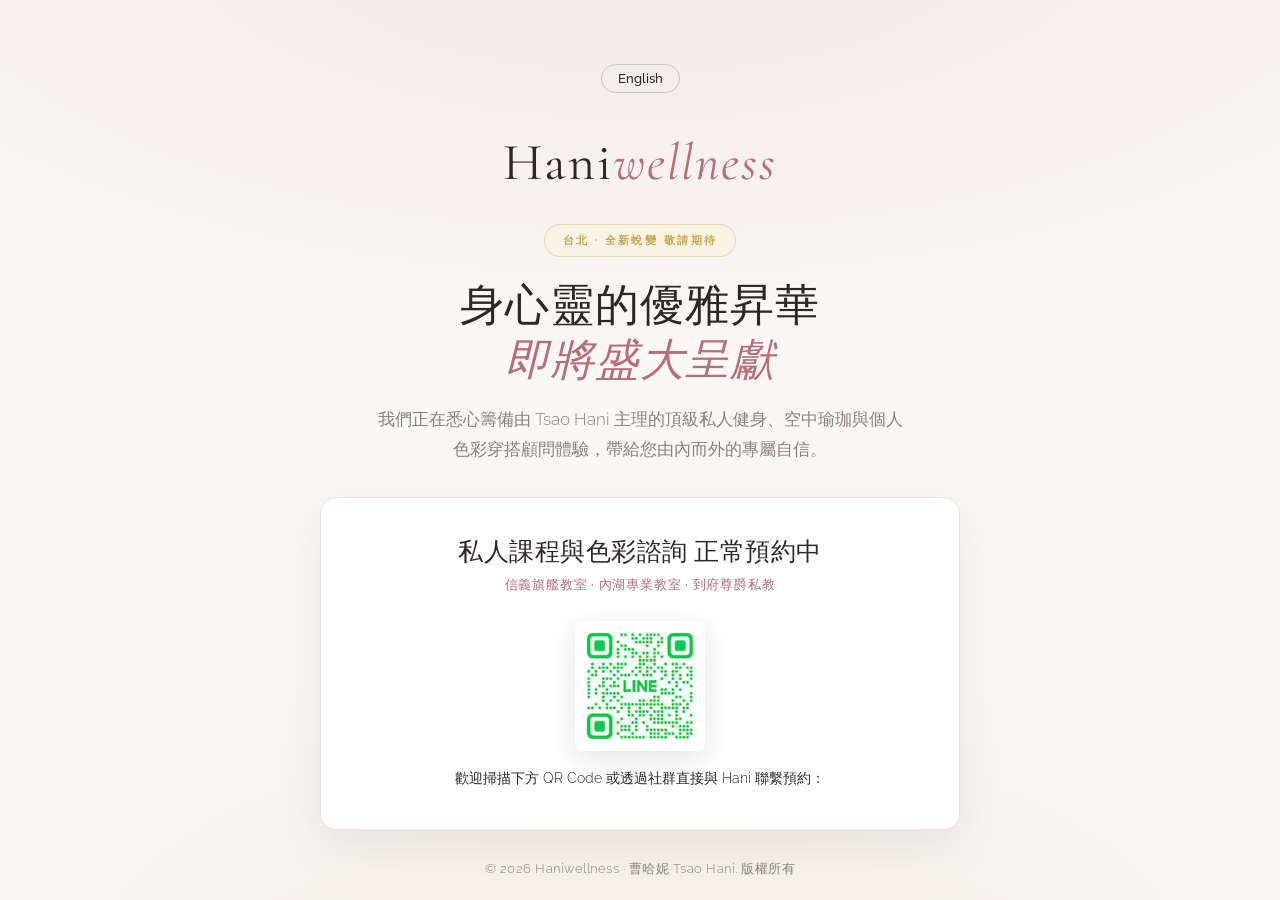
==== commit 2f04d248: "Center UI horizontally and remove action buttons & services row" ====
--- a/zh/index.html
+++ b/zh/index.html
@@ -57,40 +57,6 @@
                     <p class="hw-line-note" id="hw-line-note">
                         歡迎掃描下方 QR Code 或透過社群直接與 Hani 聯繫預約：
                     </p>
-
-                    <div class="hw-actions">
-                        <a
-                            href="https://line.me/R/ti/p/@"
-                            target="_blank"
-                            rel="noopener noreferrer"
-                            class="hw-btn hw-btn-line"
-                            id="hw-btn-line"
-                        >
-                            <svg width="18" height="18" viewBox="0 0 24 24" fill="currentColor" aria-hidden="true" style="margin-right:2px"><path d="M24 10.304c0-5.369-5.383-9.738-12-9.738-6.616 0-12 4.369-12 9.738 0 4.814 4.269 8.846 10.035 9.608.391.084.922.258 1.057.592.121.303.079.778.039 1.085l-.171 1.027c-.053.303-.242 1.186 1.039.646 1.281-.54 6.911-4.069 9.428-6.967 1.739-1.907 2.573-3.844 2.573-5.293z"/></svg>
-                            開啟 LINE
-                        </a>
-                        <a
-                            href="https://www.instagram.com/hani_c1/"
-                            target="_blank"
-                            rel="noopener noreferrer"
-                            class="hw-btn"
-                            style="background: var(--ivory-dark); color: var(--charcoal);"
-                        >
-                            Instagram (@hani_c1)
-                        </a>
-                    </div>
-
-                    <div class="hw-social-row">
-                        <span id="hw-services" style="font-size:12px;opacity:0.8">私人教練 · 空中瑜珈 · 孕婦體適能 · 個人色彩分析 · 私人場地租借</span>
-                        <span class="hw-dot">&middot;</span>
-                        <a
-                            href="https://www.facebook.com/profile.php?id=100083695221580"
-                            target="_blank"
-                            rel="noopener noreferrer"
-                            class="hw-social-link"
-                            id="hw-fb"
-                        >Facebook 專頁</a>
-                    </div>
                 </div>
 
                 <div class="hw-shield-footer" id="hw-footer">
@@ -109,10 +75,7 @@
                         cardTitle: 'Private Consultations & Bookings Open',
                         cardSub: 'Xinyi Studio · Neihu Studio · Private Gym Sessions',
                         lineNote: 'Scan or connect with Tsao Hani directly on LINE for bookings and consultations:',
-                        btnLine: 'Open LINE App',
-                        services: 'Personal Training · Aerial Yoga · Color Analysis · Venue Rental',
                         btnLang: '切換至中文',
-                        fb: 'Facebook',
                         footer: '&copy; 2026 Haniwellness &middot; Tsao Hani. All rights reserved.'
                     },
                     zh: {
@@ -122,10 +85,7 @@
                         cardTitle: '私人課程與色彩諮詢 正常預約中',
                         cardSub: '信義旗艦教室 · 內湖專業教室 · 到府尊爵私教',
                         lineNote: '歡迎掃描下方 QR Code 或透過社群直接與 Hani 聯繫預約：',
-                        btnLine: '開啟 LINE',
-                        services: '私人教練 · 空中瑜珈 · 孕婦體適能 · 個人色彩分析 · 私人場地租借',
                         btnLang: 'English',
-                        fb: 'Facebook 專頁',
                         footer: '&copy; 2026 Haniwellness &middot; 曹哈妮 Tsao Hani. 版權所有'
                     }
                 };
@@ -141,8 +101,6 @@
                     document.getElementById('hw-card-title').textContent = s.cardTitle;
                     document.getElementById('hw-card-sub').textContent = s.cardSub;
                     document.getElementById('hw-line-note').textContent = s.lineNote;
-                    document.getElementById('hw-services').textContent = s.services;
-                    document.getElementById('hw-fb').textContent = s.fb;
                     document.getElementById('hw-footer').innerHTML = s.footer;
                     toggleBtn.textContent = s.btnLang;
                     document.documentElement.lang = lang === 'zh' ? 'zh-TW' : 'en';
--- a/css/style.css
+++ b/css/style.css
@@ -1266,7 +1266,7 @@
 .hw-shield-topbar {
     width: 100%;
     display: flex;
-    justify-content: flex-end;
+    justify-content: center;
     margin-bottom: 24px;
 }
 
@@ -1395,7 +1395,7 @@
     font-size: 14px;
     color: var(--charcoal);
     line-height: 1.6;
-    margin-bottom: 20px;
+    margin-bottom: 0;
 }
 
 .hw-actions {
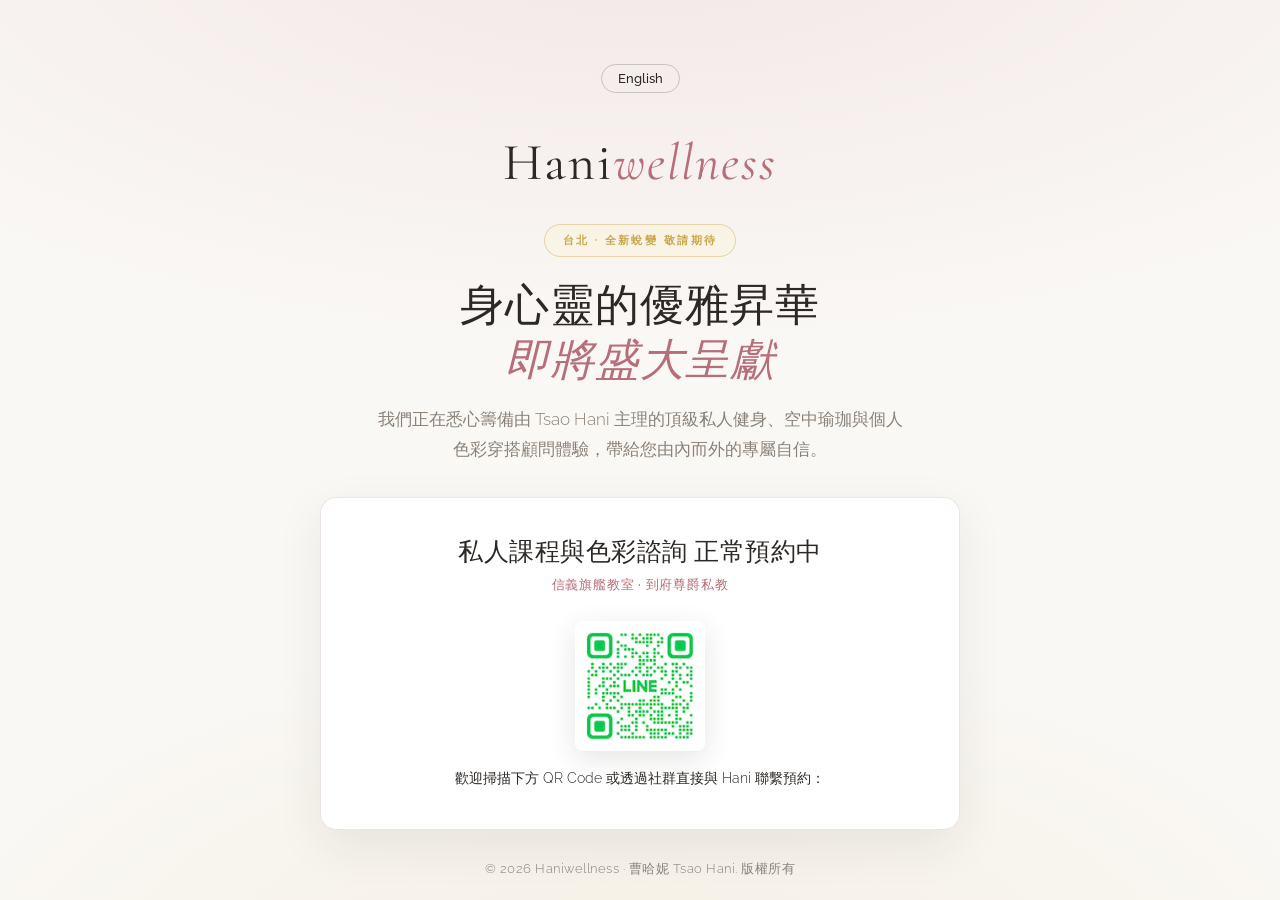
==== commit 3596c8ca: "remove neihu chinese" ====
--- a/zh/index.html
+++ b/zh/index.html
@@ -42,7 +42,7 @@
 
                 <div class="hw-shield-card">
                     <h2 class="hw-card-title" id="hw-card-title">私人課程與色彩諮詢 正常預約中</h2>
-                    <p class="hw-card-subtitle" id="hw-card-sub">信義旗艦教室 · 內湖專業教室 · 到府尊爵私教</p>
+                    <p class="hw-card-subtitle" id="hw-card-sub">信義旗艦教室 · 到府尊爵私教</p>
 
                     <div class="hw-qr-wrap">
                         <img
@@ -73,7 +73,7 @@
                         title: 'Something Transformative<br><em>is Coming Soon</em>',
                         desc: 'We are curating an elevated sanctuary dedicated to private personal training, aerial yoga, and professional color styling by Tsao Hani in Taipei.',
                         cardTitle: 'Private Consultations & Bookings Open',
-                        cardSub: 'Xinyi Studio · Neihu Studio · Private Gym Sessions',
+                        cardSub: 'Xinyi Studio · Private Gym Sessions',
                         lineNote: 'Scan or connect with Tsao Hani directly on LINE for bookings and consultations:',
                         btnLang: '切換至中文',
                         footer: '&copy; 2026 Haniwellness &middot; Tsao Hani. All rights reserved.'
@@ -83,7 +83,7 @@
                         title: '身心靈的優雅昇華<br><em>即將盛大呈獻</em>',
                         desc: '我們正在悉心籌備由 Tsao Hani 主理的頂級私人健身、空中瑜珈與個人色彩穿搭顧問體驗，帶給您由內而外的專屬自信。',
                         cardTitle: '私人課程與色彩諮詢 正常預約中',
-                        cardSub: '信義旗艦教室 · 內湖專業教室 · 到府尊爵私教',
+                        cardSub: '信義旗艦教室 · 到府尊爵私教',
                         lineNote: '歡迎掃描下方 QR Code 或透過社群直接與 Hani 聯繫預約：',
                         btnLang: 'English',
                         footer: '&copy; 2026 Haniwellness &middot; 曹哈妮 Tsao Hani. 版權所有'
